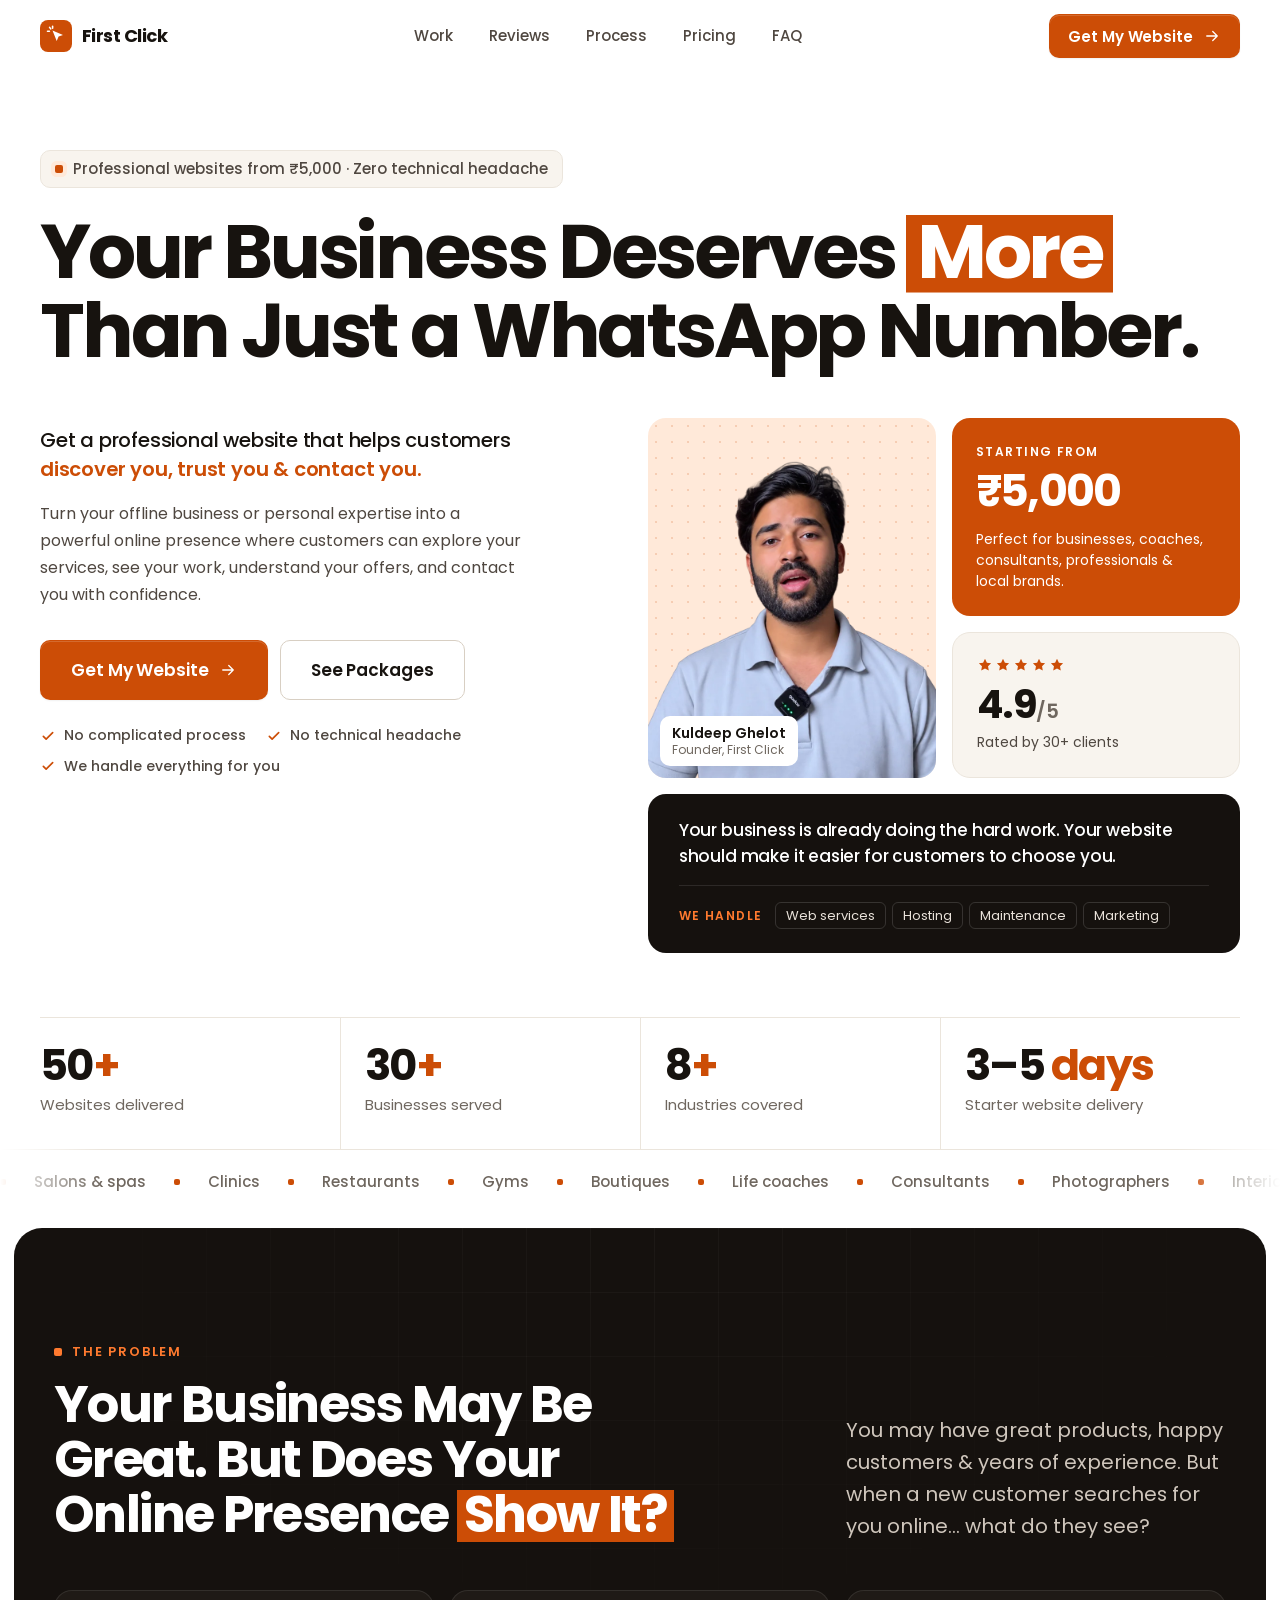
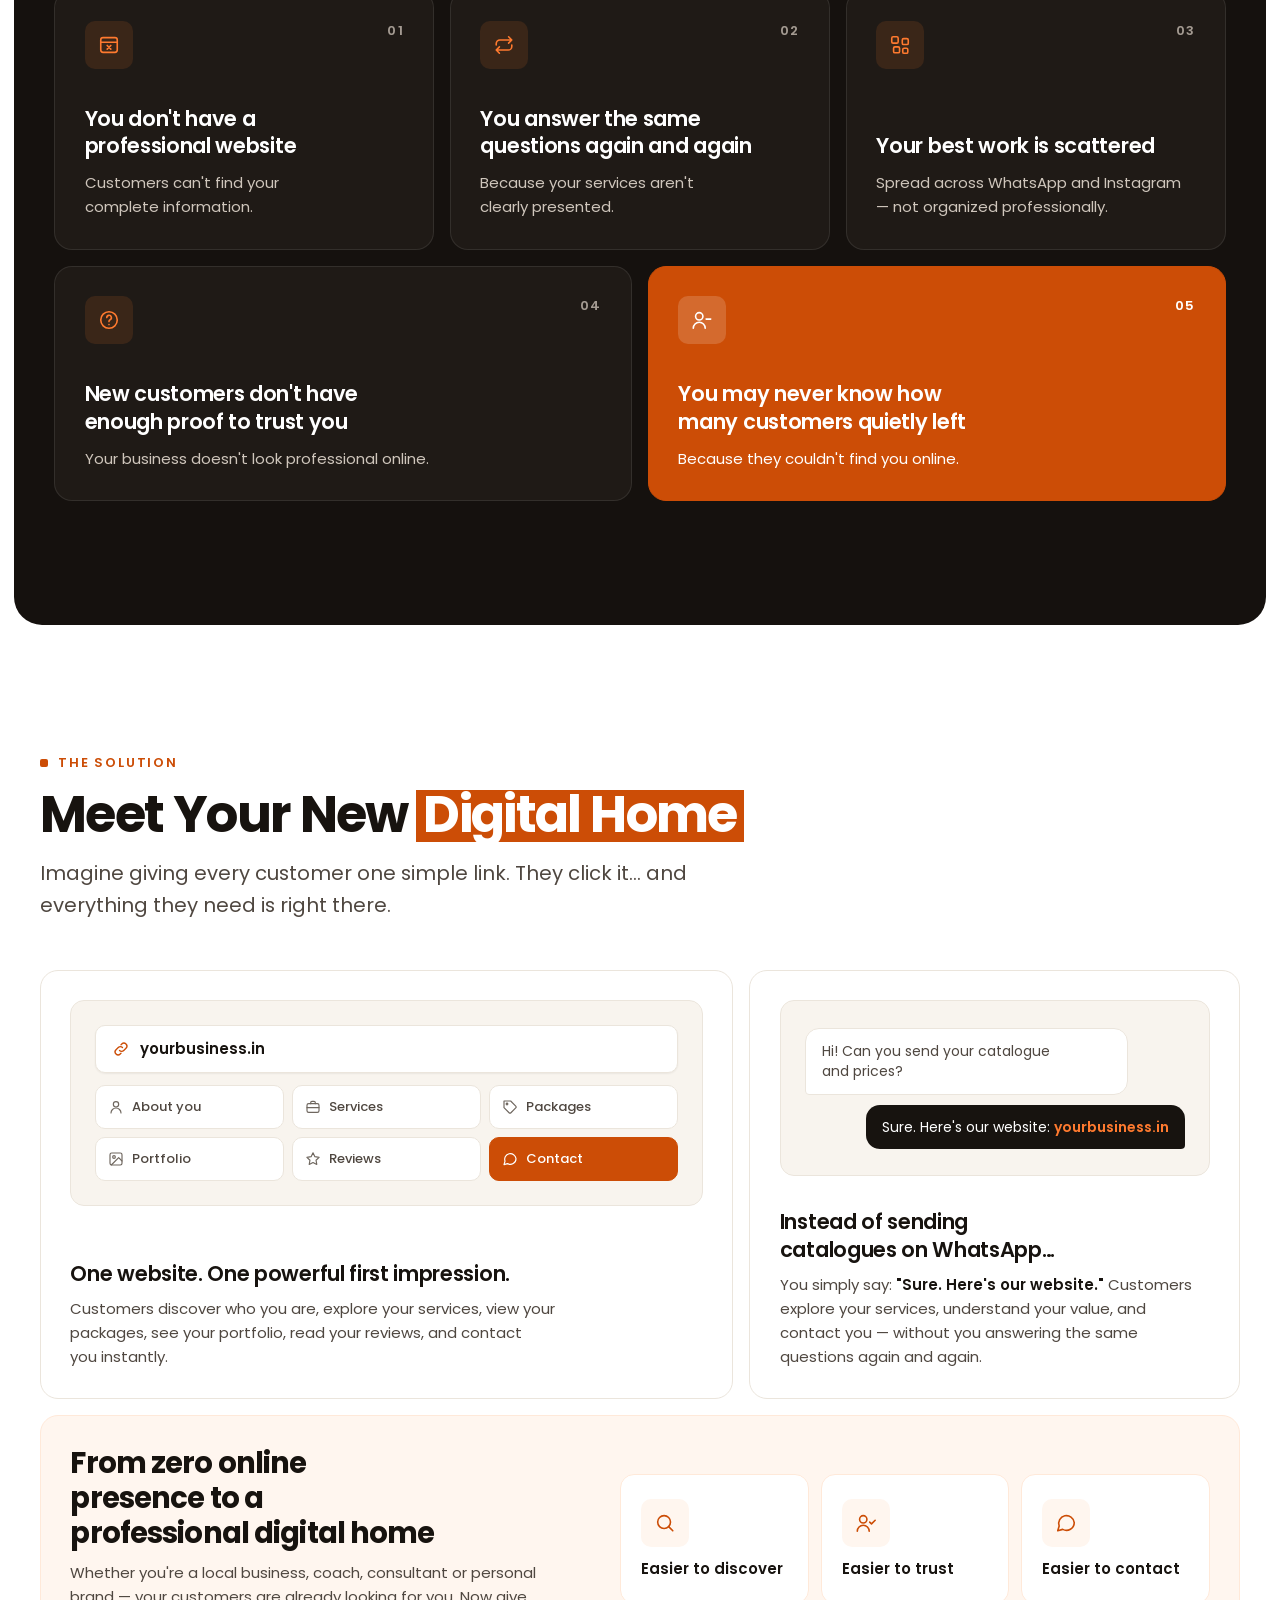
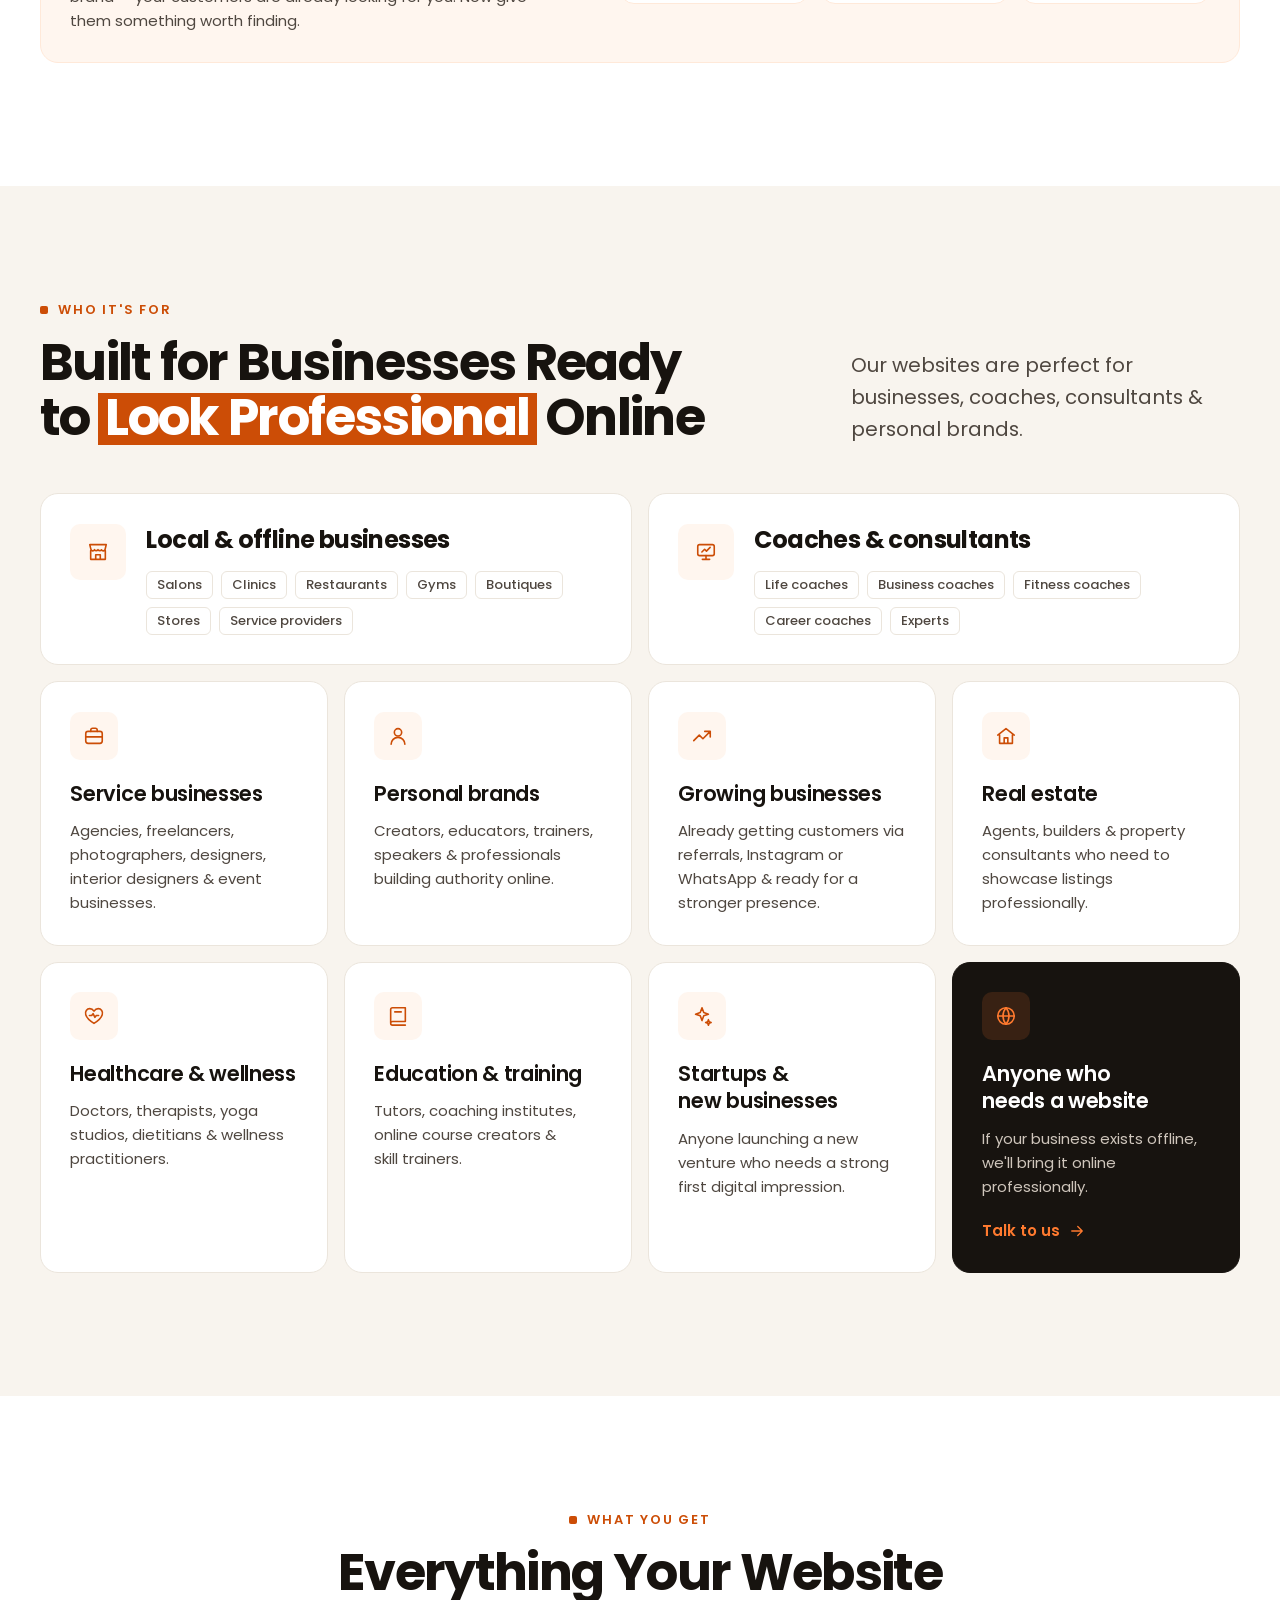
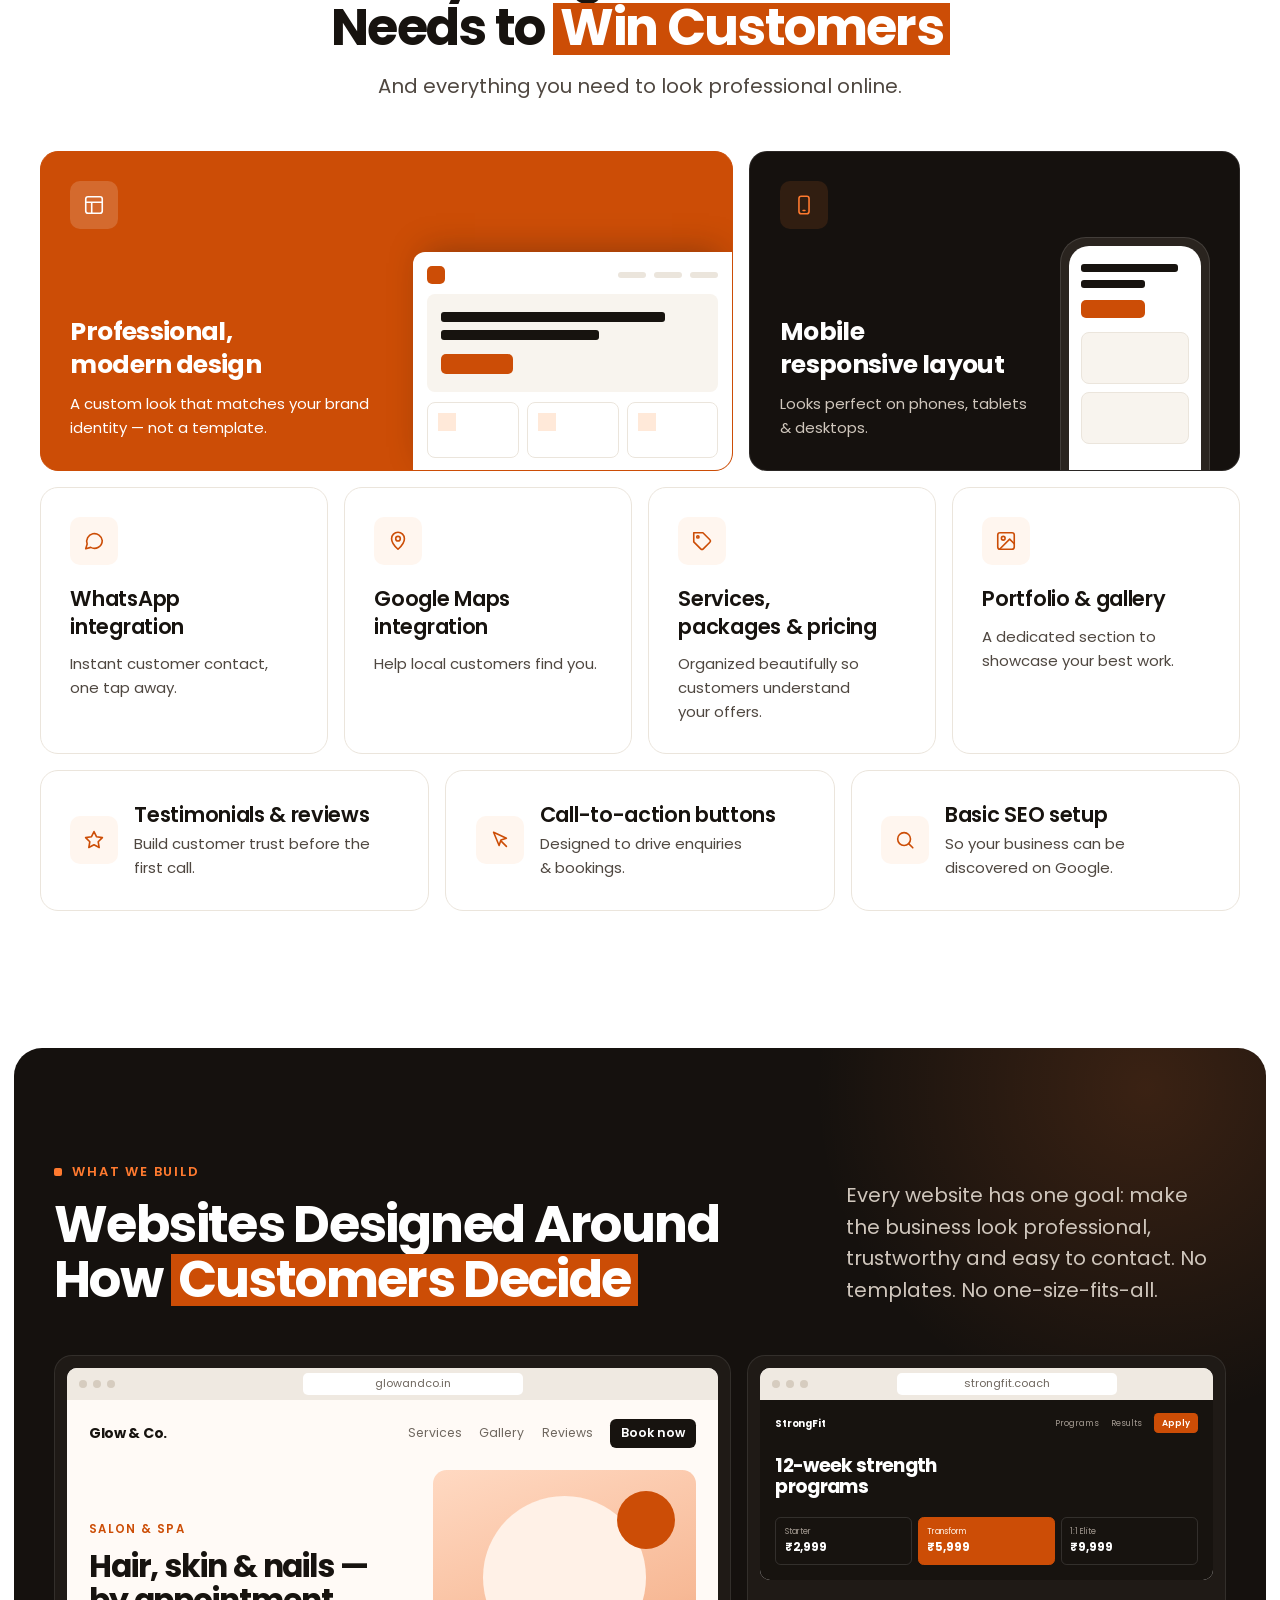
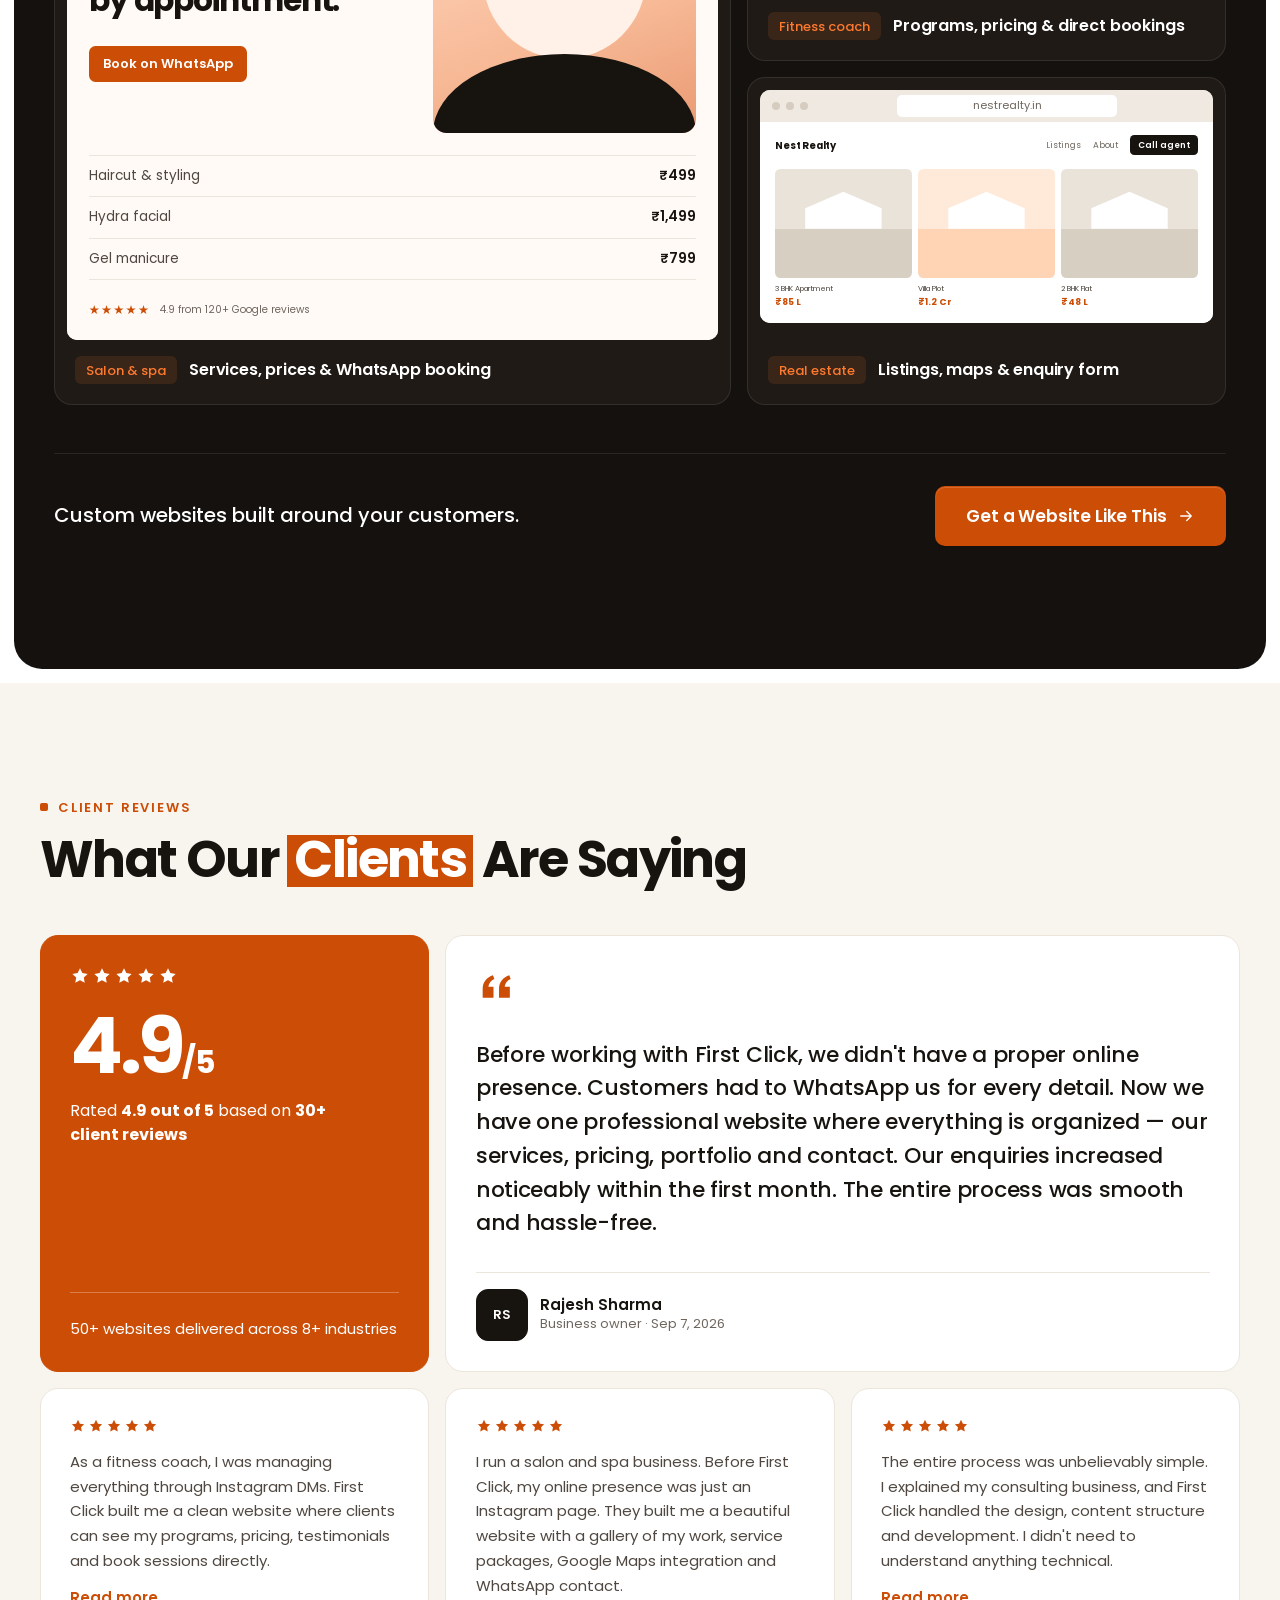
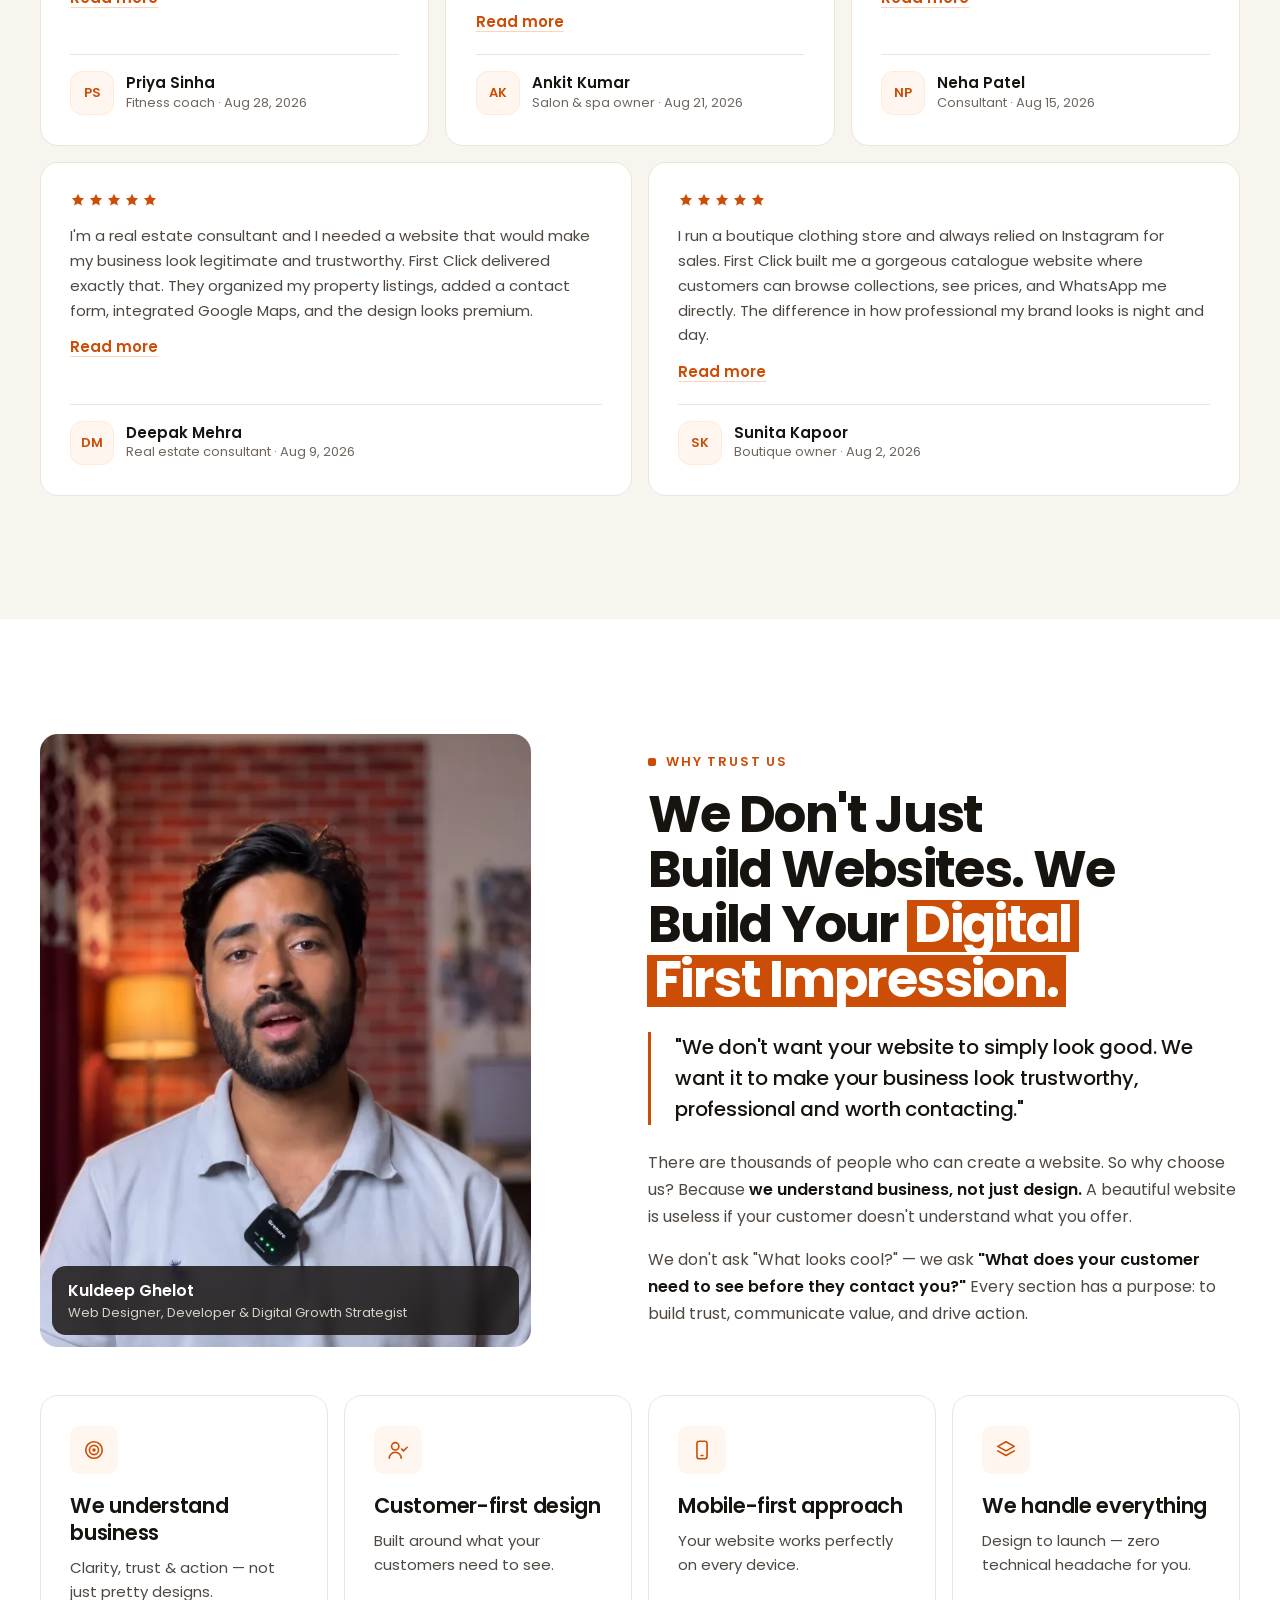
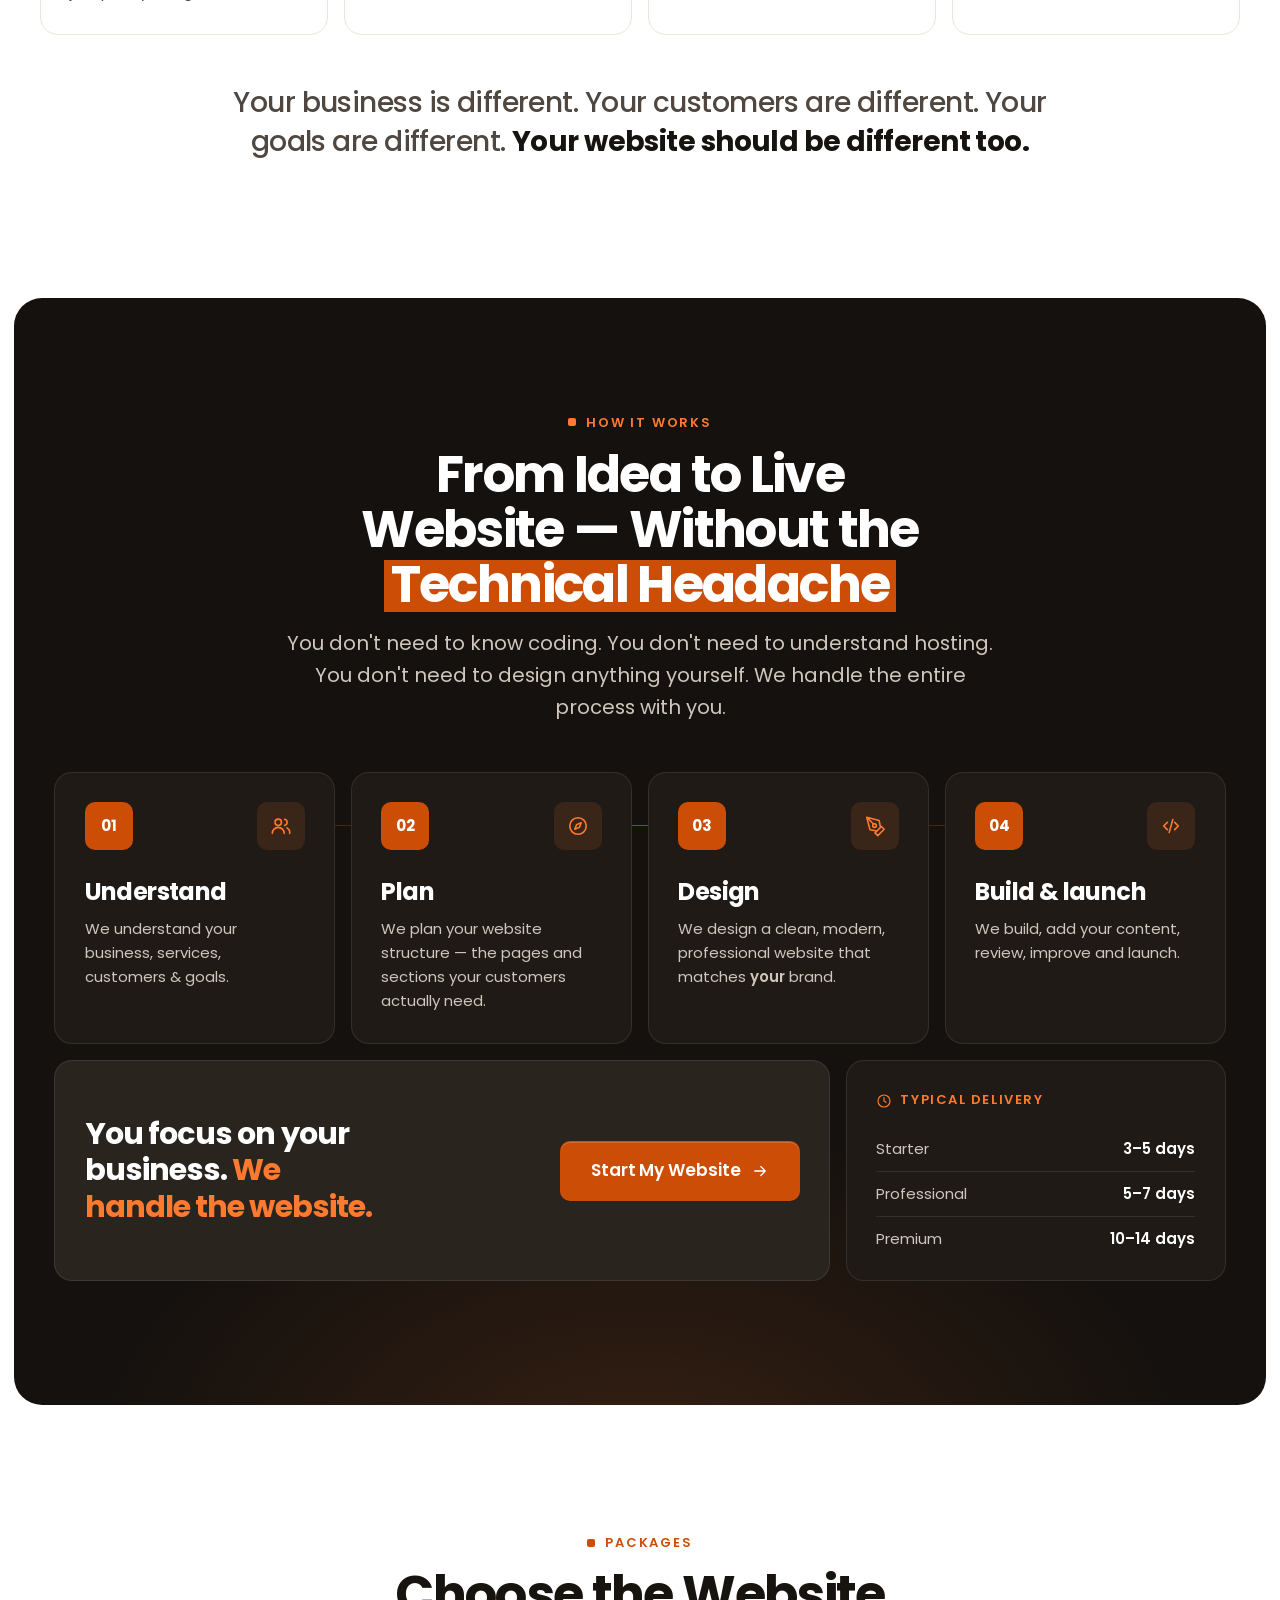
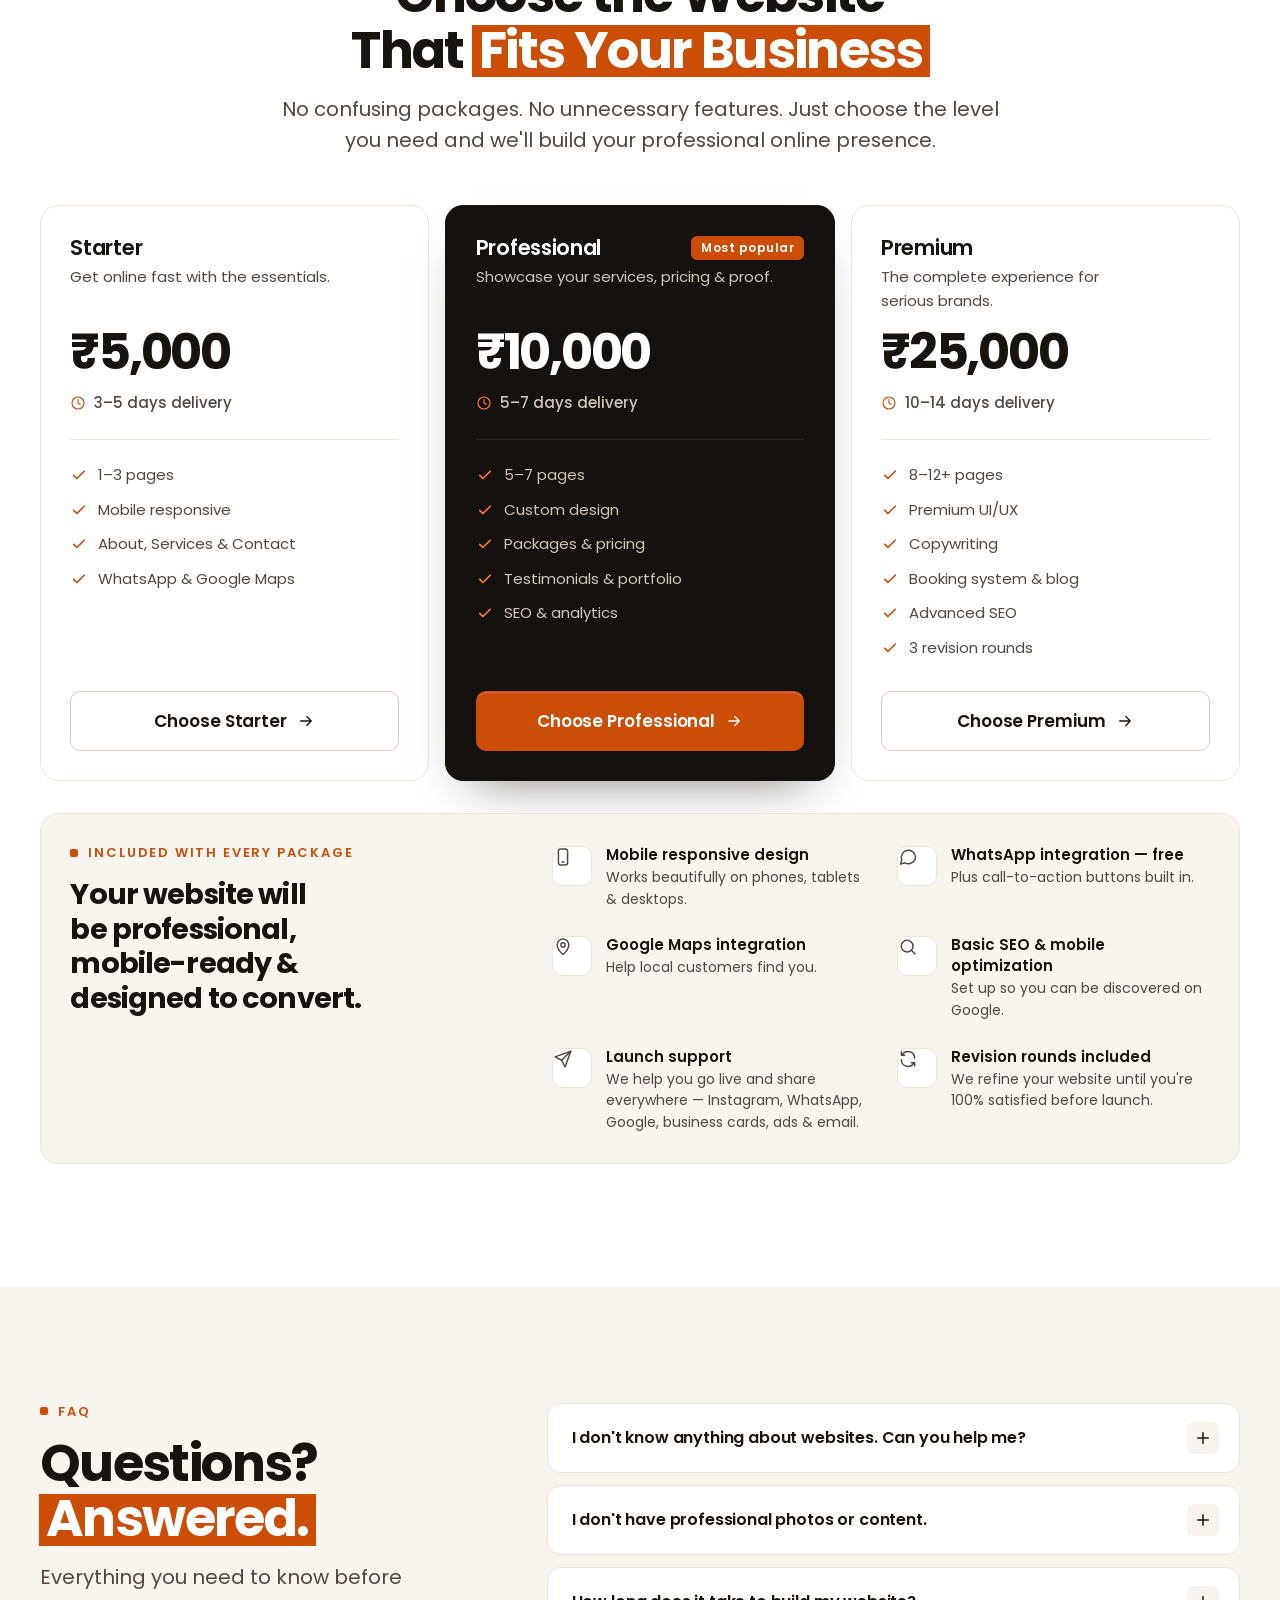
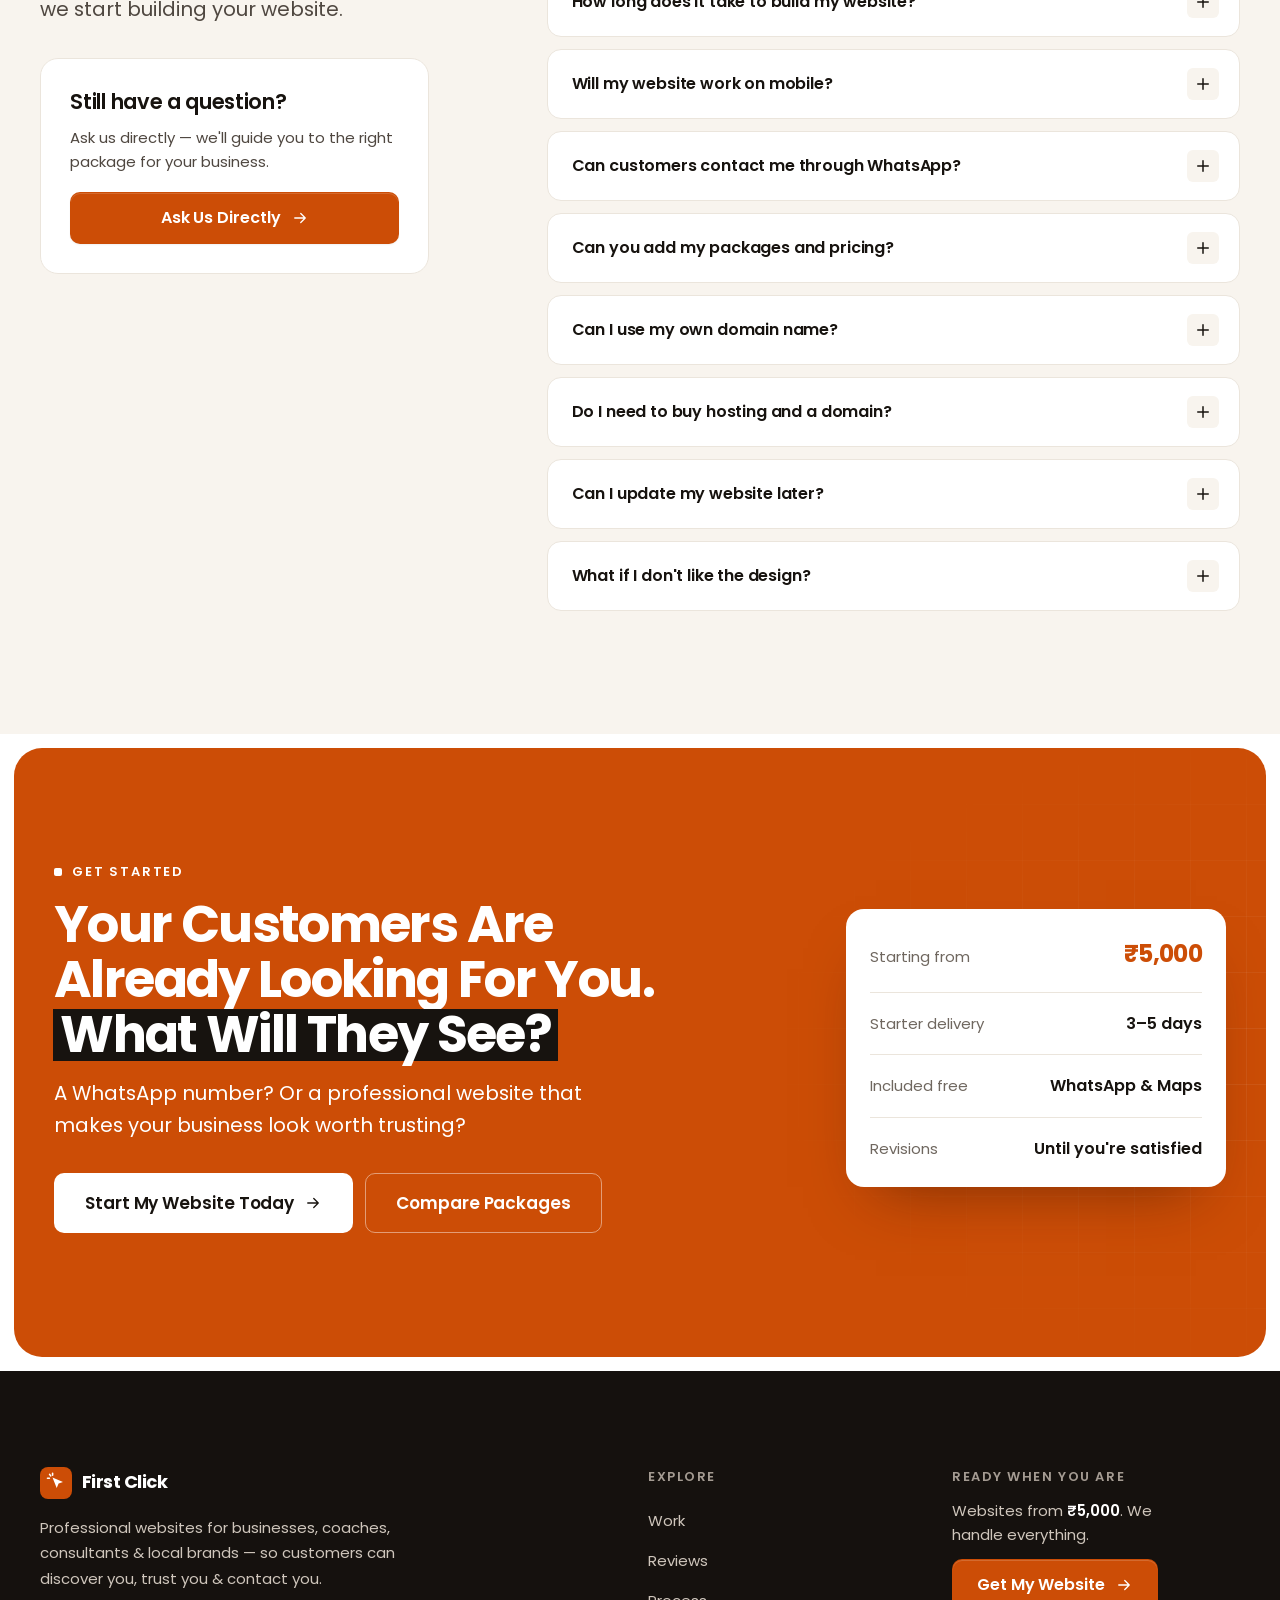
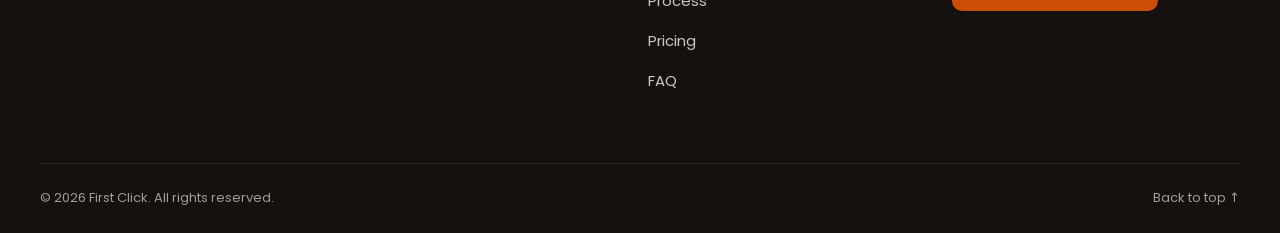
==== index.html @ c99f9e9e "Publish First Click landing page Responsive white + orange landing page built with plain HTML, CSS a" ====
<!DOCTYPE html>
<html lang="en">
<head>
  <meta charset="utf-8" />
  <meta name="viewport" content="width=device-width, initial-scale=1" />
  <title>Professional Websites for Businesses &amp; Coaches | First Click</title>
  <meta name="description" content="Get a professional website that helps customers discover you, trust you &amp; contact you. Starting from ₹5,000. No technical headache. We handle everything." />
  <meta name="theme-color" content="#ffffff" />

  <meta property="og:title" content="Professional Websites for Businesses &amp; Coaches | First Click" />
  <meta property="og:description" content="Get a professional website that helps customers discover you, trust you &amp; contact you. Starting from ₹5,000. No technical headache. We handle everything." />
  <meta property="og:type" content="website" />
  <link rel="icon" href="images/favicon.svg" type="image/svg+xml" />

  <script>document.documentElement.classList.add('js');</script>

  <link rel="preconnect" href="https://fonts.googleapis.com" />
  <link rel="preconnect" href="https://fonts.gstatic.com" crossorigin />
  <link href="https://fonts.googleapis.com/css2?family=Poppins:wght@400;500;600;700&display=swap" rel="stylesheet" />
  <link rel="preload" as="image" href="images/kuldeep-hero.webp" type="image/webp" />

  <!-- Design system -->
  <link rel="stylesheet" href="css/variables.css?v=20260916" />
  <link rel="stylesheet" href="css/base.css?v=20260916" />

  <!-- Sections, in page order -->
  <link rel="stylesheet" href="css/nav.css?v=20260916" />
  <link rel="stylesheet" href="css/hero.css?v=20260916" />
  <link rel="stylesheet" href="css/problem.css?v=20260916" />
  <link rel="stylesheet" href="css/solution.css?v=20260916" />
  <link rel="stylesheet" href="css/audience.css?v=20260916" />
  <link rel="stylesheet" href="css/features.css?v=20260916" />
  <link rel="stylesheet" href="css/work.css?v=20260916" />
  <link rel="stylesheet" href="css/testimonials.css?v=20260916" />
  <link rel="stylesheet" href="css/about.css?v=20260916" />
  <link rel="stylesheet" href="css/process.css?v=20260916" />
  <link rel="stylesheet" href="css/pricing.css?v=20260916" />
  <link rel="stylesheet" href="css/faq.css?v=20260916" />
  <link rel="stylesheet" href="css/cta-footer.css?v=20260916" />
  <link rel="stylesheet" href="css/sticky-bar.css?v=20260916" />
</head>
<body>

  <!-- Icon sprite (1.75 stroke, 24px grid) -->
  <svg width="0" height="0" class="visually-hidden" aria-hidden="true" focusable="false">
    <symbol id="i-arrow" viewBox="0 0 24 24"><path d="M5 12h14M13 6l6 6-6 6"/></symbol>
    <symbol id="i-check" viewBox="0 0 24 24"><path d="M5 12.5l4.2 4.2L19 7"/></symbol>
    <symbol id="i-star" viewBox="0 0 24 24"><path d="M12 2.8l2.83 5.73 6.32.92-4.58 4.46 1.08 6.3L12 17.24l-5.65 2.97 1.08-6.3-4.58-4.46 6.32-.92z"/></symbol>
    <symbol id="i-plus" viewBox="0 0 24 24"><path d="M12 5v14M5 12h14"/></symbol>
    <symbol id="i-browser-x" viewBox="0 0 24 24"><rect x="3" y="4" width="18" height="16" rx="2.5"/><path d="M3 9h18M10 12.5l4 4M14 12.5l-4 4"/></symbol>
    <symbol id="i-repeat" viewBox="0 0 24 24"><path d="M17 3l3.5 3.5L17 10M3.5 12v-1.5A4 4 0 0 1 7.5 6.5h13M7 21l-3.5-3.5L7 14M20.5 12v1.5a4 4 0 0 1-4 4h-13"/></symbol>
    <symbol id="i-scatter" viewBox="0 0 24 24"><rect x="3" y="3" width="7" height="7" rx="1.5"/><rect x="14.5" y="5" width="6.5" height="6.5" rx="1.5"/><rect x="5" y="14" width="6.5" height="6.5" rx="1.5"/><rect x="15" y="15.5" width="5.5" height="5.5" rx="1.5"/></symbol>
    <symbol id="i-question" viewBox="0 0 24 24"><circle cx="12" cy="12" r="9"/><path d="M9.6 9.4a2.5 2.5 0 1 1 3.6 2.25c-.7.35-1.2.95-1.2 1.75v.35M12 17h.01"/></symbol>
    <symbol id="i-user-minus" viewBox="0 0 24 24"><circle cx="9" cy="8" r="4"/><path d="M2.5 21a6.5 6.5 0 0 1 13 0M16.5 11h5"/></symbol>
    <symbol id="i-link" viewBox="0 0 24 24"><path d="M10 14a4 4 0 0 0 5.66 0l3-3a4 4 0 0 0-5.66-5.66l-1 1M14 10a4 4 0 0 0-5.66 0l-3 3a4 4 0 0 0 5.66 5.66l1-1"/></symbol>
    <symbol id="i-store" viewBox="0 0 24 24"><path d="M4 10.5V20h16v-9.5M3 4h18l-1.3 5.2a2 2 0 0 1-3.8.3 2.4 2.4 0 0 1-3.9 0 2.4 2.4 0 0 1-3.9 0 2 2 0 0 1-3.8-.3zM9.5 20v-5h5v5"/></symbol>
    <symbol id="i-presentation" viewBox="0 0 24 24"><rect x="3" y="4" width="18" height="12" rx="2"/><path d="M12 16v4M8 20h8M7.5 12l3-3 2 2 4-4"/></symbol>
    <symbol id="i-briefcase" viewBox="0 0 24 24"><rect x="3" y="7" width="18" height="13" rx="2.5"/><path d="M8.5 7V5.5a2 2 0 0 1 2-2h3a2 2 0 0 1 2 2V7M3 13h18"/></symbol>
    <symbol id="i-user" viewBox="0 0 24 24"><circle cx="12" cy="8" r="4"/><path d="M4.5 21a7.5 7.5 0 0 1 15 0"/></symbol>
    <symbol id="i-trend" viewBox="0 0 24 24"><path d="M3 17l6-6 4 4 8-8M15 7h6v6"/></symbol>
    <symbol id="i-home" viewBox="0 0 24 24"><path d="M3 11l9-7 9 7M5 9.5V20h14V9.5M10 20v-6h4v6"/></symbol>
    <symbol id="i-heart" viewBox="0 0 24 24"><path d="M12 20s-7.5-4.6-9-9.4C1.8 6.9 4.3 4 7.4 4c2 0 3.5 1.1 4.6 2.7C13.1 5.1 14.6 4 16.6 4c3.1 0 5.6 2.9 4.4 6.6-1.5 4.8-9 9.4-9 9.4z"/><path d="M7 11.5h2.5l1.5-2 2 4 1.5-2H17"/></symbol>
    <symbol id="i-book" viewBox="0 0 24 24"><path d="M4 19.5V5a2 2 0 0 1 2-2h14v15H6a2 2 0 0 0-2 2 2 2 0 0 0 2 2h14M8.5 7.5h7"/></symbol>
    <symbol id="i-spark" viewBox="0 0 24 24"><path d="M12 3l1.9 5.2L19 10l-5.1 1.8L12 17l-1.9-5.2L5 10l5.1-1.8zM19 16l.8 2.2L22 19l-2.2.8L19 22l-.8-2.2L16 19l2.2-.8z"/></symbol>
    <symbol id="i-globe" viewBox="0 0 24 24"><circle cx="12" cy="12" r="9"/><path d="M3 12h18M12 3a14 14 0 0 1 0 18M12 3a14 14 0 0 0 0 18"/></symbol>
    <symbol id="i-layout" viewBox="0 0 24 24"><rect x="3" y="3" width="18" height="18" rx="2.5"/><path d="M3 9h18M9.5 21V9"/></symbol>
    <symbol id="i-phone" viewBox="0 0 24 24"><rect x="6.5" y="2.5" width="11" height="19" rx="2.5"/><path d="M11 18h2"/></symbol>
    <symbol id="i-message" viewBox="0 0 24 24"><path d="M21 11.5a8.5 8.5 0 0 1-12.6 7.45L3 20.5l1.55-5.2A8.5 8.5 0 1 1 21 11.5z"/></symbol>
    <symbol id="i-pin" viewBox="0 0 24 24"><path d="M12 21s-7-6.2-7-11.5a7 7 0 0 1 14 0C19 14.8 12 21 12 21z"/><circle cx="12" cy="9.5" r="2.5"/></symbol>
    <symbol id="i-tag" viewBox="0 0 24 24"><path d="M20.6 13.4l-7.2 7.2a2 2 0 0 1-2.8 0L3 13V3h10l7.6 7.6a2 2 0 0 1 0 2.8z"/><circle cx="7.5" cy="7.5" r="1.25"/></symbol>
    <symbol id="i-image" viewBox="0 0 24 24"><rect x="3" y="3" width="18" height="18" rx="2.5"/><circle cx="9" cy="9" r="2"/><path d="M21 15l-5-5L5 21"/></symbol>
    <symbol id="i-quote" viewBox="0 0 24 24"><path fill="currentColor" stroke="none" d="M10.2 5.5C6.6 6.6 4 9.5 4 13.6V19h6.5v-6.5H7.4c.3-2.3 1.7-3.9 3.6-4.7zm9.8 0c-3.6 1.1-6.2 4-6.2 8.1V19h6.5v-6.5h-3.1c.3-2.3 1.7-3.9 3.6-4.7z"/></symbol>
    <symbol id="i-cursor" viewBox="0 0 24 24"><path d="M5 3.5l14 6.5-6 2-2 6zM13.5 13.5l5.5 5.5"/></symbol>
    <symbol id="i-search" viewBox="0 0 24 24"><circle cx="11" cy="11" r="7"/><path d="M20.5 20.5L16 16"/></symbol>
    <symbol id="i-target" viewBox="0 0 24 24"><circle cx="12" cy="12" r="9"/><circle cx="12" cy="12" r="5"/><circle cx="12" cy="12" r="1"/></symbol>
    <symbol id="i-user-check" viewBox="0 0 24 24"><circle cx="9" cy="8" r="4"/><path d="M2.5 21a6.5 6.5 0 0 1 13 0M16 11l2 2 4-4"/></symbol>
    <symbol id="i-layers" viewBox="0 0 24 24"><path d="M12 3l9 5-9 5-9-5zM3 13l9 5 9-5"/></symbol>
    <symbol id="i-users" viewBox="0 0 24 24"><circle cx="9" cy="8" r="3.5"/><path d="M2.5 20a6.5 6.5 0 0 1 13 0M16 4.6a3.5 3.5 0 0 1 0 6.8M18.5 14a6 6 0 0 1 3 6"/></symbol>
    <symbol id="i-compass" viewBox="0 0 24 24"><circle cx="12" cy="12" r="9"/><path d="M15.5 8.5l-2 5-5 2 2-5z"/></symbol>
    <symbol id="i-pen" viewBox="0 0 24 24"><path d="M12 19.5l7-7 3 3-7 7zM18 13.5l-1.5-7.5L3 2.5l3.5 13.5 7.5 1.5zM3 2.5l7.6 7.6"/><circle cx="11.5" cy="11.5" r="2"/></symbol>
    <symbol id="i-code" viewBox="0 0 24 24"><path d="M8 8l-4 4 4 4M16 8l4 4-4 4M14 5l-4 14"/></symbol>
    <symbol id="i-clock" viewBox="0 0 24 24"><circle cx="12" cy="12" r="9"/><path d="M12 7v5l3 2"/></symbol>
    <symbol id="i-refresh" viewBox="0 0 24 24"><path d="M20 11a8 8 0 0 0-14.9-4M4 3.5V7.5h4M4 13a8 8 0 0 0 14.9 4M20 20.5v-4h-4"/></symbol>
    <symbol id="i-send" viewBox="0 0 24 24"><path d="M21.5 2.5L10.5 13.5M21.5 2.5l-7 19-4-8-8-4z"/></symbol>
  </svg>

  <a class="skip-link" href="#main">Skip to content</a>

  <!-- ========================================================================
       NAVIGATION — css/nav.css
       ======================================================================== -->
  <header class="site-header" id="siteHeader">
    <nav class="nav container" aria-label="Primary">
      <a class="brand" href="#top" aria-label="First Click — back to top">
        <svg class="brand-mark" viewBox="0 0 32 32" aria-hidden="true">
          <rect width="32" height="32" rx="8" fill="#cc4d06"/>
          <path d="M12.5 10.5l10.5 4.6-4.4 1.5-1.9 4.4z" fill="#fff"/>
          <path d="M9.6 7.4l1.1 1.5M7.5 11.2h1.9M12.6 6.3v1.9" stroke="#fff" stroke-width="1.6" stroke-linecap="round"/>
        </svg>
        <span class="brand-name">First Click</span>
      </a>

      <div class="nav-links-wrap">
        <ul class="nav-links">
          <li><a href="#work">Work</a></li>
          <li><a href="#reviews">Reviews</a></li>
          <li><a href="#process">Process</a></li>
          <li><a href="#pricing">Pricing</a></li>
          <li><a href="#faq">FAQ</a></li>
        </ul>
        <span class="nav-indicator" aria-hidden="true"></span>
      </div>

      <div class="nav-actions">
        <a class="btn btn-primary btn-sm nav-cta" href="#contact" data-cta>
          Get My Website
          <svg class="icon" aria-hidden="true"><use href="#i-arrow"/></svg>
        </a>
        <button class="nav-toggle" type="button" aria-expanded="false" aria-controls="mobileMenu">
          <span class="visually-hidden">Menu</span>
          <span class="nav-toggle-bar" aria-hidden="true"></span>
          <span class="nav-toggle-bar" aria-hidden="true"></span>
        </button>
      </div>
    </nav>

    <div class="mobile-menu" id="mobileMenu">
      <ul class="mobile-menu-links container">
        <li><a href="#work">Work</a></li>
        <li><a href="#reviews">Reviews</a></li>
        <li><a href="#process">Process</a></li>
        <li><a href="#pricing">Pricing</a></li>
        <li><a href="#faq">FAQ</a></li>
        <li class="mobile-menu-cta">
          <a class="btn btn-primary btn-lg btn-block" href="#contact" data-cta>
            Get My Website
            <svg class="icon" aria-hidden="true"><use href="#i-arrow"/></svg>
          </a>
        </li>
      </ul>
    </div>
  </header>

  <main id="main">

    <!-- ======================================================================
         HERO — css/hero.css
         ====================================================================== -->
    <section class="hero" id="top" aria-labelledby="heroTitle">
      <div class="container">
        <p class="hero-badge">
          <span class="hero-badge-dot" aria-hidden="true"></span>
          Professional websites from ₹5,000 · Zero technical headache
        </p>

        <h1 class="hero-title" id="heroTitle">
          Your Business Deserves <span class="hl">More</span> Than Just a WhatsApp Number.
        </h1>

        <div class="hero-body">
          <div class="hero-copy">
            <p class="hero-lead">
              Get a professional website that helps customers <strong>discover you, trust you &amp; contact you.</strong>
            </p>
            <p class="hero-text">
              Turn your offline business or personal expertise into a powerful online presence where customers can explore your services, see your work, understand your offers, and contact you with confidence.
            </p>

            <div class="hero-actions">
              <a class="btn btn-primary btn-lg" href="#contact" data-cta>
                Get My Website
                <svg class="icon" aria-hidden="true"><use href="#i-arrow"/></svg>
              </a>
              <a class="btn btn-secondary btn-lg" href="#pricing">See Packages</a>
            </div>

            <ul class="hero-checks">
              <li><svg class="icon" aria-hidden="true"><use href="#i-check"/></svg>No complicated process</li>
              <li><svg class="icon" aria-hidden="true"><use href="#i-check"/></svg>No technical headache</li>
              <li><svg class="icon" aria-hidden="true"><use href="#i-check"/></svg>We handle everything for you</li>
            </ul>
          </div>

          <div class="hero-bento">
            <figure class="hb hb-photo">
              <img src="images/kuldeep-hero.webp" alt="Kuldeep Ghelot, founder of First Click" width="960" height="796" fetchpriority="high" />
              <figcaption class="hb-photo-tag">
                <strong>Kuldeep Ghelot</strong>
                <span>Founder, First Click</span>
              </figcaption>
            </figure>

            <div class="hb hb-price">
              <span class="hb-label">Starting from</span>
              <strong class="hb-price-value">₹5,000</strong>
              <p>Perfect for businesses, coaches, consultants, professionals &amp; local brands.</p>
            </div>

            <div class="hb hb-rating">
              <div class="stars" aria-hidden="true">
                <svg><use href="#i-star"/></svg><svg><use href="#i-star"/></svg><svg><use href="#i-star"/></svg><svg><use href="#i-star"/></svg><svg><use href="#i-star"/></svg>
              </div>
              <strong class="hb-rating-value">4.9<span>/5</span></strong>
              <p>Rated by 30+ clients</p>
            </div>

            <figure class="hb hb-quote">
              <blockquote>
                Your business is already doing the hard work. Your website should make it easier for customers to choose you.
              </blockquote>
              <figcaption>
                <span class="hb-quote-label">We handle</span>
                <ul class="hb-services">
                  <li>Web services</li>
                  <li>Hosting</li>
                  <li>Maintenance</li>
                  <li>Marketing</li>
                </ul>
              </figcaption>
            </figure>
          </div>
        </div>

        <dl class="hero-stats">
          <div class="hero-stat">
            <dt>Websites delivered</dt>
            <dd><span data-count="50">50</span><em>+</em></dd>
          </div>
          <div class="hero-stat">
            <dt>Businesses served</dt>
            <dd><span data-count="30">30</span><em>+</em></dd>
          </div>
          <div class="hero-stat">
            <dt>Industries covered</dt>
            <dd><span data-count="8">8</span><em>+</em></dd>
          </div>
          <div class="hero-stat">
            <dt>Starter website delivery</dt>
            <dd>3–5<em> days</em></dd>
          </div>
        </dl>
      </div>

      <div class="ticker" aria-label="Industries we build websites for">
        <div class="ticker-track">
          <ul class="ticker-list">
            <li>Salons &amp; spas</li><li>Clinics</li><li>Restaurants</li><li>Gyms</li><li>Boutiques</li><li>Life coaches</li><li>Consultants</li><li>Photographers</li><li>Interior designers</li><li>Real estate</li><li>Yoga studios</li><li>Tutors</li><li>Startups</li>
          </ul>
          <ul class="ticker-list" aria-hidden="true">
            <li>Salons &amp; spas</li><li>Clinics</li><li>Restaurants</li><li>Gyms</li><li>Boutiques</li><li>Life coaches</li><li>Consultants</li><li>Photographers</li><li>Interior designers</li><li>Real estate</li><li>Yoga studios</li><li>Tutors</li><li>Startups</li>
          </ul>
        </div>
      </div>
    </section>


    <!-- ======================================================================
         PROBLEM (dark module) — css/problem.css
         ====================================================================== -->
    <section class="section-boxed" id="problem" aria-labelledby="problemTitle">
      <div class="panel theme-dark problem">
        <div class="container">
          <div class="section-head section-head--split" data-reveal>
            <div>
              <p class="eyebrow">The problem</p>
              <h2 class="h2" id="problemTitle">Your Business May Be Great. But Does Your Online Presence <span class="hl">Show It?</span></h2>
            </div>
            <p class="section-sub">You may have great products, happy customers &amp; years of experience. But when a new customer searches for you online… what do they see?</p>
          </div>

          <div class="bento problem-grid" data-stagger>
            <article class="card card-hover problem-card" data-reveal>
              <div class="problem-card-top">
                <span class="icon-tile"><svg class="icon" aria-hidden="true"><use href="#i-browser-x"/></svg></span>
                <span class="problem-num">01</span>
              </div>
              <h3 class="card-title">You don't have a professional website</h3>
              <p class="card-text">Customers can't find your complete information.</p>
            </article>

            <article class="card card-hover problem-card" data-reveal>
              <div class="problem-card-top">
                <span class="icon-tile"><svg class="icon" aria-hidden="true"><use href="#i-repeat"/></svg></span>
                <span class="problem-num">02</span>
              </div>
              <h3 class="card-title">You answer the same questions again and again</h3>
              <p class="card-text">Because your services aren't clearly presented.</p>
            </article>

            <article class="card card-hover problem-card" data-reveal>
              <div class="problem-card-top">
                <span class="icon-tile"><svg class="icon" aria-hidden="true"><use href="#i-scatter"/></svg></span>
                <span class="problem-num">03</span>
              </div>
              <h3 class="card-title">Your best work is scattered</h3>
              <p class="card-text">Spread across WhatsApp and Instagram — not organized professionally.</p>
            </article>

            <article class="card card-hover problem-card problem-card--wide" data-reveal>
              <div class="problem-card-top">
                <span class="icon-tile"><svg class="icon" aria-hidden="true"><use href="#i-question"/></svg></span>
                <span class="problem-num">04</span>
              </div>
              <h3 class="card-title">New customers don't have enough proof to trust you</h3>
              <p class="card-text">Your business doesn't look professional online.</p>
            </article>

            <article class="card problem-card problem-card--wide problem-card--accent" data-reveal>
              <div class="problem-card-top">
                <span class="icon-tile"><svg class="icon" aria-hidden="true"><use href="#i-user-minus"/></svg></span>
                <span class="problem-num">05</span>
              </div>
              <h3 class="card-title">You may never know how many customers quietly left</h3>
              <p class="card-text">Because they couldn't find you online.</p>
            </article>
          </div>
        </div>
      </div>
    </section>


    <!-- ======================================================================
         SOLUTION — css/solution.css
         ====================================================================== -->
    <section class="section solution" id="solution" aria-labelledby="solutionTitle">
      <div class="container">
        <div class="section-head" data-reveal>
          <p class="eyebrow">The solution</p>
          <h2 class="h2" id="solutionTitle">Meet Your New <span class="hl">Digital Home</span></h2>
          <p class="section-sub">Imagine giving every customer one simple link. They click it… and everything they need is right there.</p>
        </div>

        <div class="bento solution-grid" data-stagger>
          <article class="card card-hover solution-card solution-card--link" data-reveal>
            <div class="solution-visual link-visual" aria-hidden="true">
              <div class="link-bar">
                <svg class="icon"><use href="#i-link"/></svg>
                <span>yourbusiness.in</span>
              </div>
              <ul class="link-sections">
                <li><svg class="icon"><use href="#i-user"/></svg>About you</li>
                <li><svg class="icon"><use href="#i-briefcase"/></svg>Services</li>
                <li><svg class="icon"><use href="#i-tag"/></svg>Packages</li>
                <li><svg class="icon"><use href="#i-image"/></svg>Portfolio</li>
                <li><svg class="icon"><use href="#i-star"/></svg>Reviews</li>
                <li class="is-contact"><svg class="icon"><use href="#i-message"/></svg>Contact</li>
              </ul>
            </div>
            <div class="solution-copy">
              <h3 class="card-title">One website. One powerful first impression.</h3>
              <p class="card-text">Customers discover who you are, explore your services, view your packages, see your portfolio, read your reviews, and contact you instantly.</p>
            </div>
          </article>

          <article class="card card-hover solution-card solution-card--chat" data-reveal>
            <div class="solution-visual chat-visual" aria-hidden="true">
              <p class="chat-bubble chat-bubble--in">Hi! Can you send your catalogue and prices?</p>
              <p class="chat-bubble chat-bubble--out">Sure. Here's our website: <b>yourbusiness.in</b></p>
            </div>
            <div class="solution-copy">
              <h3 class="card-title">Instead of sending catalogues on WhatsApp…</h3>
              <p class="card-text">You simply say: <em>"Sure. Here's our website."</em> Customers explore your services, understand your value, and contact you — without you answering the same questions again and again.</p>
            </div>
          </article>

          <article class="card solution-card solution-card--wide" data-reveal>
            <div class="solution-copy">
              <h3 class="solution-wide-title">From zero online presence to a professional digital home</h3>
              <p class="card-text">Whether you're a local business, coach, consultant or personal brand — your customers are already looking for you. Now give them something worth finding.</p>
            </div>
            <ul class="pillars">
              <li class="pillar">
                <span class="icon-tile"><svg class="icon" aria-hidden="true"><use href="#i-search"/></svg></span>
                <strong>Easier to discover</strong>
              </li>
              <li class="pillar">
                <span class="icon-tile"><svg class="icon" aria-hidden="true"><use href="#i-user-check"/></svg></span>
                <strong>Easier to trust</strong>
              </li>
              <li class="pillar">
                <span class="icon-tile"><svg class="icon" aria-hidden="true"><use href="#i-message"/></svg></span>
                <strong>Easier to contact</strong>
              </li>
            </ul>
          </article>
        </div>
      </div>
    </section>


    <!-- ======================================================================
         WHO IT'S FOR — css/audience.css
         ====================================================================== -->
    <section class="section theme-cream audience" id="audience" aria-labelledby="audienceTitle">
      <div class="container">
        <div class="section-head section-head--split" data-reveal>
          <div>
            <p class="eyebrow">Who it's for</p>
            <h2 class="h2" id="audienceTitle">Built for Businesses Ready to <span class="hl">Look Professional</span> Online</h2>
          </div>
          <p class="section-sub">Our websites are perfect for businesses, coaches, consultants &amp; personal brands.</p>
        </div>

        <div class="bento audience-grid" data-stagger>
          <article class="card card-hover audience-card audience-card--feature" data-reveal>
            <span class="icon-tile"><svg class="icon" aria-hidden="true"><use href="#i-store"/></svg></span>
            <div>
              <h3 class="card-title">Local &amp; offline businesses</h3>
              <ul class="audience-tags">
                <li class="tag">Salons</li><li class="tag">Clinics</li><li class="tag">Restaurants</li><li class="tag">Gyms</li><li class="tag">Boutiques</li><li class="tag">Stores</li><li class="tag">Service providers</li>
              </ul>
            </div>
          </article>

          <article class="card card-hover audience-card audience-card--feature" data-reveal>
            <span class="icon-tile"><svg class="icon" aria-hidden="true"><use href="#i-presentation"/></svg></span>
            <div>
              <h3 class="card-title">Coaches &amp; consultants</h3>
              <ul class="audience-tags">
                <li class="tag">Life coaches</li><li class="tag">Business coaches</li><li class="tag">Fitness coaches</li><li class="tag">Career coaches</li><li class="tag">Experts</li>
              </ul>
            </div>
          </article>

          <article class="card card-hover card--compact-sm audience-card" data-reveal>
            <span class="icon-tile"><svg class="icon" aria-hidden="true"><use href="#i-briefcase"/></svg></span>
            <h3 class="card-title">Service businesses</h3>
            <p class="card-text">Agencies, freelancers, photographers, designers, interior designers &amp; event businesses.</p>
          </article>

          <article class="card card-hover card--compact-sm audience-card" data-reveal>
            <span class="icon-tile"><svg class="icon" aria-hidden="true"><use href="#i-user"/></svg></span>
            <h3 class="card-title">Personal brands</h3>
            <p class="card-text">Creators, educators, trainers, speakers &amp; professionals building authority online.</p>
          </article>

          <article class="card card-hover card--compact-sm audience-card" data-reveal>
            <span class="icon-tile"><svg class="icon" aria-hidden="true"><use href="#i-trend"/></svg></span>
            <h3 class="card-title">Growing businesses</h3>
            <p class="card-text">Already getting customers via referrals, Instagram or WhatsApp &amp; ready for a stronger presence.</p>
          </article>

          <article class="card card-hover card--compact-sm audience-card" data-reveal>
            <span class="icon-tile"><svg class="icon" aria-hidden="true"><use href="#i-home"/></svg></span>
            <h3 class="card-title">Real estate</h3>
            <p class="card-text">Agents, builders &amp; property consultants who need to showcase listings professionally.</p>
          </article>

          <article class="card card-hover card--compact-sm audience-card" data-reveal>
            <span class="icon-tile"><svg class="icon" aria-hidden="true"><use href="#i-heart"/></svg></span>
            <h3 class="card-title">Healthcare &amp; wellness</h3>
            <p class="card-text">Doctors, therapists, yoga studios, dietitians &amp; wellness practitioners.</p>
          </article>

          <article class="card card-hover card--compact-sm audience-card" data-reveal>
            <span class="icon-tile"><svg class="icon" aria-hidden="true"><use href="#i-book"/></svg></span>
            <h3 class="card-title">Education &amp; training</h3>
            <p class="card-text">Tutors, coaching institutes, online course creators &amp; skill trainers.</p>
          </article>

          <article class="card card-hover card--compact-sm audience-card" data-reveal>
            <span class="icon-tile"><svg class="icon" aria-hidden="true"><use href="#i-spark"/></svg></span>
            <h3 class="card-title">Startups &amp; new businesses</h3>
            <p class="card-text">Anyone launching a new venture who needs a strong first digital impression.</p>
          </article>

          <a class="card card--compact-sm audience-card audience-card--cta" href="#contact" data-cta data-reveal>
            <span class="icon-tile"><svg class="icon" aria-hidden="true"><use href="#i-globe"/></svg></span>
            <h3 class="card-title">Anyone who needs a website</h3>
            <p class="card-text">If your business exists offline, we'll bring it online professionally.</p>
            <span class="audience-cta-link">Talk to us <svg class="icon" aria-hidden="true"><use href="#i-arrow"/></svg></span>
          </a>
        </div>
      </div>
    </section>


    <!-- ======================================================================
         WHAT YOU GET — css/features.css
         ====================================================================== -->
    <section class="section features" id="features" aria-labelledby="featuresTitle">
      <div class="container">
        <div class="section-head section-head--center" data-reveal>
          <p class="eyebrow">What you get</p>
          <h2 class="h2" id="featuresTitle">Everything Your Website Needs to <span class="hl">Win Customers</span></h2>
          <p class="section-sub">And everything you need to look professional online.</p>
        </div>

        <div class="bento features-grid" data-stagger>
          <article class="card card-hover feature-card feature-card--design" data-reveal>
            <div class="feature-copy">
              <span class="icon-tile"><svg class="icon" aria-hidden="true"><use href="#i-layout"/></svg></span>
              <h3 class="card-title">Professional, modern design</h3>
              <p class="card-text">A custom look that matches your brand identity — not a template.</p>
            </div>
            <div class="design-visual" aria-hidden="true">
              <div class="dv-nav"><span></span><i></i><i></i><i></i></div>
              <div class="dv-hero"><b></b><b></b><em></em></div>
              <div class="dv-cards"><span></span><span></span><span></span></div>
            </div>
          </article>

          <article class="card card-hover feature-card feature-card--mobile theme-dark" data-reveal>
            <div class="feature-copy">
              <span class="icon-tile"><svg class="icon" aria-hidden="true"><use href="#i-phone"/></svg></span>
              <h3 class="card-title">Mobile responsive layout</h3>
              <p class="card-text">Looks perfect on phones, tablets &amp; desktops.</p>
            </div>
            <div class="phone-visual" aria-hidden="true">
              <div class="pv-screen"><b></b><b></b><em></em><span></span><span></span></div>
            </div>
          </article>

          <article class="card card-hover card--compact-sm feature-card" data-reveal>
            <span class="icon-tile"><svg class="icon" aria-hidden="true"><use href="#i-message"/></svg></span>
            <h3 class="card-title">WhatsApp integration</h3>
            <p class="card-text">Instant customer contact, one tap away.</p>
          </article>

          <article class="card card-hover card--compact-sm feature-card" data-reveal>
            <span class="icon-tile"><svg class="icon" aria-hidden="true"><use href="#i-pin"/></svg></span>
            <h3 class="card-title">Google Maps integration</h3>
            <p class="card-text">Help local customers find you.</p>
          </article>

          <article class="card card-hover card--compact-sm feature-card" data-reveal>
            <span class="icon-tile"><svg class="icon" aria-hidden="true"><use href="#i-tag"/></svg></span>
            <h3 class="card-title">Services, packages &amp; pricing</h3>
            <p class="card-text">Organized beautifully so customers understand your offers.</p>
          </article>

          <article class="card card-hover card--compact-sm feature-card" data-reveal>
            <span class="icon-tile"><svg class="icon" aria-hidden="true"><use href="#i-image"/></svg></span>
            <h3 class="card-title">Portfolio &amp; gallery</h3>
            <p class="card-text">A dedicated section to showcase your best work.</p>
          </article>

          <article class="card card-hover card--compact-sm feature-card feature-card--row" data-reveal>
            <span class="icon-tile"><svg class="icon" aria-hidden="true"><use href="#i-star"/></svg></span>
            <div>
              <h3 class="card-title">Testimonials &amp; reviews</h3>
              <p class="card-text">Build customer trust before the first call.</p>
            </div>
          </article>

          <article class="card card-hover card--compact-sm feature-card feature-card--row" data-reveal>
            <span class="icon-tile"><svg class="icon" aria-hidden="true"><use href="#i-cursor"/></svg></span>
            <div>
              <h3 class="card-title">Call-to-action buttons</h3>
              <p class="card-text">Designed to drive enquiries &amp; bookings.</p>
            </div>
          </article>

          <article class="card card-hover card--compact-sm feature-card feature-card--row" data-reveal>
            <span class="icon-tile"><svg class="icon" aria-hidden="true"><use href="#i-search"/></svg></span>
            <div>
              <h3 class="card-title">Basic SEO setup</h3>
              <p class="card-text">So your business can be discovered on Google.</p>
            </div>
          </article>
        </div>
      </div>
    </section>


    <!-- ======================================================================
         WHAT WE BUILD (dark module) — css/work.css
         Illustrative layouts built in HTML/CSS. Swap in real client
         screenshots when available.
         ====================================================================== -->
    <section class="section-boxed" id="work" aria-labelledby="workTitle">
      <div class="panel theme-dark work">
        <div class="container">
          <div class="section-head section-head--split" data-reveal>
            <div>
              <p class="eyebrow">What we build</p>
              <h2 class="h2" id="workTitle">Websites Designed Around How <span class="hl">Customers Decide</span></h2>
            </div>
            <p class="section-sub">Every website has one goal: make the business look professional, trustworthy and easy to contact. No templates. No one-size-fits-all.</p>
          </div>

          <div class="bento work-grid" data-stagger>
            <!-- Salon & spa -->
            <article class="work-card work-card--lg" data-reveal>
              <div class="mock" role="img" aria-label="Example salon and spa website showing services, prices and a WhatsApp booking button">
                <div class="mock-bar" aria-hidden="true"><i></i><i></i><i></i><span>glowandco.in</span></div>
                <div class="mock-page mock-salon" aria-hidden="true">
                  <div class="m-nav"><b>Glow &amp; Co.</b><span>Services</span><span>Gallery</span><span>Reviews</span><em>Book now</em></div>
                  <div class="m-salon-hero">
                    <div>
                      <small>Salon &amp; Spa</small>
                      <strong>Hair, skin &amp; nails — by appointment.</strong>
                      <span class="m-btn">Book on WhatsApp</span>
                    </div>
                    <div class="m-salon-art"><i></i><i></i><i></i></div>
                  </div>
                  <div class="m-salon-list">
                    <div><span>Haircut &amp; styling</span><b>₹499</b></div>
                    <div><span>Hydra facial</span><b>₹1,499</b></div>
                    <div><span>Gel manicure</span><b>₹799</b></div>
                  </div>
                  <div class="m-salon-foot"><span>★★★★★</span><small>4.9 from 120+ Google reviews</small></div>
                </div>
              </div>
              <div class="work-meta">
                <span class="tag">Salon &amp; spa</span>
                <h3 class="work-title">Services, prices &amp; WhatsApp booking</h3>
              </div>
            </article>

            <!-- Fitness coach -->
            <article class="work-card" data-reveal>
              <div class="mock" role="img" aria-label="Example fitness coach website showing coaching programs with prices">
                <div class="mock-bar" aria-hidden="true"><i></i><i></i><i></i><span>strongfit.coach</span></div>
                <div class="mock-page mock-coach" aria-hidden="true">
                  <div class="m-nav"><b>StrongFit</b><span>Programs</span><span>Results</span><em>Apply</em></div>
                  <strong class="m-coach-title">12-week strength programs</strong>
                  <div class="m-coach-cards">
                    <div><small>Starter</small><b>₹2,999</b></div>
                    <div class="is-pop"><small>Transform</small><b>₹5,999</b></div>
                    <div><small>1:1 Elite</small><b>₹9,999</b></div>
                  </div>
                </div>
              </div>
              <div class="work-meta">
                <span class="tag">Fitness coach</span>
                <h3 class="work-title">Programs, pricing &amp; direct bookings</h3>
              </div>
            </article>

            <!-- Real estate -->
            <article class="work-card" data-reveal>
              <div class="mock" role="img" aria-label="Example real estate website showing property listings with prices">
                <div class="mock-bar" aria-hidden="true"><i></i><i></i><i></i><span>nestrealty.in</span></div>
                <div class="mock-page mock-realty" aria-hidden="true">
                  <div class="m-nav"><b>Nest Realty</b><span>Listings</span><span>About</span><em>Call agent</em></div>
                  <div class="m-realty-grid">
                    <div><i></i><small>3 BHK Apartment</small><b>₹85 L</b></div>
                    <div><i></i><small>Villa Plot</small><b>₹1.2 Cr</b></div>
                    <div><i></i><small>2 BHK Flat</small><b>₹48 L</b></div>
                  </div>
                </div>
              </div>
              <div class="work-meta">
                <span class="tag">Real estate</span>
                <h3 class="work-title">Listings, maps &amp; enquiry form</h3>
              </div>
            </article>
          </div>

          <div class="work-footer" data-reveal>
            <p>Custom websites built around your customers.</p>
            <a class="btn btn-primary btn-lg" href="#contact" data-cta>
              Get a Website Like This
              <svg class="icon" aria-hidden="true"><use href="#i-arrow"/></svg>
            </a>
          </div>
        </div>
      </div>
    </section>


    <!-- ======================================================================
         TESTIMONIALS — css/testimonials.css
         ====================================================================== -->
    <section class="section theme-cream testimonials" id="reviews" aria-labelledby="reviewsTitle">
      <div class="container">
        <div class="section-head" data-reveal>
          <p class="eyebrow">Client reviews</p>
          <h2 class="h2" id="reviewsTitle">What Our <span class="hl">Clients</span> Are Saying</h2>
        </div>

        <div class="bento reviews-grid" data-stagger>
          <div class="card rating-card theme-orange" data-reveal>
            <div class="stars" aria-hidden="true">
              <svg><use href="#i-star"/></svg><svg><use href="#i-star"/></svg><svg><use href="#i-star"/></svg><svg><use href="#i-star"/></svg><svg><use href="#i-star"/></svg>
            </div>
            <p class="rating-value">4.9<span>/5</span></p>
            <p class="rating-text">Rated <strong>4.9 out of 5</strong> based on <strong>30+ client reviews</strong></p>
            <p class="rating-foot"><span data-count="50">50</span>+ websites delivered across <span data-count="8">8</span>+ industries</p>
          </div>

          <figure class="card review-card review-card--featured" data-reveal>
            <svg class="review-quote-mark icon" aria-hidden="true"><use href="#i-quote"/></svg>
            <blockquote class="review-text">
              Before working with First Click, we didn't have a proper online presence. Customers had to WhatsApp us for every detail. Now we have one professional website where everything is organized — our services, pricing, portfolio and contact. Our enquiries increased noticeably within the first month. The entire process was smooth and hassle-free.
            </blockquote>
            <figcaption class="review-author">
              <span class="avatar" aria-hidden="true">RS</span>
              <span><strong>Rajesh Sharma</strong><small>Business owner · Sep 7, 2026</small></span>
            </figcaption>
          </figure>

          <div class="reviews-wall" data-stagger role="region" aria-label="More client reviews" tabindex="0">
            <figure class="card card-hover review-card" data-reveal>
              <div class="stars" role="img" aria-label="5 out of 5 stars"><svg aria-hidden="true"><use href="#i-star"/></svg><svg aria-hidden="true"><use href="#i-star"/></svg><svg aria-hidden="true"><use href="#i-star"/></svg><svg aria-hidden="true"><use href="#i-star"/></svg><svg aria-hidden="true"><use href="#i-star"/></svg></div>
              <blockquote class="review-text">
                As a fitness coach, I was managing everything through Instagram DMs. First Click built me a clean website where clients can see my programs, pricing, testimonials and book sessions directly.<span class="review-more" id="review-priya" hidden> The biggest difference was how professional my business looked. Customers could finally understand my services without asking everything on WhatsApp. Worth every rupee.</span>
              </blockquote>
              <button class="review-toggle" type="button" aria-expanded="false" aria-controls="review-priya">Read more</button>
              <figcaption class="review-author">
                <span class="avatar" aria-hidden="true">PS</span>
                <span><strong>Priya Sinha</strong><small>Fitness coach · Aug 28, 2026</small></span>
              </figcaption>
            </figure>

            <figure class="card card-hover review-card" data-reveal>
              <div class="stars" role="img" aria-label="5 out of 5 stars"><svg aria-hidden="true"><use href="#i-star"/></svg><svg aria-hidden="true"><use href="#i-star"/></svg><svg aria-hidden="true"><use href="#i-star"/></svg><svg aria-hidden="true"><use href="#i-star"/></svg><svg aria-hidden="true"><use href="#i-star"/></svg></div>
              <blockquote class="review-text">
                I run a salon and spa business. Before First Click, my online presence was just an Instagram page. They built me a beautiful website with a gallery of my work, service packages, Google Maps integration and WhatsApp contact.<span class="review-more" id="review-ankit" hidden> Now when anyone asks, I just share one link. It's changed how my business is perceived. Customers trust us more and the enquiries have gone up significantly.</span>
              </blockquote>
              <button class="review-toggle" type="button" aria-expanded="false" aria-controls="review-ankit">Read more</button>
              <figcaption class="review-author">
                <span class="avatar" aria-hidden="true">AK</span>
                <span><strong>Ankit Kumar</strong><small>Salon &amp; spa owner · Aug 21, 2026</small></span>
              </figcaption>
            </figure>

            <figure class="card card-hover review-card" data-reveal>
              <div class="stars" role="img" aria-label="5 out of 5 stars"><svg aria-hidden="true"><use href="#i-star"/></svg><svg aria-hidden="true"><use href="#i-star"/></svg><svg aria-hidden="true"><use href="#i-star"/></svg><svg aria-hidden="true"><use href="#i-star"/></svg><svg aria-hidden="true"><use href="#i-star"/></svg></div>
              <blockquote class="review-text">
                The entire process was unbelievably simple. I explained my consulting business, and First Click handled the design, content structure and development. I didn't need to understand anything technical.<span class="review-more" id="review-neha" hidden> Within a week, I had a website that showcased my expertise, client testimonials and service packages beautifully. My clients now say my online presence gives them confidence before even talking to me.</span>
              </blockquote>
              <button class="review-toggle" type="button" aria-expanded="false" aria-controls="review-neha">Read more</button>
              <figcaption class="review-author">
                <span class="avatar" aria-hidden="true">NP</span>
                <span><strong>Neha Patel</strong><small>Consultant · Aug 15, 2026</small></span>
              </figcaption>
            </figure>

            <figure class="card card-hover review-card review-card--half" data-reveal>
              <div class="stars" role="img" aria-label="5 out of 5 stars"><svg aria-hidden="true"><use href="#i-star"/></svg><svg aria-hidden="true"><use href="#i-star"/></svg><svg aria-hidden="true"><use href="#i-star"/></svg><svg aria-hidden="true"><use href="#i-star"/></svg><svg aria-hidden="true"><use href="#i-star"/></svg></div>
              <blockquote class="review-text">
                I'm a real estate consultant and I needed a website that would make my business look legitimate and trustworthy. First Click delivered exactly that. They organized my property listings, added a contact form, integrated Google Maps, and the design looks premium.<span class="review-more" id="review-deepak" hidden> Clients who visit my website before meeting me already come with trust. The best investment I made for my business this year.</span>
              </blockquote>
              <button class="review-toggle" type="button" aria-expanded="false" aria-controls="review-deepak">Read more</button>
              <figcaption class="review-author">
                <span class="avatar" aria-hidden="true">DM</span>
                <span><strong>Deepak Mehra</strong><small>Real estate consultant · Aug 9, 2026</small></span>
              </figcaption>
            </figure>

            <figure class="card card-hover review-card review-card--half" data-reveal>
              <div class="stars" role="img" aria-label="5 out of 5 stars"><svg aria-hidden="true"><use href="#i-star"/></svg><svg aria-hidden="true"><use href="#i-star"/></svg><svg aria-hidden="true"><use href="#i-star"/></svg><svg aria-hidden="true"><use href="#i-star"/></svg><svg aria-hidden="true"><use href="#i-star"/></svg></div>
              <blockquote class="review-text">
                I run a boutique clothing store and always relied on Instagram for sales. First Click built me a gorgeous catalogue website where customers can browse collections, see prices, and WhatsApp me directly. The difference in how professional my brand looks is night and day.<span class="review-more" id="review-sunita" hidden> I now share my website link everywhere — on business cards, Instagram bio, Google listing. It's become my digital storefront.</span>
              </blockquote>
              <button class="review-toggle" type="button" aria-expanded="false" aria-controls="review-sunita">Read more</button>
              <figcaption class="review-author">
                <span class="avatar" aria-hidden="true">SK</span>
                <span><strong>Sunita Kapoor</strong><small>Boutique owner · Aug 2, 2026</small></span>
              </figcaption>
            </figure>
          </div>
          <p class="reviews-hint" aria-hidden="true">Swipe for more reviews <svg class="icon"><use href="#i-arrow"/></svg></p>
        </div>
      </div>
    </section>


    <!-- ======================================================================
         WHY TRUST US — css/about.css
         ====================================================================== -->
    <section class="section about" id="about" aria-labelledby="aboutTitle">
      <div class="container">
        <div class="bento about-grid">
          <figure class="about-photo" data-reveal>
            <img src="images/kuldeep-portrait.webp" alt="Kuldeep Ghelot, founder of First Click" width="576" height="1024" loading="lazy" />
            <figcaption class="about-photo-caption">
              <strong>Kuldeep Ghelot</strong>
              <span>Web Designer, Developer &amp; Digital Growth Strategist</span>
            </figcaption>
          </figure>

          <div class="about-content" data-reveal>
            <p class="eyebrow">Why trust us</p>
            <h2 class="h2" id="aboutTitle">We Don't Just Build Websites. We Build Your <span class="hl">Digital First Impression.</span></h2>

            <blockquote class="about-quote">
              "We don't want your website to simply look good. We want it to make your business look trustworthy, professional and worth contacting."
            </blockquote>

            <div class="about-bio">
              <p>There are thousands of people who can create a website. So why choose us? Because <strong>we understand business, not just design.</strong> A beautiful website is useless if your customer doesn't understand what you offer.</p>
              <p>We don't ask "What looks cool?" — we ask <strong>"What does your customer need to see before they contact you?"</strong> Every section has a purpose: to build trust, communicate value, and drive action.</p>
            </div>
          </div>

          <ul class="about-highlights" data-stagger>
            <li class="card card-hover card--compact-sm about-highlight" data-reveal>
              <span class="icon-tile"><svg class="icon" aria-hidden="true"><use href="#i-target"/></svg></span>
              <h3 class="card-title">We understand business</h3>
              <p class="card-text">Clarity, trust &amp; action — not just pretty designs.</p>
            </li>
            <li class="card card-hover card--compact-sm about-highlight" data-reveal>
              <span class="icon-tile"><svg class="icon" aria-hidden="true"><use href="#i-user-check"/></svg></span>
              <h3 class="card-title">Customer-first design</h3>
              <p class="card-text">Built around what your customers need to see.</p>
            </li>
            <li class="card card-hover card--compact-sm about-highlight" data-reveal>
              <span class="icon-tile"><svg class="icon" aria-hidden="true"><use href="#i-phone"/></svg></span>
              <h3 class="card-title">Mobile-first approach</h3>
              <p class="card-text">Your website works perfectly on every device.</p>
            </li>
            <li class="card card-hover card--compact-sm about-highlight" data-reveal>
              <span class="icon-tile"><svg class="icon" aria-hidden="true"><use href="#i-layers"/></svg></span>
              <h3 class="card-title">We handle everything</h3>
              <p class="card-text">Design to launch — zero technical headache for you.</p>
            </li>
          </ul>

          <p class="about-closing" data-reveal>
            Your business is different. Your customers are different. Your goals are different. <strong>Your website should be different too.</strong>
          </p>
        </div>
      </div>
    </section>


    <!-- ======================================================================
         PROCESS (dark module) — css/process.css
         ====================================================================== -->
    <section class="section-boxed" id="process" aria-labelledby="processTitle">
      <div class="panel theme-dark process">
        <div class="container">
          <div class="section-head section-head--center" data-reveal>
            <p class="eyebrow">How it works</p>
            <h2 class="h2" id="processTitle">From Idea to Live Website — Without the <span class="hl">Technical Headache</span></h2>
            <p class="section-sub">You don't need to know coding. You don't need to understand hosting. You don't need to design anything yourself. We handle the entire process with you.</p>
          </div>

          <ol class="bento process-steps" data-stagger>
            <li class="card card-hover process-step" data-reveal>
              <div class="process-step-top">
                <span class="process-num">01</span>
                <span class="icon-tile"><svg class="icon" aria-hidden="true"><use href="#i-users"/></svg></span>
              </div>
              <h3 class="card-title">Understand</h3>
              <p class="card-text">We understand your business, services, customers &amp; goals.</p>
            </li>
            <li class="card card-hover process-step" data-reveal>
              <div class="process-step-top">
                <span class="process-num">02</span>
                <span class="icon-tile"><svg class="icon" aria-hidden="true"><use href="#i-compass"/></svg></span>
              </div>
              <h3 class="card-title">Plan</h3>
              <p class="card-text">We plan your website structure — the pages and sections your customers actually need.</p>
            </li>
            <li class="card card-hover process-step" data-reveal>
              <div class="process-step-top">
                <span class="process-num">03</span>
                <span class="icon-tile"><svg class="icon" aria-hidden="true"><use href="#i-pen"/></svg></span>
              </div>
              <h3 class="card-title">Design</h3>
              <p class="card-text">We design a clean, modern, professional website that matches <strong>your</strong> brand.</p>
            </li>
            <li class="card card-hover process-step" data-reveal>
              <div class="process-step-top">
                <span class="process-num">04</span>
                <span class="icon-tile"><svg class="icon" aria-hidden="true"><use href="#i-code"/></svg></span>
              </div>
              <h3 class="card-title">Build &amp; launch</h3>
              <p class="card-text">We build, add your content, review, improve and launch.</p>
            </li>
          </ol>

          <div class="bento process-bottom" data-stagger>
            <div class="card process-promise" data-reveal>
              <h3 class="process-promise-title">You focus on your business. <span>We handle the website.</span></h3>
              <a class="btn btn-primary btn-lg" href="#contact" data-cta>
                Start My Website
                <svg class="icon" aria-hidden="true"><use href="#i-arrow"/></svg>
              </a>
            </div>
            <div class="card process-timeline" data-reveal>
              <p class="process-timeline-label"><svg class="icon" aria-hidden="true"><use href="#i-clock"/></svg>Typical delivery</p>
              <dl>
                <div><dt>Starter</dt><dd>3–5 days</dd></div>
                <div><dt>Professional</dt><dd>5–7 days</dd></div>
                <div><dt>Premium</dt><dd>10–14 days</dd></div>
              </dl>
            </div>
          </div>
        </div>
      </div>
    </section>


    <!-- ======================================================================
         PRICING — css/pricing.css
         ====================================================================== -->
    <section class="section pricing" id="pricing" aria-labelledby="pricingTitle">
      <div class="container">
        <div class="section-head section-head--center" data-reveal>
          <p class="eyebrow">Packages</p>
          <h2 class="h2" id="pricingTitle">Choose the Website That <span class="hl">Fits Your Business</span></h2>
          <p class="section-sub">No confusing packages. No unnecessary features. Just choose the level you need and we'll build your professional online presence.</p>
        </div>

        <div class="bento pricing-grid" data-stagger>
          <article class="card card-hover plan" data-reveal>
            <header class="plan-head">
              <h3 class="plan-name">Starter</h3>
              <p class="plan-for">Get online fast with the essentials.</p>
              <p class="plan-price">₹5,000</p>
              <p class="plan-time"><svg class="icon" aria-hidden="true"><use href="#i-clock"/></svg>3–5 days delivery</p>
            </header>
            <ul class="check-list plan-features">
              <li><svg class="icon" aria-hidden="true"><use href="#i-check"/></svg>1–3 pages</li>
              <li><svg class="icon" aria-hidden="true"><use href="#i-check"/></svg>Mobile responsive</li>
              <li><svg class="icon" aria-hidden="true"><use href="#i-check"/></svg>About, Services &amp; Contact</li>
              <li><svg class="icon" aria-hidden="true"><use href="#i-check"/></svg>WhatsApp &amp; Google Maps</li>
            </ul>
            <a class="btn btn-secondary btn-lg btn-block plan-cta" href="#contact" data-cta data-package="Starter">
              Choose Starter
              <svg class="icon" aria-hidden="true"><use href="#i-arrow"/></svg>
            </a>
          </article>

          <article class="card plan plan--popular theme-dark" data-reveal>
            <span class="plan-flag">Most popular</span>
            <header class="plan-head">
              <h3 class="plan-name">Professional</h3>
              <p class="plan-for">Showcase your services, pricing &amp; proof.</p>
              <p class="plan-price">₹10,000</p>
              <p class="plan-time"><svg class="icon" aria-hidden="true"><use href="#i-clock"/></svg>5–7 days delivery</p>
            </header>
            <ul class="check-list plan-features">
              <li><svg class="icon" aria-hidden="true"><use href="#i-check"/></svg>5–7 pages</li>
              <li><svg class="icon" aria-hidden="true"><use href="#i-check"/></svg>Custom design</li>
              <li><svg class="icon" aria-hidden="true"><use href="#i-check"/></svg>Packages &amp; pricing</li>
              <li><svg class="icon" aria-hidden="true"><use href="#i-check"/></svg>Testimonials &amp; portfolio</li>
              <li><svg class="icon" aria-hidden="true"><use href="#i-check"/></svg>SEO &amp; analytics</li>
            </ul>
            <a class="btn btn-primary btn-lg btn-block plan-cta" href="#contact" data-cta data-package="Professional">
              Choose Professional
              <svg class="icon" aria-hidden="true"><use href="#i-arrow"/></svg>
            </a>
          </article>

          <article class="card card-hover plan" data-reveal>
            <header class="plan-head">
              <h3 class="plan-name">Premium</h3>
              <p class="plan-for">The complete experience for serious brands.</p>
              <p class="plan-price">₹25,000</p>
              <p class="plan-time"><svg class="icon" aria-hidden="true"><use href="#i-clock"/></svg>10–14 days delivery</p>
            </header>
            <ul class="check-list plan-features">
              <li><svg class="icon" aria-hidden="true"><use href="#i-check"/></svg>8–12+ pages</li>
              <li><svg class="icon" aria-hidden="true"><use href="#i-check"/></svg>Premium UI/UX</li>
              <li><svg class="icon" aria-hidden="true"><use href="#i-check"/></svg>Copywriting</li>
              <li><svg class="icon" aria-hidden="true"><use href="#i-check"/></svg>Booking system &amp; blog</li>
              <li><svg class="icon" aria-hidden="true"><use href="#i-check"/></svg>Advanced SEO</li>
              <li><svg class="icon" aria-hidden="true"><use href="#i-check"/></svg>3 revision rounds</li>
            </ul>
            <a class="btn btn-secondary btn-lg btn-block plan-cta" href="#contact" data-cta data-package="Premium">
              Choose Premium
              <svg class="icon" aria-hidden="true"><use href="#i-arrow"/></svg>
            </a>
          </article>

          <div class="card included" data-reveal>
            <div class="included-head">
              <p class="eyebrow">Included with every package</p>
              <h3 class="included-title">Your website will be professional, mobile-ready &amp; designed to convert.</h3>
            </div>
            <ul class="included-list">
              <li>
                <span class="icon-tile"><svg class="icon" aria-hidden="true"><use href="#i-phone"/></svg></span>
                <div><strong>Mobile responsive design</strong><span>Works beautifully on phones, tablets &amp; desktops.</span></div>
              </li>
              <li>
                <span class="icon-tile"><svg class="icon" aria-hidden="true"><use href="#i-message"/></svg></span>
                <div><strong>WhatsApp integration — free</strong><span>Plus call-to-action buttons built in.</span></div>
              </li>
              <li>
                <span class="icon-tile"><svg class="icon" aria-hidden="true"><use href="#i-pin"/></svg></span>
                <div><strong>Google Maps integration</strong><span>Help local customers find you.</span></div>
              </li>
              <li>
                <span class="icon-tile"><svg class="icon" aria-hidden="true"><use href="#i-search"/></svg></span>
                <div><strong>Basic SEO &amp; mobile optimization</strong><span>Set up so you can be discovered on Google.</span></div>
              </li>
              <li>
                <span class="icon-tile"><svg class="icon" aria-hidden="true"><use href="#i-send"/></svg></span>
                <div><strong>Launch support</strong><span>We help you go live and share everywhere — Instagram, WhatsApp, Google, business cards, ads &amp; email.</span></div>
              </li>
              <li>
                <span class="icon-tile"><svg class="icon" aria-hidden="true"><use href="#i-refresh"/></svg></span>
                <div><strong>Revision rounds included</strong><span>We refine your website until you're 100% satisfied before launch.</span></div>
              </li>
            </ul>
          </div>
        </div>
      </div>
    </section>


    <!-- ======================================================================
         FAQ — css/faq.css
         ====================================================================== -->
    <section class="section theme-cream faq" id="faq" aria-labelledby="faqTitle">
      <div class="container">
        <div class="bento faq-layout">
          <div class="faq-aside" data-reveal>
            <div class="section-head">
              <p class="eyebrow">FAQ</p>
              <h2 class="h2" id="faqTitle">Questions? <span class="hl">Answered.</span></h2>
              <p class="section-sub">Everything you need to know before we start building your website.</p>
            </div>
            <div class="card faq-help">
              <h3 class="card-title">Still have a question?</h3>
              <p class="card-text">Ask us directly — we'll guide you to the right package for your business.</p>
              <a class="btn btn-primary btn-block" href="#contact" data-cta>
                Ask Us Directly
                <svg class="icon" aria-hidden="true"><use href="#i-arrow"/></svg>
              </a>
            </div>
          </div>

          <div class="faq-list" data-stagger>
            <div class="faq-item" data-reveal>
              <h3><button class="faq-q" type="button" aria-expanded="false" aria-controls="faq-1" id="faq-1-q">I don't know anything about websites. Can you help me?<span class="faq-icon" aria-hidden="true"><svg class="icon"><use href="#i-plus"/></svg></span></button></h3>
              <div class="faq-a" id="faq-1" role="region" aria-labelledby="faq-1-q"><div><p>Absolutely. You don't need technical knowledge. We guide you through the process and handle all the technical work. Just share your business details and we'll take care of the rest.</p></div></div>
            </div>
            <div class="faq-item" data-reveal>
              <h3><button class="faq-q" type="button" aria-expanded="false" aria-controls="faq-2" id="faq-2-q">I don't have professional photos or content.<span class="faq-icon" aria-hidden="true"><svg class="icon"><use href="#i-plus"/></svg></span></button></h3>
              <div class="faq-a" id="faq-2" role="region" aria-labelledby="faq-2-q"><div><p>That's okay. We'll tell you exactly what information and assets we need. Depending on your package, we can also help structure your content and source suitable images.</p></div></div>
            </div>
            <div class="faq-item" data-reveal>
              <h3><button class="faq-q" type="button" aria-expanded="false" aria-controls="faq-3" id="faq-3-q">How long does it take to build my website?<span class="faq-icon" aria-hidden="true"><svg class="icon"><use href="#i-plus"/></svg></span></button></h3>
              <div class="faq-a" id="faq-3" role="region" aria-labelledby="faq-3-q"><div><p>Starter websites typically take 3–5 days, Professional 5–7 days, and Premium projects 10–14 days, depending on the content and requirements you provide.</p></div></div>
            </div>
            <div class="faq-item" data-reveal>
              <h3><button class="faq-q" type="button" aria-expanded="false" aria-controls="faq-4" id="faq-4-q">Will my website work on mobile?<span class="faq-icon" aria-hidden="true"><svg class="icon"><use href="#i-plus"/></svg></span></button></h3>
              <div class="faq-a" id="faq-4" role="region" aria-labelledby="faq-4-q"><div><p>Yes. Every package includes a responsive website designed to work beautifully across mobile, tablet and desktop devices.</p></div></div>
            </div>
            <div class="faq-item" data-reveal>
              <h3><button class="faq-q" type="button" aria-expanded="false" aria-controls="faq-5" id="faq-5-q">Can customers contact me through WhatsApp?<span class="faq-icon" aria-hidden="true"><svg class="icon"><use href="#i-plus"/></svg></span></button></h3>
              <div class="faq-a" id="faq-5" role="region" aria-labelledby="faq-5-q"><div><p>Yes. WhatsApp integration is available in all packages, making it easy for visitors to start a conversation with you directly from your website.</p></div></div>
            </div>
            <div class="faq-item" data-reveal>
              <h3><button class="faq-q" type="button" aria-expanded="false" aria-controls="faq-6" id="faq-6-q">Can you add my packages and pricing?<span class="faq-icon" aria-hidden="true"><svg class="icon"><use href="#i-plus"/></svg></span></button></h3>
              <div class="faq-a" id="faq-6" role="region" aria-labelledby="faq-6-q"><div><p>Yes. The Professional and Premium packages are designed specifically to showcase your services, packages and pricing in a clear, organized way.</p></div></div>
            </div>
            <div class="faq-item" data-reveal>
              <h3><button class="faq-q" type="button" aria-expanded="false" aria-controls="faq-7" id="faq-7-q">Can I use my own domain name?<span class="faq-icon" aria-hidden="true"><svg class="icon"><use href="#i-plus"/></svg></span></button></h3>
              <div class="faq-a" id="faq-7" role="region" aria-labelledby="faq-7-q"><div><p>Yes. We can help you connect your domain to your website. If you don't have one yet, we'll guide you through purchasing and setting it up.</p></div></div>
            </div>
            <div class="faq-item" data-reveal>
              <h3><button class="faq-q" type="button" aria-expanded="false" aria-controls="faq-8" id="faq-8-q">Do I need to buy hosting and a domain?<span class="faq-icon" aria-hidden="true"><svg class="icon"><use href="#i-plus"/></svg></span></button></h3>
              <div class="faq-a" id="faq-8" role="region" aria-labelledby="faq-8-q"><div><p>A domain and hosting are separate costs unless specifically included in your offer. We'll guide you through what you need and help set it up.</p></div></div>
            </div>
            <div class="faq-item" data-reveal>
              <h3><button class="faq-q" type="button" aria-expanded="false" aria-controls="faq-9" id="faq-9-q">Can I update my website later?<span class="faq-icon" aria-hidden="true"><svg class="icon"><use href="#i-plus"/></svg></span></button></h3>
              <div class="faq-a" id="faq-9" role="region" aria-labelledby="faq-9-q"><div><p>Yes. Your website can be updated as your business grows. Ongoing updates and maintenance can be discussed separately based on your needs.</p></div></div>
            </div>
            <div class="faq-item" data-reveal>
              <h3><button class="faq-q" type="button" aria-expanded="false" aria-controls="faq-10" id="faq-10-q">What if I don't like the design?<span class="faq-icon" aria-hidden="true"><svg class="icon"><use href="#i-plus"/></svg></span></button></h3>
              <div class="faq-a" id="faq-10" role="region" aria-labelledby="faq-10-q"><div><p>We include revision rounds according to your selected package so we can refine the website until you're satisfied before launch. Your feedback matters at every step.</p></div></div>
            </div>
          </div>
        </div>
      </div>
    </section>


    <!-- ======================================================================
         FINAL CTA (orange module) — css/cta-footer.css
         ====================================================================== -->
    <section class="section-boxed cta-section" id="contact" aria-labelledby="ctaTitle">
      <div class="panel theme-orange cta">
        <div class="container">
          <div class="bento cta-grid">
            <div class="cta-copy" data-reveal>
              <p class="eyebrow">Get started</p>
              <h2 class="h2 cta-title" id="ctaTitle">Your Customers Are Already Looking For You. <span class="hl">What Will They See?</span></h2>
              <p class="section-sub">A WhatsApp number? Or a professional website that makes your business look worth trusting?</p>
              <div class="cta-actions">
                <a class="btn btn-light btn-lg" href="#contact" data-cta>
                  Start My Website Today
                  <svg class="icon" aria-hidden="true"><use href="#i-arrow"/></svg>
                </a>
                <a class="btn btn-outline-light btn-lg" href="#pricing">Compare Packages</a>
              </div>
            </div>

            <ul class="cta-summary" data-reveal>
              <li><span>Starting from</span><strong>₹5,000</strong></li>
              <li><span>Starter delivery</span><strong>3–5 days</strong></li>
              <li><span>Included free</span><strong>WhatsApp &amp; Maps</strong></li>
              <li><span>Revisions</span><strong>Until you're satisfied</strong></li>
            </ul>
          </div>
        </div>
      </div>
    </section>

  </main>


  <!-- ========================================================================
       FOOTER — css/cta-footer.css
       ======================================================================== -->
  <footer class="site-footer theme-dark">
    <div class="container">
      <div class="footer-top">
        <div class="footer-brand">
          <a class="brand" href="#top" aria-label="First Click — back to top">
            <svg class="brand-mark" viewBox="0 0 32 32" aria-hidden="true">
              <rect width="32" height="32" rx="8" fill="#cc4d06"/>
              <path d="M12.5 10.5l10.5 4.6-4.4 1.5-1.9 4.4z" fill="#fff"/>
              <path d="M9.6 7.4l1.1 1.5M7.5 11.2h1.9M12.6 6.3v1.9" stroke="#fff" stroke-width="1.6" stroke-linecap="round"/>
            </svg>
            <span class="brand-name">First Click</span>
          </a>
          <p>Professional websites for businesses, coaches, consultants &amp; local brands — so customers can discover you, trust you &amp; contact you.</p>
        </div>

        <nav class="footer-nav" aria-label="Footer">
          <p class="footer-label">Explore</p>
          <ul>
            <li><a href="#work">Work</a></li>
            <li><a href="#reviews">Reviews</a></li>
            <li><a href="#process">Process</a></li>
            <li><a href="#pricing">Pricing</a></li>
            <li><a href="#faq">FAQ</a></li>
          </ul>
        </nav>

        <div class="footer-cta">
          <p class="footer-label">Ready when you are</p>
          <p class="footer-cta-text">Websites from <strong>₹5,000</strong>. We handle everything.</p>
          <a class="btn btn-primary" href="#contact" data-cta>
            Get My Website
            <svg class="icon" aria-hidden="true"><use href="#i-arrow"/></svg>
          </a>
        </div>
      </div>

      <div class="footer-bottom">
        <p>© <span data-year>2026</span> First Click. All rights reserved.</p>
        <a href="#top" class="footer-top-link">Back to top ↑</a>
      </div>
    </div>
  </footer>


  <!-- ========================================================================
       MOBILE STICKY CTA — css/sticky-bar.css
       ======================================================================== -->
  <div class="sticky-cta" id="stickyCta">
    <div class="sticky-cta-inner">
      <p class="sticky-cta-text"><strong>From ₹5,000</strong><span>Delivery in 3–5 days</span></p>
      <a class="btn btn-primary" href="#contact" data-cta>
        Get My Website
        <svg class="icon" aria-hidden="true"><use href="#i-arrow"/></svg>
      </a>
    </div>
  </div>

  <script src="js/main.js?v=20260916" defer></script>
  <script src="js/faq.js?v=20260916" defer></script>
</body>
</html>
---- css/variables.css ----
/* ==========================================================================
   Design Tokens — First Click
   White + orange system. One brand orange (#CC4D06, 4.5:1 with white text),
   a brighter orange reserved for dark surfaces, warm neutrals, warm near-black.
   ========================================================================== */

:root {
  /* Brand */
  --orange: #cc4d06;
  --orange-hover: #b04204;
  --orange-bright: #ff7a2f;
  --orange-50: #fff6ef;
  --orange-100: #ffe9d9;
  --orange-200: #ffd4b5;

  /* Neutrals (warm family) */
  --white: #ffffff;
  --cream: #f8f4ee;
  --ink: #17130f;
  --ink-2: #4f4740;
  --ink-3: #6f675f;
  --line: #ebe5dc;
  --line-strong: #d8cfc3;

  --night: #15110e;
  --night-2: #1f1a16;
  --night-3: #2a241f;

  /* Semantic (light default — overridden by theme classes) */
  --bg: var(--white);
  --surface: var(--white);
  --surface-2: var(--cream);
  --text: var(--ink);
  --text-2: var(--ink-2);
  --text-3: var(--ink-3);
  --border: var(--line);
  --border-strong: var(--line-strong);
  --accent: var(--orange);
  --icon-bg: var(--orange-50);
  --focus: var(--orange);

  /* Typography */
  --font: "Poppins", system-ui, -apple-system, "Segoe UI", Roboto, sans-serif;
  --fs-display: clamp(2.5rem, 1.3rem + 4.4vw, 4.75rem);
  --fs-h2: clamp(2rem, 1.35rem + 2.3vw, 3.25rem);
  --fs-h3: clamp(1.125rem, 1.05rem + 0.35vw, 1.3125rem);
  --fs-lead: clamp(1.0625rem, 1rem + 0.3vw, 1.25rem);
  --fs-body: 1rem;
  --fs-sm: 0.9375rem;
  --fs-xs: 0.8125rem;

  /* Spacing scale: 8 / 16 / 24 / 32 / 48 / 64 / 80 / 96 / 120 */
  --s-1: 8px;
  --s-2: 16px;
  --s-3: 24px;
  --s-4: 32px;
  --s-6: 48px;
  --s-8: 64px;
  --s-10: 80px;
  --s-12: 96px;
  --s-15: 120px;

  /* Layout */
  --container: 1240px;
  --gutter: clamp(20px, 4vw, 40px);
  --gap: 16px;
  --section-y: clamp(80px, 9vw, 120px);
  --nav-h: 72px;

  /* Radii — tighter inside, softer on containers */
  --r-xs: 6px;
  --r-sm: 10px;
  --r-md: 14px;
  --r-lg: 18px;
  --r-xl: 28px;

  /* Elevation (warm-tinted, low) */
  --shadow-sm: 0 1px 2px rgba(23, 19, 15, 0.06);
  --shadow-md: 0 12px 28px -12px rgba(23, 19, 15, 0.18);
  --shadow-orange: 0 12px 24px -10px rgba(204, 77, 6, 0.5);

  /* Motion */
  --ease: cubic-bezier(0.2, 0.7, 0.2, 1);
  --t-fast: 0.2s;
  --t-med: 0.35s;

  /* Z-index scale */
  --z-sticky: 40;
  --z-nav: 50;
  --z-skip: 70;
}

/* Surface themes */
.theme-cream {
  --bg: var(--cream);
  --surface: var(--white);
  --surface-2: var(--white);
}

.theme-dark {
  --bg: var(--night);
  --surface: var(--night-2);
  --surface-2: var(--night-3);
  --text: #ffffff;
  --text-2: #cfc6bc;
  --text-3: #a49b92;
  --border: rgba(255, 255, 255, 0.09);
  --border-strong: rgba(255, 255, 255, 0.18);
  --accent: var(--orange-bright);
  --icon-bg: rgba(255, 122, 47, 0.12);
  --focus: var(--orange-bright);
}

.theme-orange {
  --bg: var(--orange);
  --text: #ffffff;
  --text-2: #fff1e7;
  --text-3: #ffe2cf;
  --border: rgba(255, 255, 255, 0.24);
  --border-strong: rgba(255, 255, 255, 0.4);
  --accent: #ffffff;
  --focus: #ffffff;
}
---- css/base.css ----
/* ==========================================================================
   Base — reset, typography, layout primitives & shared components
   ========================================================================== */

*,
*::before,
*::after {
  box-sizing: border-box;
  margin: 0;
  padding: 0;
}

html {
  scroll-behavior: smooth;
  -webkit-text-size-adjust: 100%;
  text-size-adjust: 100%;
}

body {
  font-family: var(--font);
  font-size: var(--fs-body);
  line-height: 1.6;
  color: var(--ink);
  background-color: var(--white);
  -webkit-font-smoothing: antialiased;
  -moz-osx-font-smoothing: grayscale;
  overflow-x: hidden;
}

img,
svg {
  display: block;
  max-width: 100%;
}

a {
  color: inherit;
  text-decoration: none;
}

button {
  font: inherit;
  color: inherit;
  background: none;
  border: 0;
  cursor: pointer;
}

ul,
ol {
  list-style: none;
}

h1,
h2,
h3,
h4 {
  color: var(--text);
  font-weight: 700;
  line-height: 1.12;
  letter-spacing: -0.025em;
  text-wrap: balance;
}

p {
  text-wrap: pretty;
}

strong {
  font-weight: 600;
}

section[id],
header[id] {
  scroll-margin-top: calc(var(--nav-h) + 8px);
}

:focus-visible {
  outline: 2px solid var(--focus);
  outline-offset: 3px;
  border-radius: 4px;
}

.visually-hidden {
  position: absolute !important;
  width: 1px;
  height: 1px;
  overflow: hidden;
  clip: rect(0 0 0 0);
  white-space: nowrap;
}

.skip-link {
  position: fixed;
  top: 12px;
  left: 12px;
  z-index: var(--z-skip);
  padding: 12px 18px;
  border-radius: var(--r-sm);
  background: var(--ink);
  color: #fff;
  font-weight: 600;
  transform: translateY(-160%);
  transition: transform var(--t-fast) var(--ease);
}

.skip-link:focus-visible {
  transform: translateY(0);
}

/* --------------------------------------------------------------------------
   Layout
   -------------------------------------------------------------------------- */

.container {
  width: 100%;
  max-width: calc(var(--container) + var(--gutter) * 2);
  margin-inline: auto;
  padding-inline: var(--gutter);
}

.section {
  position: relative;
  padding-block: var(--section-y) calc(var(--section-y) + 8px);
  background: var(--bg);
  color: var(--text-2);
}

/* Boxed module: an inset panel that floats inside the white page */
.section-boxed {
  padding: clamp(8px, 1.1vw, 16px);
  background: var(--white);
}

.panel {
  position: relative;
  border-radius: var(--r-xl);
  padding-block: var(--section-y) calc(var(--section-y) + 8px);
  background: var(--bg);
  color: var(--text-2);
  overflow: hidden;
  isolation: isolate;
}

.bento {
  display: grid;
  grid-template-columns: repeat(12, minmax(0, 1fr));
  gap: var(--gap);
}

/* --------------------------------------------------------------------------
   Section headers: eyebrow → headline → supporting copy
   -------------------------------------------------------------------------- */

.section-head {
  display: grid;
  gap: var(--s-2);
  max-width: 760px;
  margin-bottom: var(--s-6);
}

.section-head--center {
  margin-inline: auto;
  text-align: center;
  justify-items: center;
}

.section-head--split {
  max-width: none;
  grid-template-columns: repeat(12, minmax(0, 1fr));
  column-gap: var(--gap);
  align-items: end;
}

.section-head--split > :first-child {
  grid-column: 1 / span 7;
  display: grid;
  gap: var(--s-2);
}

.section-head--split > .section-sub {
  grid-column: 9 / span 4;
}

.eyebrow {
  display: inline-flex;
  align-items: center;
  gap: 10px;
  font-size: var(--fs-xs);
  font-weight: 600;
  line-height: 1.35;
  letter-spacing: 0.14em;
  text-transform: uppercase;
  color: var(--accent);
}

.eyebrow::before {
  content: "";
  width: 8px;
  height: 8px;
  border-radius: 2px;
  background: currentColor;
  flex-shrink: 0;
}

.h2 {
  font-size: var(--fs-h2);
  letter-spacing: -0.032em;
  line-height: 1.08;
}

.section-sub {
  font-size: var(--fs-lead);
  line-height: 1.6;
  color: var(--text-2);
  max-width: 60ch;
}

/* Headline highlight: a crisp orange block sized to the letterforms,
   repeated per line when the phrase wraps */
.hl {
  color: #ffffff;
  padding-inline: 0.14em;
  margin-inline: -0.02em;
  background-image: linear-gradient(var(--orange), var(--orange));
  background-repeat: no-repeat;
  background-size: 100% 1.02em;
  background-position: 0 58%;
  -webkit-box-decoration-break: clone;
  box-decoration-break: clone;
}

.theme-orange .hl {
  background-image: linear-gradient(var(--ink), var(--ink));
}

/* --------------------------------------------------------------------------
   Buttons
   -------------------------------------------------------------------------- */

.btn {
  display: inline-flex;
  align-items: center;
  justify-content: center;
  gap: 10px;
  min-height: 52px;
  padding: 0 24px;
  border: 1px solid transparent;
  border-radius: var(--r-sm);
  font-size: var(--fs-body);
  font-weight: 600;
  line-height: 1;
  letter-spacing: -0.005em;
  white-space: nowrap;
  transition: transform var(--t-fast) var(--ease), box-shadow var(--t-fast) var(--ease),
    background-color var(--t-fast) var(--ease), border-color var(--t-fast) var(--ease),
    color var(--t-fast) var(--ease);
}

.btn svg {
  width: 18px;
  height: 18px;
  flex-shrink: 0;
  transition: transform var(--t-fast) var(--ease);
}

.btn:hover {
  transform: translateY(-2px);
}

.btn:hover svg {
  transform: translateX(3px);
}

.btn:active {
  transform: translateY(0) scale(0.98);
}

.btn-lg {
  min-height: 60px;
  padding: 0 30px;
  font-size: 1.0625rem;
}

.btn-sm {
  min-height: 44px;
  padding: 0 18px;
  font-size: var(--fs-sm);
}

.btn-primary {
  background: var(--orange);
  color: #ffffff;
  box-shadow: inset 0 1px 0 rgba(255, 255, 255, 0.16), var(--shadow-sm);
}

.btn-primary:hover {
  background: var(--orange-hover);
  box-shadow: inset 0 1px 0 rgba(255, 255, 255, 0.16), var(--shadow-orange);
}

.btn-secondary {
  background: var(--surface);
  color: var(--text);
  border-color: var(--border-strong);
}

.btn-secondary:hover {
  border-color: var(--text);
  box-shadow: var(--shadow-md);
}

.btn-light {
  background: #ffffff;
  color: var(--ink);
}

.btn-light:hover {
  box-shadow: 0 14px 28px -12px rgba(23, 19, 15, 0.45);
}

.btn-outline-light {
  color: #ffffff;
  border-color: rgba(255, 255, 255, 0.45);
}

.btn-outline-light:hover {
  border-color: #ffffff;
  background: rgba(255, 255, 255, 0.08);
}

.btn-block {
  width: 100%;
}

/* --------------------------------------------------------------------------
   Cards, icon tiles, tags, stars
   -------------------------------------------------------------------------- */

.card {
  position: relative;
  background: var(--surface);
  border: 1px solid var(--border);
  border-radius: var(--r-lg);
  padding: clamp(24px, 2.3vw, 32px);
  transition: transform var(--t-med) var(--ease), border-color var(--t-med) var(--ease),
    box-shadow var(--t-med) var(--ease);
}

.card-hover:hover {
  transform: translateY(-4px);
  border-color: var(--border-strong);
  box-shadow: var(--shadow-md);
}

.theme-dark .card-hover:hover {
  box-shadow: 0 18px 36px -18px rgba(0, 0, 0, 0.7);
}

.card-title {
  font-size: var(--fs-h3);
  font-weight: 600;
  line-height: 1.3;
  letter-spacing: -0.015em;
  color: var(--text);
}

.card-text {
  font-size: var(--fs-sm);
  line-height: 1.6;
  color: var(--text-2);
}

.icon {
  width: 22px;
  height: 22px;
  fill: none;
  stroke: currentColor;
  stroke-width: 1.75;
  stroke-linecap: round;
  stroke-linejoin: round;
  flex-shrink: 0;
}

.icon-tile {
  display: grid;
  place-items: center;
  flex-shrink: 0;
  width: 48px;
  height: 48px;
  border-radius: var(--r-sm);
  background: var(--icon-bg);
  color: var(--accent);
  transition: transform var(--t-med) var(--ease);
}

.card-hover:hover .icon-tile {
  transform: translateY(-2px) rotate(-4deg);
}

.tag {
  display: inline-flex;
  align-items: center;
  min-height: 28px;
  padding: 0 10px;
  border-radius: var(--r-xs);
  border: 1px solid var(--border);
  background: var(--surface-2);
  font-size: var(--fs-xs);
  font-weight: 500;
  line-height: 1;
  color: var(--text-2);
  white-space: nowrap;
}

.stars {
  display: flex;
  gap: 2px;
  color: var(--accent);
}

.stars svg {
  width: 16px;
  height: 16px;
  fill: currentColor;
}

.check-list {
  align-content: start;
  display: grid;
  gap: 12px;
}

.check-list li {
  display: flex;
  align-items: flex-start;
  gap: 10px;
  font-size: var(--fs-sm);
  line-height: 1.5;
  color: var(--text-2);
}

.check-list .icon {
  width: 18px;
  height: 18px;
  margin-top: 2px;
  stroke-width: 2.25;
  color: var(--accent);
}

/* --------------------------------------------------------------------------
   Motion: load entrance (hero) & scroll reveal (rest of page)
   -------------------------------------------------------------------------- */

@keyframes rise {
  from {
    opacity: 0;
    transform: translateY(18px);
  }
  to {
    opacity: 1;
    transform: none;
  }
}

.js [data-reveal] {
  opacity: 0;
  transform: translateY(24px);
  transition: opacity 0.7s var(--ease), transform 0.7s var(--ease);
  transition-delay: calc(var(--i, 0) * 70ms);
}

.js [data-reveal].is-visible {
  opacity: 1;
  transform: none;
}

@keyframes marquee {
  to {
    transform: translateX(-50%);
  }
}

/* Small phones: icon-left compact cards keep long card lists scannable */
@media (max-width: 560px) {
  .card.card--compact-sm {
    display: grid;
    grid-template-columns: auto minmax(0, 1fr);
    align-items: start;
    column-gap: var(--s-2);
    row-gap: 4px;
    padding: 20px;
  }

  .card.card--compact-sm > .icon-tile {
    grid-row: span 3;
    width: 44px;
    height: 44px;
    margin: 0;
  }

  .card.card--compact-sm > :not(.icon-tile) {
    grid-column: 2;
  }
}

@media (max-width: 1023px) {
  .section-head--split > :first-child,
  .section-head--split > .section-sub {
    grid-column: 1 / -1;
  }
}

@media (max-width: 767px) {
  :root {
    --nav-h: 64px;
  }

  .section-head {
    margin-bottom: var(--s-4);
  }

  .panel {
    border-radius: var(--r-lg);
  }

  .btn-lg {
    min-height: 56px;
    padding: 0 24px;
  }
}

@media (prefers-reduced-motion: reduce) {
  html {
    scroll-behavior: auto;
  }

  *,
  *::before,
  *::after {
    animation-duration: 0.01ms !important;
    animation-iteration-count: 1 !important;
    transition-duration: 0.01ms !important;
    transition-delay: 0ms !important;
  }

  .js [data-reveal] {
    opacity: 1;
    transform: none;
  }
}
---- css/nav.css ----
/* ==========================================================================
   Navigation — sticky bar, sliding active indicator, mobile menu
   ========================================================================== */

.site-header {
  position: sticky;
  top: 0;
  z-index: var(--z-nav);
  background: rgba(255, 255, 255, 0.92);
  -webkit-backdrop-filter: saturate(1.4) blur(10px);
  backdrop-filter: saturate(1.4) blur(10px);
  border-bottom: 1px solid transparent;
  transition: border-color var(--t-med) var(--ease), box-shadow var(--t-med) var(--ease);
}

.site-header.is-scrolled {
  border-bottom-color: var(--line);
  box-shadow: 0 6px 20px -16px rgba(23, 19, 15, 0.35);
}

.nav {
  display: flex;
  align-items: center;
  justify-content: space-between;
  gap: var(--s-3);
  height: var(--nav-h);
}

.brand {
  display: inline-flex;
  align-items: center;
  gap: 10px;
  flex-shrink: 0;
}

.brand-mark {
  width: 32px;
  height: 32px;
  transition: transform var(--t-med) var(--ease);
}

.brand:hover .brand-mark {
  transform: rotate(-8deg);
}

.brand-name {
  font-size: 1.125rem;
  font-weight: 700;
  letter-spacing: -0.03em;
  color: var(--text);
}

/* Desktop links + sliding indicator */
.nav-links-wrap {
  position: relative;
}

.nav-links {
  display: flex;
  gap: var(--s-1);
}

.nav-links a {
  display: block;
  padding: 10px 14px;
  border-radius: var(--r-xs);
  font-size: var(--fs-sm);
  font-weight: 500;
  color: var(--ink-2);
  transition: color var(--t-fast) var(--ease), background-color var(--t-fast) var(--ease);
}

.nav-links a:hover {
  color: var(--ink);
  background: var(--cream);
}

.nav-links a.is-active {
  color: var(--ink);
}

.nav-indicator {
  position: absolute;
  left: 0;
  bottom: -2px;
  height: 2px;
  width: 0;
  border-radius: 2px;
  background: var(--orange);
  opacity: 0;
  transition: transform 0.4s var(--ease), width 0.4s var(--ease), opacity var(--t-fast) var(--ease);
}

.nav-actions {
  display: flex;
  align-items: center;
  gap: var(--s-1);
}

/* Mobile toggle */
.nav-toggle {
  display: none;
  position: relative;
  width: 44px;
  height: 44px;
  border-radius: var(--r-sm);
  border: 1px solid var(--line);
  background: var(--white);
}

.nav-toggle-bar {
  position: absolute;
  left: 12px;
  width: 18px;
  height: 2px;
  border-radius: 2px;
  background: var(--ink);
  transition: transform var(--t-med) var(--ease), top var(--t-med) var(--ease);
}

.nav-toggle-bar:nth-of-type(2) {
  top: 17px;
}

.nav-toggle-bar:nth-of-type(3) {
  top: 25px;
}

.site-header.is-open .nav-toggle-bar:nth-of-type(2) {
  top: 21px;
  transform: rotate(45deg);
}

.site-header.is-open .nav-toggle-bar:nth-of-type(3) {
  top: 21px;
  transform: rotate(-45deg);
}

.mobile-menu {
  position: absolute;
  top: 100%;
  left: 0;
  right: 0;
  background: var(--white);
  border-bottom: 1px solid var(--line);
  box-shadow: 0 24px 40px -24px rgba(23, 19, 15, 0.3);
  opacity: 0;
  visibility: hidden;
  transform: translateY(-8px);
  transition: opacity var(--t-med) var(--ease), transform var(--t-med) var(--ease),
    visibility 0s linear var(--t-med);
}

.site-header.is-open .mobile-menu {
  opacity: 1;
  visibility: visible;
  transform: none;
  transition: opacity var(--t-med) var(--ease), transform var(--t-med) var(--ease), visibility 0s;
}

.mobile-menu-links {
  display: grid;
  padding-block: var(--s-1) var(--s-3);
}

.mobile-menu-links a:not(.btn) {
  display: flex;
  align-items: center;
  min-height: 56px;
  font-size: 1.125rem;
  font-weight: 600;
  color: var(--ink);
  border-bottom: 1px solid var(--line);
}

.mobile-menu-cta {
  padding-top: var(--s-3);
}

@media (max-width: 900px) {
  .nav-links-wrap {
    display: none;
  }

  .nav-toggle {
    display: block;
  }
}

@media (min-width: 901px) {
  .mobile-menu {
    display: none;
  }
}

@media (max-width: 480px) {
  .nav-cta {
    display: none;
  }
}
---- css/hero.css ----
/* ==========================================================================
   Hero — full-width headline, copy + bento visual, stats, industries ticker
   ========================================================================== */

.hero {
  position: relative;
  padding-top: clamp(48px, 6vw, 88px);
  background: var(--white);
  color: var(--ink-2);
}

/* Eyebrow badge */
.hero-badge {
  display: inline-flex;
  align-items: center;
  gap: 10px;
  padding: 8px 14px;
  border: 1px solid var(--line);
  border-radius: var(--r-sm);
  background: var(--cream);
  font-size: var(--fs-sm);
  font-weight: 500;
  line-height: 1.35;
  color: var(--ink-2);
}

.hero-badge-dot {
  position: relative;
  width: 8px;
  height: 8px;
  border-radius: 2px;
  background: var(--orange);
  flex-shrink: 0;
  box-shadow: 0 0 0 4px var(--orange-100);
}

/* Headline — the dominant element */
.hero-title {
  margin-top: var(--s-3);
  max-width: 1180px;
  font-size: var(--fs-display);
  font-weight: 700;
  line-height: 1.04;
  letter-spacing: -0.042em;
  color: var(--ink);
}

/* Copy + visual */
.hero-body {
  display: grid;
  grid-template-columns: repeat(12, minmax(0, 1fr));
  column-gap: var(--gap);
  align-items: start;
  margin-top: var(--s-6);
}

.hero-copy {
  grid-column: 1 / span 5;
  padding-top: var(--s-1);
}

.hero-lead {
  font-size: var(--fs-lead);
  font-weight: 500;
  line-height: 1.45;
  color: var(--ink);
  letter-spacing: -0.01em;
}

.hero-lead strong {
  font-weight: 600;
  color: var(--orange);
}

.hero-text {
  margin-top: var(--s-2);
  max-width: 52ch;
  font-size: var(--fs-body);
  line-height: 1.7;
  color: var(--ink-2);
}

.hero-actions {
  display: flex;
  flex-wrap: wrap;
  gap: 12px;
  margin-top: var(--s-4);
}

.hero-checks {
  display: flex;
  flex-wrap: wrap;
  gap: 8px 20px;
  margin-top: var(--s-3);
}

.hero-checks li {
  display: inline-flex;
  align-items: center;
  gap: 8px;
  font-size: 0.875rem;
  font-weight: 500;
  color: var(--ink-2);
}

.hero-checks .icon {
  width: 16px;
  height: 16px;
  stroke-width: 2.5;
  color: var(--orange);
}

/* Bento visual */
.hero-bento {
  grid-column: 7 / span 6;
  display: grid;
  grid-template-columns: repeat(6, minmax(0, 1fr));
  gap: var(--gap);
}

.hb {
  position: relative;
  border-radius: var(--r-lg);
  overflow: hidden;
}

.hb-photo {
  grid-column: 1 / span 3;
  grid-row: 1 / span 2;
  min-height: 340px;
  background-color: var(--orange-100);
  background-image: radial-gradient(rgba(204, 77, 6, 0.18) 1px, transparent 1.2px);
  background-size: 16px 16px;
}

.hb-photo img {
  position: absolute;
  inset: 12% 0 0 0;
  width: 100%;
  height: 88%;
  object-fit: cover;
  object-position: 50% 0;
  transition: transform 0.6s var(--ease);
  transform-origin: 50% 100%;
}

.hb-photo:hover img {
  transform: scale(1.03);
}

.hb-photo-tag {
  position: absolute;
  left: 12px;
  bottom: 12px;
  display: grid;
  padding: 8px 12px;
  border-radius: var(--r-sm);
  background: var(--white);
  box-shadow: var(--shadow-md);
  line-height: 1.3;
}

.hb-photo-tag strong {
  font-size: 0.875rem;
  color: var(--ink);
}

.hb-photo-tag span {
  font-size: 0.75rem;
  color: var(--ink-3);
}

.hb-price {
  grid-column: 4 / span 3;
  grid-row: 1;
  display: flex;
  flex-direction: column;
  padding: var(--s-3);
  background: var(--orange);
  color: #ffffff;
}

.hb-label {
  font-size: 0.75rem;
  font-weight: 600;
  letter-spacing: 0.12em;
  text-transform: uppercase;
}

.hb-price-value {
  margin-top: var(--s-1);
  font-size: clamp(2.25rem, 1.6rem + 1.6vw, 2.75rem);
  font-weight: 700;
  line-height: 1;
  letter-spacing: -0.04em;
}

.hb-price p {
  margin-top: auto;
  padding-top: var(--s-2);
  font-size: 0.875rem;
  line-height: 1.5;
}

.hb-rating {
  grid-column: 4 / span 3;
  grid-row: 2;
  display: flex;
  flex-direction: column;
  padding: var(--s-3);
  background: var(--cream);
  border: 1px solid var(--line);
}

.hb-rating-value {
  margin-top: 12px;
  font-size: clamp(2rem, 1.5rem + 1.2vw, 2.5rem);
  font-weight: 700;
  line-height: 1;
  letter-spacing: -0.04em;
  color: var(--ink);
}

.hb-rating-value span {
  font-size: 0.5em;
  font-weight: 600;
  letter-spacing: 0;
  color: var(--ink-3);
}

.hb-rating p {
  margin-top: 6px;
  font-size: 0.875rem;
  color: var(--ink-2);
}

.hb-quote {
  grid-column: 1 / -1;
  grid-row: 3;
  display: grid;
  gap: var(--s-2);
  padding: var(--s-3) clamp(24px, 2.4vw, 32px);
  background: var(--night);
}

.hb-quote blockquote {
  font-size: 1.0625rem;
  font-weight: 500;
  line-height: 1.5;
  letter-spacing: -0.01em;
  color: #ffffff;
}

.hb-quote figcaption {
  display: flex;
  flex-wrap: wrap;
  align-items: center;
  gap: 8px 12px;
  padding-top: var(--s-2);
  border-top: 1px solid rgba(255, 255, 255, 0.1);
}

.hb-quote-label {
  font-size: 0.75rem;
  font-weight: 600;
  letter-spacing: 0.12em;
  text-transform: uppercase;
  color: var(--orange-bright);
}

.hb-services {
  display: flex;
  flex-wrap: wrap;
  gap: 6px;
}

.hb-services li {
  padding: 6px 10px;
  border-radius: var(--r-xs);
  border: 1px solid rgba(255, 255, 255, 0.14);
  font-size: 0.8125rem;
  line-height: 1;
  color: #e9e2da;
}

/* Stats */
.hero-stats {
  display: grid;
  grid-template-columns: repeat(4, minmax(0, 1fr));
  margin-top: var(--s-8);
  border-top: 1px solid var(--line);
}

.hero-stat {
  display: flex;
  flex-direction: column-reverse;
  justify-content: flex-end;
  gap: 4px;
  padding: var(--s-3) var(--s-3) var(--s-4);
  border-left: 1px solid var(--line);
}

.hero-stat:first-child {
  padding-left: 0;
  border-left: 0;
}

.hero-stat dt {
  font-size: var(--fs-sm);
  color: var(--ink-3);
}

.hero-stat dd {
  font-size: clamp(2rem, 1.4rem + 1.6vw, 2.75rem);
  font-weight: 700;
  line-height: 1.1;
  letter-spacing: -0.04em;
  color: var(--ink);
  font-variant-numeric: tabular-nums;
}

.hero-stat em {
  font-style: normal;
  color: var(--orange);
}

/* Industries ticker */
.ticker {
  position: relative;
  overflow: hidden;
  padding-block: 20px;
  border-top: 1px solid var(--line);
  -webkit-mask-image: linear-gradient(90deg, transparent, #000 8%, #000 92%, transparent);
  mask-image: linear-gradient(90deg, transparent, #000 8%, #000 92%, transparent);
}

.ticker-track {
  display: flex;
  width: max-content;
  animation: marquee 45s linear infinite;
}

.ticker:hover .ticker-track {
  animation-play-state: paused;
}

.ticker-list {
  display: flex;
  flex-shrink: 0;
}

.ticker-list li {
  display: inline-flex;
  align-items: center;
  gap: 28px;
  padding-right: 28px;
  font-size: var(--fs-sm);
  font-weight: 500;
  white-space: nowrap;
  color: var(--ink-3);
}

.ticker-list li::before {
  content: "";
  width: 6px;
  height: 6px;
  border-radius: 2px;
  background: var(--orange);
}

/* Load entrance */
.hero-badge,
.hero-title,
.hero-copy,
.hero-bento,
.hero-stats {
  animation: rise 0.8s var(--ease) both;
}

.hero-title { animation-delay: 0.06s; }
.hero-copy { animation-delay: 0.14s; }
.hero-bento { animation-delay: 0.22s; }
.hero-stats { animation-delay: 0.3s; }

/* ---------- Responsive ---------- */

@media (max-width: 1279px) {
  .hero-copy {
    grid-column: 1 / span 6;
    padding-right: var(--s-3);
  }

  .hero-bento {
    grid-column: 7 / span 6;
  }
}

@media (max-width: 1023px) {
  .hero-body {
    row-gap: var(--s-6);
  }

  .hero-copy,
  .hero-bento {
    grid-column: 1 / -1;
    padding-right: 0;
  }

  .hero-copy {
    max-width: 680px;
  }

  .hero-stats {
    grid-template-columns: repeat(2, minmax(0, 1fr));
  }

  .hero-stat:nth-child(3) {
    padding-left: 0;
    border-left: 0;
  }

  .hero-stat:nth-child(n + 3) {
    border-top: 1px solid var(--line);
  }
}

@media (max-width: 767px) {
  .hero-title {
    letter-spacing: -0.035em;
    line-height: 1.08;
  }

  .hero-body {
    margin-top: var(--s-4);
  }

  .hero-actions .btn {
    flex: 1 1 100%;
  }

  .hero-bento {
    grid-template-columns: repeat(2, minmax(0, 1fr));
  }

  .hb-photo {
    grid-column: 1 / -1;
    grid-row: auto;
    min-height: 0;
    aspect-ratio: 4 / 3.4;
  }

  .hb-price,
  .hb-rating {
    grid-column: span 1;
    grid-row: auto;
    padding: 20px;
  }

  .hb-price p {
    font-size: 0.8125rem;
  }

  .hb-quote {
    grid-row: auto;
    padding: 20px;
  }

  .hero-stats {
    margin-top: var(--s-6);
  }

  .hero-stat {
    padding: var(--s-2) var(--s-2) var(--s-3);
  }
}

@media (max-width: 560px) {
  /* Price & rating become two slim full-width rows */
  .hb-price,
  .hb-rating {
    grid-column: 1 / -1;
    display: grid;
    align-items: center;
    column-gap: var(--s-2);
  }

  .hb-price {
    grid-template-columns: auto minmax(0, 1fr);
  }

  .hb-price-value {
    margin-top: 4px;
  }

  .hb-price p {
    grid-column: 2;
    grid-row: 1 / span 2;
    margin: 0;
    padding: 0 0 0 var(--s-2);
    border-left: 1px solid rgba(255, 255, 255, 0.32);
  }

  .hb-rating {
    grid-template-columns: auto auto minmax(0, 1fr);
  }

  .hb-rating-value {
    margin-top: 0;
    font-size: 1.75rem;
  }

  .hb-rating p {
    margin-top: 0;
    text-align: right;
  }

  .hero-stat dd {
    font-size: 1.75rem;
  }
}

@media (max-width: 400px) {
  .hero-badge {
    font-size: 0.8125rem;
  }

  .hb-price-value {
    font-size: 1.875rem;
  }
}
---- css/problem.css ----
/* ==========================================================================
   Problem — dark module, 3 + 2 bento of pain points
   ========================================================================== */

.problem::before {
  content: "";
  position: absolute;
  inset: 0;
  z-index: -1;
  background-image: linear-gradient(rgba(255, 255, 255, 0.035) 1px, transparent 1px),
    linear-gradient(90deg, rgba(255, 255, 255, 0.035) 1px, transparent 1px);
  background-size: 64px 64px;
  -webkit-mask-image: radial-gradient(ellipse 70% 60% at 50% 0%, #000, transparent 75%);
  mask-image: radial-gradient(ellipse 70% 60% at 50% 0%, #000, transparent 75%);
}

.problem-card {
  display: flex;
  flex-direction: column;
  gap: 12px;
  grid-column: span 4;
  min-height: 240px;
}

.problem-card--wide {
  grid-column: span 6;
  min-height: 0;
}

.problem-card-top {
  display: flex;
  align-items: flex-start;
  justify-content: space-between;
  margin-bottom: auto;
  padding-bottom: var(--s-3);
}

.problem-num {
  font-size: var(--fs-xs);
  font-weight: 600;
  letter-spacing: 0.08em;
  color: var(--text-3);
  font-variant-numeric: tabular-nums;
}

.problem-card .card-title {
  max-width: 24ch;
}

/* The punchline card */
.problem-card--accent {
  background: var(--orange);
  border-color: var(--orange);
}

.problem-card--accent .card-title,
.problem-card--accent .card-text,
.problem-card--accent .problem-num {
  color: #ffffff;
}

.problem-card--accent .icon-tile {
  background: rgba(255, 255, 255, 0.16);
  color: #ffffff;
}

@media (max-width: 1023px) {
  .problem-card {
    grid-column: span 6;
    min-height: 0;
  }

  .problem-card:nth-child(3) {
    grid-column: 1 / -1;
  }
}

@media (max-width: 767px) {
  .problem-card,
  .problem-card--wide,
  .problem-card:nth-child(3) {
    grid-column: 1 / -1;
  }

  .problem-card-top {
    padding-bottom: var(--s-2);
  }
}
---- css/solution.css ----
/* ==========================================================================
   Solution — "digital home" bento: link visual, chat visual, wide pillars card
   ========================================================================== */

.solution-card {
  display: flex;
  flex-direction: column;
  gap: var(--s-4);
  overflow: hidden;
}

.solution-card--link {
  grid-column: span 7;
}

.solution-card--chat {
  grid-column: span 5;
}

.solution-copy {
  display: grid;
  gap: 10px;
  margin-top: auto;
}

.solution-copy .card-text {
  max-width: 56ch;
}

.solution-visual {
  border-radius: var(--r-md);
  background: var(--cream);
  border: 1px solid var(--line);
  padding: var(--s-3);
}

/* Link visual */
.link-bar {
  display: flex;
  align-items: center;
  gap: 10px;
  height: 48px;
  padding: 0 16px;
  border-radius: var(--r-sm);
  background: var(--white);
  border: 1px solid var(--line);
  box-shadow: var(--shadow-sm);
  font-size: var(--fs-sm);
  font-weight: 600;
  color: var(--ink);
}

.link-bar .icon {
  width: 18px;
  height: 18px;
  color: var(--orange);
}

.link-sections {
  display: grid;
  grid-template-columns: repeat(3, minmax(0, 1fr));
  gap: 8px;
  margin-top: 12px;
}

.link-sections li {
  display: flex;
  align-items: center;
  gap: 8px;
  min-height: 44px;
  padding: 0 12px;
  border-radius: var(--r-sm);
  background: var(--white);
  border: 1px solid var(--line);
  font-size: 0.8125rem;
  font-weight: 500;
  color: var(--ink-2);
  transition: transform var(--t-med) var(--ease);
}

.link-sections .icon {
  width: 16px;
  height: 16px;
  color: var(--ink-3);
}

.link-sections li.is-contact {
  background: var(--orange);
  border-color: var(--orange);
  color: #ffffff;
}

.link-sections li.is-contact .icon {
  color: #ffffff;
}

.solution-card--link:hover .link-sections li:nth-child(odd) {
  transform: translateY(-2px);
}

/* Chat visual */
.chat-visual {
  display: grid;
  gap: 10px;
  align-content: center;
  min-height: 176px;
}

.chat-bubble {
  max-width: 85%;
  padding: 12px 16px;
  border-radius: 14px;
  font-size: 0.875rem;
  line-height: 1.45;
}

.chat-bubble--in {
  justify-self: start;
  background: var(--white);
  border: 1px solid var(--line);
  border-bottom-left-radius: 4px;
  color: var(--ink-2);
}

.chat-bubble--out {
  justify-self: end;
  background: var(--ink);
  border-bottom-right-radius: 4px;
  color: #ffffff;
}

.chat-bubble--out b {
  font-weight: 600;
  color: var(--orange-bright);
}

.solution-card--chat em {
  font-style: normal;
  font-weight: 600;
  color: var(--ink);
}

/* Wide card */
.solution-card--wide {
  grid-column: 1 / -1;
  flex-direction: row;
  align-items: center;
  justify-content: space-between;
  gap: var(--s-6);
  background: var(--orange-50);
  border-color: var(--orange-100);
}

.solution-card--wide .solution-copy {
  margin-top: 0;
  flex: 1 1 46%;
}

.solution-wide-title {
  font-size: clamp(1.375rem, 1.1rem + 0.9vw, 1.875rem);
  font-weight: 700;
  line-height: 1.2;
  letter-spacing: -0.03em;
  max-width: 22ch;
}

.pillars {
  flex: 1 1 54%;
  display: grid;
  grid-template-columns: repeat(3, minmax(0, 1fr));
  gap: 12px;
}

.pillar {
  display: grid;
  gap: 12px;
  padding: var(--s-3) 20px;
  border-radius: var(--r-md);
  background: var(--white);
  border: 1px solid var(--orange-100);
}

.pillar strong {
  font-size: var(--fs-sm);
  font-weight: 600;
  line-height: 1.35;
  color: var(--ink);
}

@media (max-width: 1023px) {
  .solution-card--link,
  .solution-card--chat {
    grid-column: 1 / -1;
  }

  .solution-card--wide {
    flex-direction: column;
    align-items: stretch;
    gap: var(--s-4);
  }
}

@media (max-width: 767px) {
  .solution-visual {
    padding: var(--s-2);
  }

  .link-sections {
    grid-template-columns: repeat(2, minmax(0, 1fr));
  }

  .pillars {
    grid-template-columns: minmax(0, 1fr);
  }

  .pillar {
    grid-template-columns: auto 1fr;
    align-items: center;
    padding: 12px 16px;
  }

  .pillar .icon-tile {
    width: 40px;
    height: 40px;
  }
}
---- css/audience.css ----
/* ==========================================================================
   Who it's for — 2 featured cards + 8 compact cards on a 12-col bento
   ========================================================================== */

.audience-card {
  grid-column: span 3;
  display: flex;
  flex-direction: column;
  gap: 12px;
}

.audience-card .icon-tile {
  margin-bottom: var(--s-1);
}

.audience-card--feature {
  grid-column: span 6;
  flex-direction: row;
  align-items: flex-start;
  gap: 20px;
}

.audience-card--feature .icon-tile {
  width: 56px;
  height: 56px;
  margin-bottom: 0;
}

.audience-card--feature .card-title {
  font-size: clamp(1.25rem, 1.1rem + 0.5vw, 1.5rem);
  font-weight: 700;
  letter-spacing: -0.025em;
}

.audience-tags {
  display: flex;
  flex-wrap: wrap;
  gap: 8px;
  margin-top: var(--s-2);
}

/* Closing card doubles as a CTA */
.audience-card--cta {
  background: var(--ink);
  border-color: var(--ink);
  transition: transform var(--t-med) var(--ease), box-shadow var(--t-med) var(--ease);
}

.audience-card--cta .card-title {
  color: #ffffff;
}

.audience-card--cta .card-text {
  color: #cfc6bc;
}

.audience-card--cta .icon-tile {
  background: rgba(255, 122, 47, 0.14);
  color: var(--orange-bright);
}

.audience-cta-link {
  display: inline-flex;
  align-items: center;
  gap: 8px;
  margin-top: auto;
  padding-top: var(--s-1);
  font-size: var(--fs-sm);
  font-weight: 600;
  color: var(--orange-bright);
}

.audience-cta-link .icon {
  width: 18px;
  height: 18px;
  transition: transform var(--t-fast) var(--ease);
}

.audience-card--cta:hover {
  transform: translateY(-4px);
  box-shadow: 0 20px 36px -18px rgba(23, 19, 15, 0.55);
}

.audience-card--cta:hover .audience-cta-link .icon {
  transform: translateX(4px);
}

@media (max-width: 1023px) {
  .audience-card {
    grid-column: span 6;
  }

  .audience-card--feature {
    grid-column: 1 / -1;
  }
}

@media (max-width: 767px) {
  .audience-card--feature {
    flex-direction: column;
    gap: 16px;
  }

  .audience-card--feature .icon-tile {
    width: 48px;
    height: 48px;
  }
}

@media (max-width: 560px) {
  .audience-card {
    grid-column: 1 / -1;
  }

  .audience-card--feature {
    padding: 20px;
  }
}
---- css/features.css ----
/* ==========================================================================
   What you get — 7 + 5 visual cards, 4 compact cards, 3 row cards
   ========================================================================== */

.feature-card {
  grid-column: span 3;
  display: flex;
  flex-direction: column;
  gap: 12px;
}

.feature-card .icon-tile {
  margin-bottom: var(--s-1);
}

.feature-card--row {
  grid-column: span 4;
  flex-direction: row;
  align-items: center;
  gap: 16px;
}

.feature-card--row .icon-tile {
  margin-bottom: 0;
}

.feature-card--row .card-title {
  margin-bottom: 4px;
}

/* Large visual cards */
.feature-card--design,
.feature-card--mobile {
  flex-direction: row;
  align-items: stretch;
  gap: var(--s-3);
  min-height: 320px;
  padding-bottom: 0;
  overflow: hidden;
}

.feature-card--design {
  grid-column: span 7;
  background: var(--orange);
  border-color: var(--orange);
}

.feature-card--mobile {
  grid-column: span 5;
  background: var(--night);
}

.feature-copy {
  display: flex;
  flex-direction: column;
  gap: 12px;
  flex: 1 1 50%;
  padding-bottom: clamp(24px, 2.3vw, 32px);
}

.feature-copy .icon-tile {
  margin-bottom: auto;
}

.feature-card--design .card-title,
.feature-card--design .card-text {
  color: #ffffff;
}

.feature-card--design .icon-tile {
  background: rgba(255, 255, 255, 0.16);
  color: #ffffff;
}

.feature-card--design .card-title,
.feature-card--mobile .card-title {
  font-size: clamp(1.25rem, 1.1rem + 0.6vw, 1.625rem);
  font-weight: 700;
  letter-spacing: -0.025em;
}

/* Mini website layout */
.design-visual {
  flex: 1 1 50%;
  align-self: flex-end;
  display: grid;
  gap: 10px;
  padding: 14px 14px 0;
  margin-right: calc(clamp(24px, 2.3vw, 32px) * -1);
  border-radius: 12px 0 0 0;
  background: #ffffff;
  box-shadow: 0 -12px 32px -12px rgba(23, 19, 15, 0.35);
  transform: translateY(12px);
  transition: transform 0.5s var(--ease);
}

.feature-card--design:hover .design-visual {
  transform: translateY(0);
}

.dv-nav {
  display: flex;
  align-items: center;
  gap: 8px;
}

.dv-nav span {
  width: 18px;
  height: 18px;
  border-radius: 5px;
  background: var(--orange);
  margin-right: auto;
}

.dv-nav i {
  width: 28px;
  height: 6px;
  border-radius: 3px;
  background: var(--line);
}

.dv-hero {
  display: grid;
  gap: 8px;
  padding: 18px 14px;
  border-radius: 8px;
  background: var(--cream);
}

.dv-hero b {
  height: 10px;
  width: 85%;
  border-radius: 3px;
  background: var(--ink);
}

.dv-hero b + b {
  width: 60%;
}

.dv-hero em {
  width: 72px;
  height: 20px;
  margin-top: 6px;
  border-radius: 5px;
  background: var(--orange);
}

.dv-cards {
  display: grid;
  grid-template-columns: repeat(3, 1fr);
  gap: 8px;
  padding-bottom: 24px;
}

.dv-cards span {
  height: 56px;
  border-radius: 8px;
  border: 1px solid var(--line);
  background: linear-gradient(var(--orange-100), var(--orange-100)) 10px 10px / 18px 18px no-repeat, #fff;
}

/* Phone */
.phone-visual {
  flex: 0 0 auto;
  align-self: flex-end;
  width: 150px;
  padding: 8px 8px 0;
  border-radius: 26px 26px 0 0;
  background: var(--night-3);
  border: 1px solid rgba(255, 255, 255, 0.12);
  border-bottom: 0;
  transform: translateY(16px);
  transition: transform 0.5s var(--ease);
}

.feature-card--mobile:hover .phone-visual {
  transform: translateY(4px);
}

.pv-screen {
  display: grid;
  gap: 8px;
  height: 240px;
  align-content: start;
  padding: 18px 12px;
  border-radius: 20px 20px 0 0;
  background: #ffffff;
}

.pv-screen b {
  height: 8px;
  width: 90%;
  border-radius: 3px;
  background: var(--ink);
}

.pv-screen b + b {
  width: 60%;
}

.pv-screen em {
  width: 64px;
  height: 18px;
  margin: 4px 0 6px;
  border-radius: 5px;
  background: var(--orange);
}

.pv-screen span {
  height: 52px;
  border-radius: 8px;
  background: var(--cream);
  border: 1px solid var(--line);
}

@media (max-width: 1279px) {
  .feature-card--row {
    flex-direction: column;
    align-items: flex-start;
  }

  .feature-card--row .icon-tile {
    margin-bottom: var(--s-1);
  }
}

@media (max-width: 1023px) {
  .feature-card--design,
  .feature-card--mobile {
    grid-column: 1 / -1;
  }

  .feature-card,
  .feature-card--row {
    grid-column: span 6;
  }

  .feature-card--row:last-child {
    grid-column: 1 / -1;
  }
}

@media (max-width: 767px) {
  .feature-card--design,
  .feature-card--mobile {
    flex-direction: column;
    min-height: 0;
  }

  .feature-copy {
    padding-bottom: 0;
  }

  .feature-copy .icon-tile {
    margin-bottom: var(--s-1);
  }

  .design-visual {
    margin-left: 0;
    border-radius: 12px 0 0 0;
  }

  .phone-visual {
    align-self: center;
  }
}

@media (max-width: 560px) {
  .feature-card,
  .feature-card--row,
  .feature-card--row:last-child {
    grid-column: 1 / -1;
  }

  .pv-screen {
    height: 170px;
  }
}
---- css/work.css ----
/* ==========================================================================
   What we build — dark module with HTML/CSS website mockups
   Mock internals scale with the card via container query units.
   ========================================================================== */

.work::before {
  content: "";
  position: absolute;
  z-index: -1;
  width: 720px;
  height: 720px;
  right: -240px;
  top: -320px;
  border-radius: 50%;
  background: radial-gradient(circle, rgba(255, 122, 47, 0.16), transparent 65%);
}

.work-card {
  grid-column: span 5;
  display: flex;
  flex-direction: column;
  gap: 16px;
  padding: 12px 12px 20px;
  border-radius: var(--r-lg);
  background: var(--surface);
  border: 1px solid var(--border);
  transition: transform var(--t-med) var(--ease), border-color var(--t-med) var(--ease);
}

.work-card--lg {
  grid-column: span 7;
  grid-row: span 2;
}

.work-card:hover {
  transform: translateY(-4px);
  border-color: var(--border-strong);
}

.work-meta {
  display: flex;
  flex-wrap: wrap;
  align-items: center;
  gap: 8px 12px;
  padding-inline: 8px;
  margin-top: auto;
}

.work-meta .tag {
  background: rgba(255, 122, 47, 0.12);
  border-color: transparent;
  color: var(--orange-bright);
}

.work-title {
  font-size: 1rem;
  font-weight: 600;
  letter-spacing: -0.01em;
  color: var(--text);
}

/* ---------- Browser mock ---------- */

.mock {
  container-type: inline-size;
  border-radius: 10px;
  overflow: hidden;
  background: #ffffff;
}

.work-card--lg .mock {
  flex: 1;
  display: flex;
  flex-direction: column;
}

.mock-bar {
  display: flex;
  align-items: center;
  gap: 6px;
  height: 32px;
  padding: 0 12px;
  background: #efe9e1;
}

.mock-bar i {
  width: 8px;
  height: 8px;
  border-radius: 50%;
  background: #d6ccbf;
}

.mock-bar span {
  flex: 0 1 220px;
  margin-inline: auto;
  padding: 4px 10px;
  border-radius: 5px;
  background: #ffffff;
  font-size: 11px;
  line-height: 1.2;
  text-align: center;
  color: var(--ink-3);
  white-space: nowrap;
  overflow: hidden;
  text-overflow: ellipsis;
}

.mock-page {
  font-size: clamp(9px, 2.1cqi, 14px);
  line-height: 1.35;
  color: var(--ink);
  padding: 1.4em 1.6em 1.6em;
  overflow: hidden;
  transition: transform 0.6s var(--ease);
}

.work-card:hover .mock-page {
  transform: translateY(-4px);
}

.m-nav {
  display: flex;
  align-items: center;
  gap: 1.4em;
  font-size: 0.9em;
  color: var(--ink-3);
}

.m-nav b {
  margin-right: auto;
  font-size: 1.15em;
  font-weight: 700;
  letter-spacing: -0.02em;
  color: var(--ink);
}

.m-nav em {
  font-style: normal;
  font-weight: 600;
  padding: 0.5em 0.9em;
  border-radius: 0.5em;
  background: var(--ink);
  color: #ffffff;
}

.m-btn {
  display: inline-block;
  padding: 0.7em 1.1em;
  border-radius: 0.5em;
  background: var(--orange);
  color: #ffffff;
  font-weight: 600;
  font-size: 0.95em;
}

/* Salon */
.mock-salon {
  flex: 1;
  display: flex;
  flex-direction: column;
  gap: 1.6em;
  background: #fffaf6;
}

.m-salon-hero {
  display: grid;
  grid-template-columns: 1.1fr 0.9fr;
  gap: 1.6em;
  align-items: center;
}

.m-salon-hero small {
  display: block;
  font-size: 0.85em;
  font-weight: 600;
  letter-spacing: 0.12em;
  text-transform: uppercase;
  color: var(--orange);
}

.m-salon-hero strong {
  display: block;
  margin: 0.4em 0 0.9em;
  font-size: 2.3em;
  font-weight: 700;
  line-height: 1.08;
  letter-spacing: -0.035em;
}

.m-salon-art {
  position: relative;
  aspect-ratio: 1 / 1;
  border-radius: 1em;
  overflow: hidden;
  background: linear-gradient(160deg, #ffd9c2, #f7b996 60%, #e99a72);
}

.m-salon-art i {
  position: absolute;
  border-radius: 50%;
}

.m-salon-art i:nth-child(1) {
  width: 62%;
  height: 62%;
  left: 19%;
  top: 10%;
  background: #fff1e7;
}

.m-salon-art i:nth-child(2) {
  width: 100%;
  height: 60%;
  left: 0;
  bottom: -30%;
  border-radius: 50% 50% 0 0;
  background: var(--ink);
}

.m-salon-art i:nth-child(3) {
  width: 22%;
  height: 22%;
  right: 8%;
  top: 8%;
  background: var(--orange);
}

.m-salon-list {
  display: grid;
  border-top: 1px solid var(--line);
}

.m-salon-list div {
  display: flex;
  justify-content: space-between;
  padding: 0.8em 0;
  border-bottom: 1px solid var(--line);
  font-size: 1em;
}

.m-salon-list span {
  color: var(--ink-2);
}

.m-salon-list b {
  font-weight: 600;
}

.m-salon-foot {
  display: flex;
  align-items: center;
  gap: 0.8em;
  margin-top: auto;
  font-size: 0.9em;
  color: var(--ink-3);
}

.m-salon-foot span {
  color: var(--orange);
  letter-spacing: 0.1em;
}

/* Coach */
.mock-coach {
  background: var(--ink);
  color: #ffffff;
}

.mock-coach .m-nav {
  color: #a49b92;
}

.mock-coach .m-nav b {
  color: #ffffff;
}

.mock-coach .m-nav em {
  background: var(--orange);
}

.m-coach-title {
  display: block;
  margin: 1.2em 0 1em;
  font-size: 2em;
  font-weight: 700;
  line-height: 1.1;
  letter-spacing: -0.035em;
  max-width: 14ch;
}

.m-coach-cards {
  display: grid;
  grid-template-columns: repeat(3, 1fr);
  gap: 0.6em;
}

.m-coach-cards div {
  display: grid;
  gap: 0.3em;
  padding: 0.9em;
  border-radius: 0.6em;
  border: 1px solid rgba(255, 255, 255, 0.12);
}

.m-coach-cards small {
  font-size: 0.85em;
  color: #a49b92;
}

.m-coach-cards b {
  font-size: 1.2em;
  font-weight: 700;
}

.m-coach-cards .is-pop {
  background: var(--orange);
  border-color: var(--orange);
}

.m-coach-cards .is-pop small {
  color: #fff1e7;
}

/* Realty */
.mock-realty {
  background: #ffffff;
}

.m-realty-grid {
  display: grid;
  grid-template-columns: repeat(3, 1fr);
  gap: 0.7em;
  margin-top: 1.4em;
}

.m-realty-grid div {
  display: grid;
  gap: 0.25em;
  font-size: 0.95em;
}

.m-realty-grid i {
  aspect-ratio: 4 / 3.2;
  margin-bottom: 0.4em;
  border-radius: 0.6em;
  background: linear-gradient(180deg, #e9e3da 0 55%, #d8cfc3 55%);
  position: relative;
  overflow: hidden;
}

.m-realty-grid i::after {
  content: "";
  position: absolute;
  left: 22%;
  right: 22%;
  bottom: 45%;
  height: 34%;
  background: #ffffff;
  clip-path: polygon(50% 0, 100% 45%, 100% 100%, 0 100%, 0 45%);
}

.m-realty-grid div:nth-child(2) i {
  background: linear-gradient(180deg, #ffe9d9 0 55%, #ffd4b5 55%);
}

.m-realty-grid small {
  color: var(--ink-2);
}

.m-realty-grid b {
  font-weight: 700;
  color: var(--orange);
}

.work-footer {
  display: flex;
  flex-wrap: wrap;
  align-items: center;
  justify-content: space-between;
  gap: var(--s-3);
  margin-top: var(--s-6);
  padding-top: var(--s-4);
  border-top: 1px solid var(--border);
}

.work-footer p {
  font-size: var(--fs-lead);
  font-weight: 500;
  color: var(--text);
}

@media (max-width: 1023px) {
  .work-card,
  .work-card--lg {
    grid-column: span 6;
    grid-row: auto;
  }

  .work-card--lg {
    grid-column: 1 / -1;
  }
}

@media (max-width: 767px) {
  .work-card,
  .work-card--lg {
    grid-column: 1 / -1;
  }

  .mock-page {
    font-size: clamp(8px, 2.6cqi, 12px);
  }

  .m-nav span {
    display: none;
  }

  .work-footer .btn {
    width: 100%;
  }
}
---- css/testimonials.css ----
/* ==========================================================================
   Testimonials — rating card + featured quote, then a 3 + 2 review wall
   ========================================================================== */

.rating-card {
  grid-column: span 4;
  display: flex;
  flex-direction: column;
  background: var(--orange);
  border-color: var(--orange);
  color: #ffffff;
}

.rating-card .stars svg {
  width: 20px;
  height: 20px;
}

.rating-value {
  margin-top: var(--s-3);
  font-size: clamp(3.5rem, 2.6rem + 2.8vw, 5rem);
  font-weight: 700;
  line-height: 0.95;
  letter-spacing: -0.05em;
  color: #ffffff;
}

.rating-value span {
  font-size: 0.4em;
  letter-spacing: -0.02em;
}

.rating-text {
  margin-top: var(--s-2);
  font-size: var(--fs-body);
  line-height: 1.5;
  color: #ffffff;
}

.rating-text strong {
  font-weight: 700;
}

.rating-foot {
  margin-top: auto;
  padding-top: var(--s-3);
  border-top: 1px solid rgba(255, 255, 255, 0.28);
  font-size: var(--fs-sm);
  color: #ffffff;
}

.reviews-wall {
  display: contents;
}

.reviews-hint {
  display: none;
}

.review-card {
  grid-column: span 4;
  display: flex;
  flex-direction: column;
  gap: var(--s-2);
}

.review-card--half {
  grid-column: span 6;
}

.review-card--featured {
  grid-column: span 8;
  justify-content: space-between;
  gap: var(--s-4);
}

.review-quote-mark.icon {
  width: 40px;
  height: 40px;
  stroke-width: 1.5;
  color: var(--orange);
}

.review-text {
  font-size: var(--fs-sm);
  line-height: 1.65;
  color: var(--ink-2);
}

.review-card--featured .review-text {
  font-size: clamp(1.125rem, 1rem + 0.45vw, 1.375rem);
  font-weight: 500;
  line-height: 1.55;
  letter-spacing: -0.012em;
  color: var(--ink);
}

.review-toggle {
  align-self: flex-start;
  margin-top: -8px;
  padding: 4px 0;
  font-size: var(--fs-sm);
  font-weight: 600;
  color: var(--orange);
  text-decoration: underline;
  text-decoration-thickness: 1px;
  text-underline-offset: 4px;
  text-decoration-color: var(--orange-200);
  transition: text-decoration-color var(--t-fast) var(--ease);
}

.review-toggle:hover {
  text-decoration-color: var(--orange);
}

.review-author {
  display: flex;
  align-items: center;
  gap: 12px;
  margin-top: auto;
  padding-top: var(--s-2);
  border-top: 1px solid var(--line);
}

.review-author strong {
  display: block;
  font-size: var(--fs-sm);
  font-weight: 600;
  color: var(--ink);
  line-height: 1.3;
}

.review-author small {
  display: block;
  font-size: var(--fs-xs);
  color: var(--ink-3);
}

.avatar {
  display: grid;
  place-items: center;
  width: 44px;
  height: 44px;
  flex-shrink: 0;
  border-radius: 12px;
  background: var(--orange-50);
  border: 1px solid var(--orange-100);
  font-size: var(--fs-xs);
  font-weight: 600;
  letter-spacing: 0.02em;
  color: var(--orange);
}

.review-card--featured .avatar {
  width: 52px;
  height: 52px;
  background: var(--ink);
  border-color: var(--ink);
  color: #ffffff;
}

@media (max-width: 1023px) {
  .review-card,
  .review-card--half {
    grid-column: span 6;
  }

  .rating-card,
  .review-card.review-card--featured,
  .review-card:last-child {
    grid-column: 1 / -1;
  }
}

@media (max-width: 767px) {
  /* Reviews become a swipeable row on phones */
  .reviews-wall {
    grid-column: 1 / -1;
    display: flex;
    gap: 12px;
    overflow-x: auto;
    overscroll-behavior-x: contain;
    scroll-snap-type: x mandatory;
    margin-inline: calc(var(--gutter) * -1);
    padding: 4px var(--gutter) 12px;
    scroll-padding-inline: var(--gutter);
    scrollbar-width: none;
  }

  .reviews-wall::-webkit-scrollbar {
    display: none;
  }

  .reviews-wall .review-card {
    flex: 0 0 86%;
    scroll-snap-align: start;
  }

  .js .reviews-wall [data-reveal] {
    opacity: 1;
    transform: none;
  }

  .reviews-hint {
    grid-column: 1 / -1;
    display: flex;
    align-items: center;
    gap: 8px;
    margin-top: -8px;
    font-size: var(--fs-xs);
    font-weight: 600;
    color: var(--ink-3);
  }

  .reviews-hint .icon {
    width: 16px;
    height: 16px;
    color: var(--orange);
  }

  .rating-value {
    margin-top: var(--s-2);
  }

  .review-card--featured .review-text {
    font-size: 1.0625rem;
  }
}
---- css/about.css ----
/* ==========================================================================
   Why trust us — founder photo + story, 4 principle cards, closing line
   ========================================================================== */

.about-grid {
  row-gap: var(--s-6);
  align-items: center;
}

.about-photo {
  grid-column: 1 / span 5;
  position: relative;
  aspect-ratio: 4 / 5;
  border-radius: var(--r-lg);
  overflow: hidden;
  background: var(--cream);
}

.about-photo img {
  width: 100%;
  height: 100%;
  object-fit: cover;
  object-position: 50% 30%;
  transition: transform 0.8s var(--ease);
}

.about-photo:hover img {
  transform: scale(1.03);
}

.about-photo-caption {
  position: absolute;
  left: 12px;
  right: 12px;
  bottom: 12px;
  display: grid;
  gap: 2px;
  padding: 14px 16px;
  border-radius: var(--r-md);
  background: rgba(21, 17, 14, 0.82);
  -webkit-backdrop-filter: blur(6px);
  backdrop-filter: blur(6px);
  line-height: 1.35;
}

.about-photo-caption strong {
  font-size: var(--fs-body);
  color: #ffffff;
}

.about-photo-caption span {
  font-size: var(--fs-xs);
  color: #d9d0c6;
}

.about-content {
  grid-column: 7 / span 6;
  display: grid;
  gap: var(--s-3);
  justify-items: start;
}

.about-content .h2 {
  margin-top: calc(var(--s-1) * -1);
}

.about-quote {
  padding-left: var(--s-3);
  border-left: 3px solid var(--orange);
  font-size: clamp(1.0625rem, 1rem + 0.35vw, 1.25rem);
  font-weight: 500;
  line-height: 1.55;
  letter-spacing: -0.01em;
  color: var(--ink);
}

.about-bio {
  display: grid;
  gap: var(--s-2);
  max-width: 60ch;
  font-size: var(--fs-body);
  line-height: 1.7;
  color: var(--ink-2);
}

.about-bio strong {
  color: var(--ink);
}

.about-highlights {
  grid-column: 1 / -1;
  display: grid;
  grid-template-columns: repeat(4, minmax(0, 1fr));
  gap: var(--gap);
}

.about-highlight {
  display: flex;
  flex-direction: column;
  gap: 10px;
}

.about-highlight .icon-tile {
  margin-bottom: var(--s-1);
}

.about-closing {
  grid-column: 2 / span 10;
  text-align: center;
  font-size: clamp(1.25rem, 1rem + 1vw, 1.75rem);
  font-weight: 500;
  line-height: 1.4;
  letter-spacing: -0.02em;
  color: var(--ink-2);
  text-wrap: balance;
}

.about-closing strong {
  font-weight: 700;
  color: var(--ink);
}

@media (max-width: 1023px) {
  .about-photo {
    grid-column: 1 / span 5;
    align-self: start;
  }

  .about-content {
    grid-column: 6 / span 7;
    padding-left: var(--s-2);
  }

  .about-highlights {
    grid-template-columns: repeat(2, minmax(0, 1fr));
  }

  .about-closing {
    grid-column: 1 / -1;
  }
}

@media (max-width: 767px) {
  .about-grid {
    row-gap: var(--s-4);
  }

  .about-photo,
  .about-content {
    grid-column: 1 / -1;
    padding-left: 0;
  }

  .about-photo {
    aspect-ratio: 4 / 4.2;
  }
}

@media (max-width: 560px) {
  .about-highlights {
    grid-template-columns: minmax(0, 1fr);
  }
}
---- css/process.css ----
/* ==========================================================================
   Process — dark module: 4 connected steps, promise card + delivery times
   ========================================================================== */

.process::before {
  content: "";
  position: absolute;
  z-index: -1;
  left: 50%;
  bottom: -420px;
  width: 1100px;
  height: 700px;
  transform: translateX(-50%);
  border-radius: 50%;
  background: radial-gradient(closest-side, rgba(255, 122, 47, 0.14), transparent);
}

.process-steps {
  position: relative;
  counter-reset: step;
}

/* Connector line running through the step numbers */
.process-steps::before {
  content: "";
  position: absolute;
  top: calc(clamp(24px, 2.3vw, 32px) + 24px);
  left: 6%;
  right: 6%;
  height: 1px;
  background: linear-gradient(90deg, transparent, rgba(255, 122, 47, 0.5), transparent);
  pointer-events: none;
}

.process-step {
  grid-column: span 3;
  display: flex;
  flex-direction: column;
  gap: 10px;
}

.process-step-top {
  display: flex;
  align-items: center;
  justify-content: space-between;
  margin-bottom: var(--s-2);
}

.process-num {
  display: grid;
  place-items: center;
  width: 48px;
  height: 48px;
  border-radius: var(--r-sm);
  background: var(--orange);
  font-size: var(--fs-sm);
  font-weight: 700;
  color: #ffffff;
  font-variant-numeric: tabular-nums;
  position: relative;
}

.process-step .card-title {
  font-size: clamp(1.25rem, 1.1rem + 0.5vw, 1.5rem);
  font-weight: 700;
  letter-spacing: -0.025em;
}

.process-bottom {
  margin-top: var(--gap);
}

.process-promise {
  grid-column: span 8;
  display: flex;
  flex-wrap: wrap;
  align-items: center;
  justify-content: space-between;
  gap: var(--s-3);
  background: var(--surface-2);
}

.process-promise-title {
  font-size: clamp(1.375rem, 1.1rem + 1vw, 2rem);
  font-weight: 700;
  line-height: 1.2;
  letter-spacing: -0.03em;
  max-width: 20ch;
}

.process-promise-title span {
  color: var(--orange-bright);
}

.process-timeline {
  grid-column: span 4;
  display: grid;
  gap: var(--s-2);
}

.process-timeline-label {
  display: flex;
  align-items: center;
  gap: 8px;
  font-size: var(--fs-xs);
  font-weight: 600;
  letter-spacing: 0.12em;
  text-transform: uppercase;
  color: var(--accent);
}

.process-timeline-label .icon {
  width: 16px;
  height: 16px;
}

.process-timeline dl {
  display: grid;
}

.process-timeline dl div {
  display: flex;
  justify-content: space-between;
  padding: 10px 0;
  border-bottom: 1px solid var(--border);
  font-size: var(--fs-sm);
}

.process-timeline dl div:last-child {
  border-bottom: 0;
  padding-bottom: 0;
}

.process-timeline dt {
  color: var(--text-2);
}

.process-timeline dd {
  font-weight: 600;
  color: var(--text);
  font-variant-numeric: tabular-nums;
}

@media (max-width: 1023px) {
  .process-steps::before {
    display: none;
  }

  .process-step {
    grid-column: span 6;
  }

  .process-promise,
  .process-timeline {
    grid-column: 1 / -1;
  }
}

@media (max-width: 767px) {
  .process-steps::before {
    display: block;
    top: 24px;
    bottom: 24px;
    left: calc(clamp(24px, 2.3vw, 32px) + 24px);
    right: auto;
    width: 1px;
    height: auto;
    background: linear-gradient(180deg, transparent, rgba(255, 122, 47, 0.5), transparent);
  }

  .process-step {
    grid-column: 1 / -1;
  }

  .process-promise .btn {
    width: 100%;
  }
}
---- css/pricing.css ----
/* ==========================================================================
   Pricing — 3 aligned plans (popular in dark), included-with-every-package band
   ========================================================================== */

.plan {
  grid-column: span 4;
  display: flex;
  flex-direction: column;
  gap: var(--s-3);
}

.plan-head {
  display: grid;
  gap: 6px;
  padding-bottom: var(--s-3);
  border-bottom: 1px solid var(--border);
}

.plan-name {
  font-size: var(--fs-h3);
  font-weight: 600;
  letter-spacing: -0.015em;
}

.plan-for {
  min-height: 3.2em;
  font-size: var(--fs-sm);
  line-height: 1.6;
  color: var(--text-2);
}

.plan-price {
  margin-top: var(--s-1);
  font-size: clamp(2.5rem, 2rem + 1.4vw, 3.25rem);
  font-weight: 700;
  line-height: 1;
  letter-spacing: -0.045em;
  color: var(--text);
  font-variant-numeric: tabular-nums;
}

.plan-time {
  display: flex;
  align-items: center;
  gap: 8px;
  margin-top: var(--s-1);
  font-size: var(--fs-sm);
  font-weight: 500;
  color: var(--text-2);
}

.plan-time .icon {
  width: 16px;
  height: 16px;
  color: var(--accent);
}

.plan-features {
  flex: 1;
}

.plan-features li {
  color: var(--text-2);
}

.plan-cta {
  margin-top: var(--s-1);
}

/* Most popular */
.plan--popular {
  background: var(--night);
  border-color: var(--night);
  box-shadow: 0 24px 48px -28px rgba(23, 19, 15, 0.6);
}

.plan-flag {
  position: absolute;
  top: clamp(24px, 2.3vw, 32px);
  right: clamp(24px, 2.3vw, 32px);
  padding: 6px 10px;
  border-radius: var(--r-xs);
  background: var(--orange);
  font-size: 0.75rem;
  font-weight: 600;
  letter-spacing: 0.04em;
  line-height: 1;
  color: #ffffff;
}

/* Included band */
.included {
  grid-column: 1 / -1;
  display: grid;
  grid-template-columns: repeat(12, minmax(0, 1fr));
  column-gap: var(--gap);
  row-gap: var(--s-4);
  margin-top: var(--s-2);
  background: var(--cream);
  border-color: var(--line);
}

.included-head {
  grid-column: 1 / span 4;
  display: grid;
  gap: var(--s-2);
  align-content: start;
}

.included-title {
  font-size: clamp(1.375rem, 1.15rem + 0.8vw, 1.875rem);
  font-weight: 700;
  line-height: 1.2;
  letter-spacing: -0.03em;
}

.included-list {
  grid-column: 6 / span 7;
  display: grid;
  grid-template-columns: repeat(2, minmax(0, 1fr));
  gap: var(--s-3) var(--s-4);
}

.included-list li {
  display: flex;
  align-items: flex-start;
  gap: 14px;
}

.included-list .icon-tile {
  width: 40px;
  height: 40px;
  background: var(--white);
  border: 1px solid var(--line);
}

.included-list .icon-tile .icon {
  width: 20px;
  height: 20px;
}

.included-list strong {
  display: block;
  font-size: var(--fs-sm);
  font-weight: 600;
  line-height: 1.4;
  color: var(--ink);
}

.included-list span {
  display: block;
  margin-top: 2px;
  font-size: 0.875rem;
  line-height: 1.55;
  color: var(--ink-2);
}

@media (max-width: 1023px) {
  .plan {
    grid-column: 1 / -1;
  }

  .plan-for {
    min-height: 0;
  }

  .included-head,
  .included-list {
    grid-column: 1 / -1;
  }
}

@media (min-width: 768px) and (max-width: 1023px) {
  .pricing-grid .plan {
    grid-column: span 6;
  }

  .pricing-grid .plan--popular {
    grid-column: 1 / -1;
    order: -1;
  }
}

@media (max-width: 767px) {
  .plan--popular {
    order: -1;
  }

  .included-list {
    grid-template-columns: minmax(0, 1fr);
  }
}
---- css/faq.css ----
/* ==========================================================================
   FAQ — sticky intro + help card beside an accessible accordion
   ========================================================================== */

.faq-layout {
  align-items: start;
}

.faq-aside {
  grid-column: 1 / span 4;
  position: sticky;
  top: calc(var(--nav-h) + var(--s-3));
}

.faq-aside .section-head {
  margin-bottom: var(--s-4);
}

.faq-help {
  display: grid;
  gap: 10px;
}

.faq-help .btn {
  margin-top: var(--s-1);
}

.faq-list {
  grid-column: 6 / span 7;
  display: grid;
  gap: 12px;
}

.faq-item {
  border-radius: var(--r-md);
  background: var(--white);
  border: 1px solid var(--line);
  transition: border-color var(--t-med) var(--ease), box-shadow var(--t-med) var(--ease);
}

.faq-item:hover {
  border-color: var(--line-strong);
}

.faq-item.is-open {
  border-color: var(--orange-200);
  box-shadow: var(--shadow-md);
}

.faq-item h3 {
  font-size: inherit;
  letter-spacing: normal;
}

.faq-q {
  display: flex;
  align-items: center;
  justify-content: space-between;
  gap: var(--s-2);
  width: 100%;
  min-height: 64px;
  padding: 18px 20px 18px 24px;
  text-align: left;
  font-size: var(--fs-body);
  font-weight: 600;
  line-height: 1.45;
  letter-spacing: -0.01em;
  color: var(--ink);
  border-radius: var(--r-md);
}

.faq-icon {
  display: grid;
  place-items: center;
  width: 32px;
  height: 32px;
  flex-shrink: 0;
  border-radius: var(--r-xs);
  background: var(--cream);
  color: var(--ink);
  transition: transform var(--t-med) var(--ease), background-color var(--t-med) var(--ease),
    color var(--t-med) var(--ease);
}

.faq-icon .icon {
  width: 18px;
  height: 18px;
  stroke-width: 2;
}

.faq-q:hover .faq-icon {
  background: var(--orange-50);
  color: var(--orange);
}

.faq-item.is-open .faq-icon {
  transform: rotate(45deg);
  background: var(--orange);
  color: #ffffff;
}

.faq-a {
  display: grid;
  grid-template-rows: 0fr;
  transition: grid-template-rows var(--t-med) var(--ease);
}

.faq-a > div {
  overflow: hidden;
}

.faq-item.is-open .faq-a {
  grid-template-rows: 1fr;
}

.faq-a p {
  padding: 0 72px 22px 24px;
  font-size: var(--fs-sm);
  line-height: 1.7;
  color: var(--ink-2);
}

/* Without JS every answer stays readable */
html:not(.js) .faq-a {
  grid-template-rows: 1fr;
}

@media (max-width: 1023px) {
  .faq-aside {
    grid-column: 1 / -1;
    position: static;
  }

  .faq-help {
    display: none;
  }

  .faq-list {
    grid-column: 1 / -1;
  }
}

@media (max-width: 767px) {
  .faq-q {
    padding: 16px 16px 16px 20px;
    font-size: var(--fs-sm);
  }

  .faq-a p {
    padding: 0 20px 20px;
  }
}
---- css/cta-footer.css ----
/* ==========================================================================
   Final CTA (orange module) & footer
   ========================================================================== */

.cta::before {
  content: "";
  position: absolute;
  inset: 0;
  z-index: -1;
  background-image: linear-gradient(rgba(255, 255, 255, 0.07) 1px, transparent 1px),
    linear-gradient(90deg, rgba(255, 255, 255, 0.07) 1px, transparent 1px);
  background-size: 56px 56px;
  -webkit-mask-image: radial-gradient(ellipse 60% 80% at 100% 50%, #000, transparent 70%);
  mask-image: radial-gradient(ellipse 60% 80% at 100% 50%, #000, transparent 70%);
}

.cta-grid {
  align-items: center;
  row-gap: var(--s-6);
}

.cta-copy {
  grid-column: 1 / span 7;
  display: grid;
  gap: var(--s-2);
  justify-items: start;
}

.cta-title {
  color: #ffffff;
}

.cta .section-sub {
  color: #ffffff;
  max-width: 48ch;
}

.cta-actions {
  display: flex;
  flex-wrap: wrap;
  gap: 12px;
  margin-top: var(--s-2);
}

.cta-summary {
  grid-column: 9 / span 4;
  display: grid;
  border-radius: var(--r-lg);
  background: #ffffff;
  padding: var(--s-1) var(--s-3);
  box-shadow: 0 30px 60px -30px rgba(60, 20, 0, 0.55);
}

.cta-summary li {
  display: flex;
  justify-content: space-between;
  align-items: baseline;
  gap: var(--s-2);
  padding: 18px 0;
  border-bottom: 1px solid var(--line);
}

.cta-summary li:last-child {
  border-bottom: 0;
}

.cta-summary span {
  font-size: var(--fs-sm);
  color: var(--ink-3);
}

.cta-summary strong {
  font-size: var(--fs-body);
  font-weight: 600;
  text-align: right;
  color: var(--ink);
}

.cta-summary li:first-child strong {
  font-size: 1.5rem;
  font-weight: 700;
  letter-spacing: -0.03em;
  color: var(--orange);
}

/* Footer */
.site-footer {
  background: var(--night);
  color: var(--text-2);
  padding-top: var(--s-12);
}

.footer-top {
  display: grid;
  grid-template-columns: repeat(12, minmax(0, 1fr));
  gap: var(--s-6) var(--gap);
  padding-bottom: var(--s-8);
}

.footer-brand {
  grid-column: 1 / span 5;
  display: grid;
  gap: var(--s-2);
  align-content: start;
}

.footer-brand p {
  max-width: 44ch;
  font-size: var(--fs-sm);
  line-height: 1.7;
}

.footer-nav {
  grid-column: 7 / span 2;
}

.footer-cta {
  grid-column: 10 / span 3;
  display: grid;
  gap: 12px;
  justify-items: start;
  align-content: start;
}

.footer-label {
  margin-bottom: var(--s-2);
  font-size: var(--fs-xs);
  font-weight: 600;
  letter-spacing: 0.12em;
  text-transform: uppercase;
  color: var(--text-3);
}

.footer-cta .footer-label {
  margin-bottom: 0;
}

.footer-nav ul {
  display: grid;
  gap: 4px;
}

.footer-nav a {
  display: inline-block;
  padding: 6px 0;
  font-size: var(--fs-sm);
  color: var(--text-2);
  transition: color var(--t-fast) var(--ease), transform var(--t-fast) var(--ease);
}

.footer-nav a:hover {
  color: #ffffff;
  transform: translateX(3px);
}

.footer-cta-text {
  font-size: var(--fs-sm);
  color: var(--text-2);
}

.footer-cta-text strong {
  color: #ffffff;
}

.footer-bottom {
  display: flex;
  flex-wrap: wrap;
  justify-content: space-between;
  gap: var(--s-2);
  padding-block: var(--s-3);
  border-top: 1px solid var(--border);
  font-size: var(--fs-xs);
  color: var(--text-3);
}

.footer-top-link:hover {
  color: #ffffff;
}

@media (max-width: 1023px) {
  .cta-copy,
  .cta-summary {
    grid-column: 1 / -1;
  }

  .cta-summary {
    max-width: 520px;
  }

  .footer-brand {
    grid-column: 1 / -1;
  }

  .footer-nav {
    grid-column: 1 / span 5;
  }

  .footer-cta {
    grid-column: 7 / span 6;
  }
}

@media (max-width: 767px) {
  .cta-actions .btn {
    flex: 1 1 100%;
  }

  .site-footer {
    padding-top: var(--s-8);
    padding-bottom: 88px;
  }

  .footer-nav,
  .footer-cta {
    grid-column: 1 / -1;
  }

  .footer-nav ul {
    grid-template-columns: repeat(2, minmax(0, 1fr));
  }
}
---- css/sticky-bar.css ----
/* ==========================================================================
   Mobile sticky CTA — appears after the hero, hides at the final CTA
   ========================================================================== */

.sticky-cta {
  display: none;
}

@media (max-width: 767px) {
  .sticky-cta {
    display: block;
    position: fixed;
    left: 0;
    right: 0;
    bottom: 0;
    z-index: var(--z-sticky);
    padding: 12px 16px calc(12px + env(safe-area-inset-bottom));
    background: rgba(255, 255, 255, 0.96);
    -webkit-backdrop-filter: blur(10px);
    backdrop-filter: blur(10px);
    border-top: 1px solid var(--line);
    box-shadow: 0 -10px 30px -18px rgba(23, 19, 15, 0.4);
    transform: translateY(110%);
    transition: transform var(--t-med) var(--ease);
  }

  .sticky-cta.is-visible {
    transform: none;
  }

  .sticky-cta-inner {
    display: flex;
    align-items: center;
    justify-content: space-between;
    gap: 12px;
  }

  .sticky-cta-text {
    display: grid;
    line-height: 1.3;
  }

  .sticky-cta-text strong {
    font-size: 1.0625rem;
    font-weight: 700;
    color: var(--ink);
  }

  .sticky-cta-text span {
    font-size: var(--fs-xs);
    color: var(--ink-3);
  }

  .sticky-cta .btn {
    min-height: 48px;
  }
}
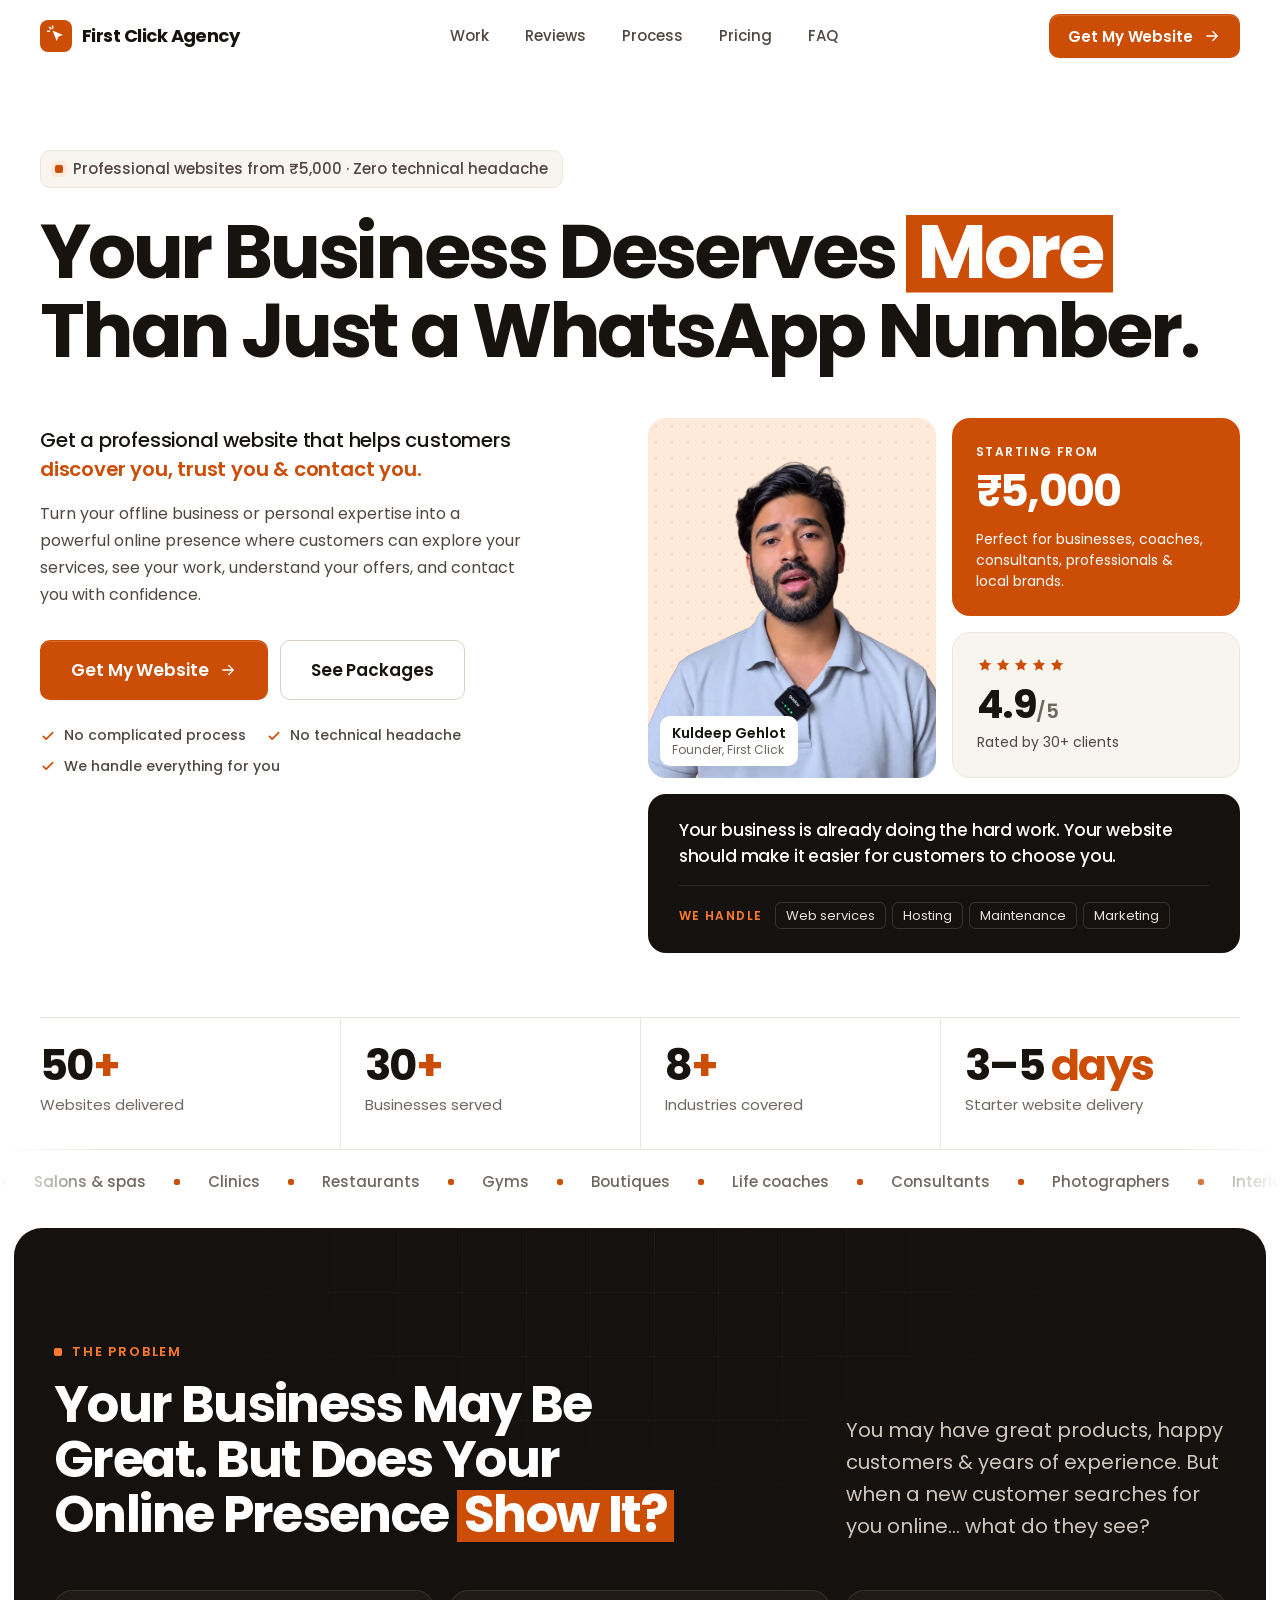
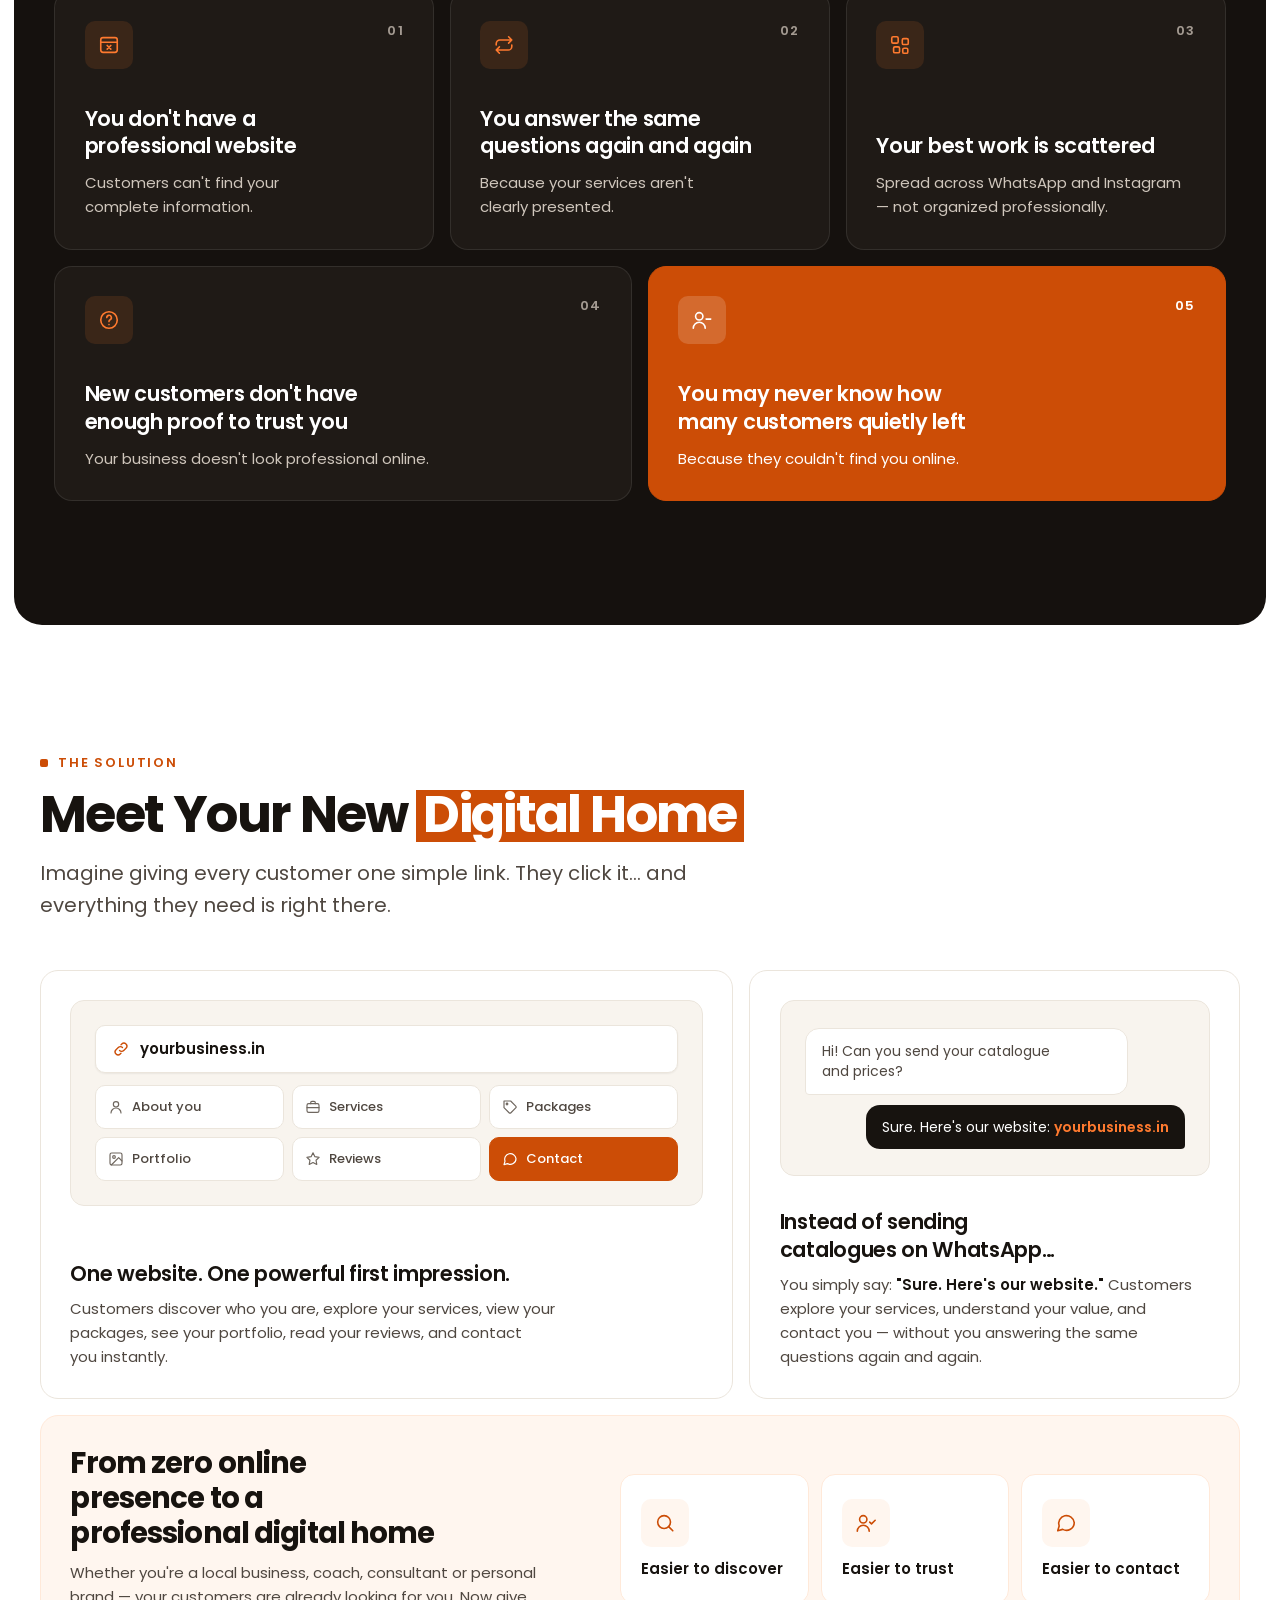
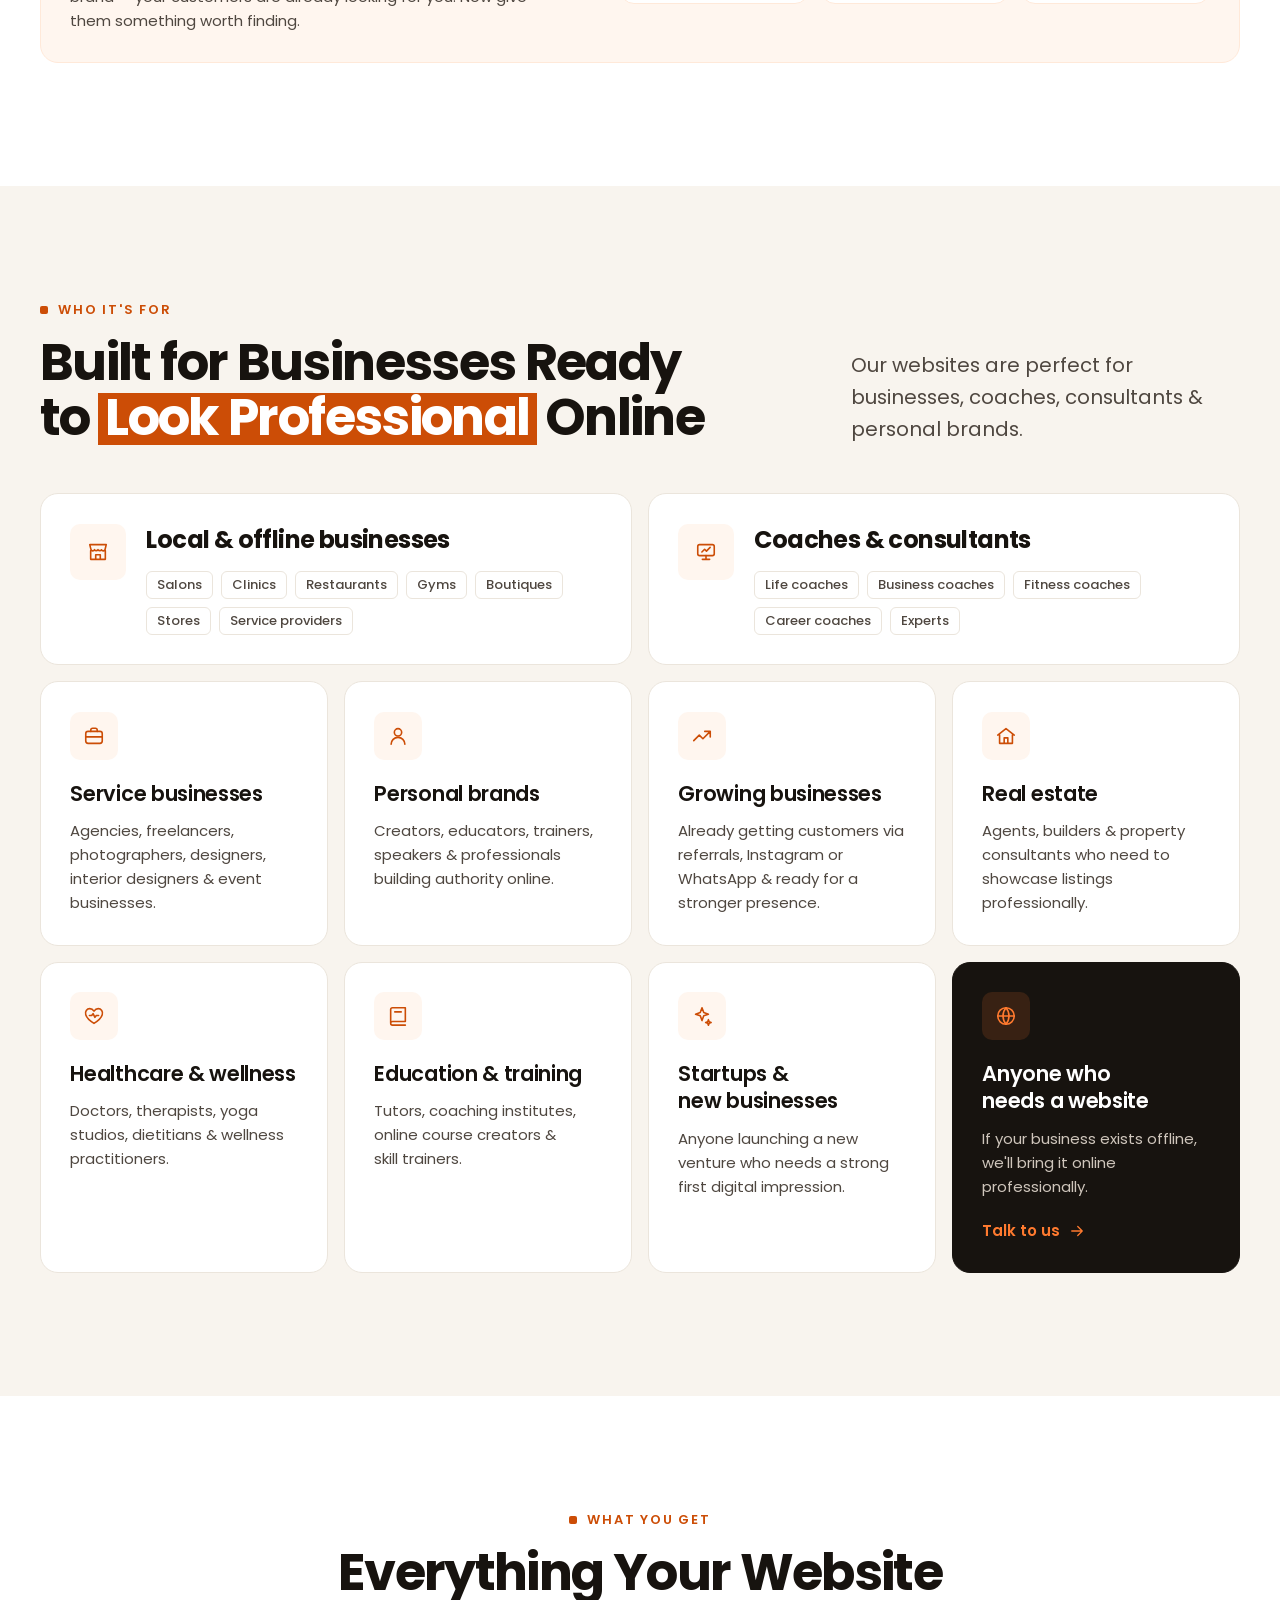
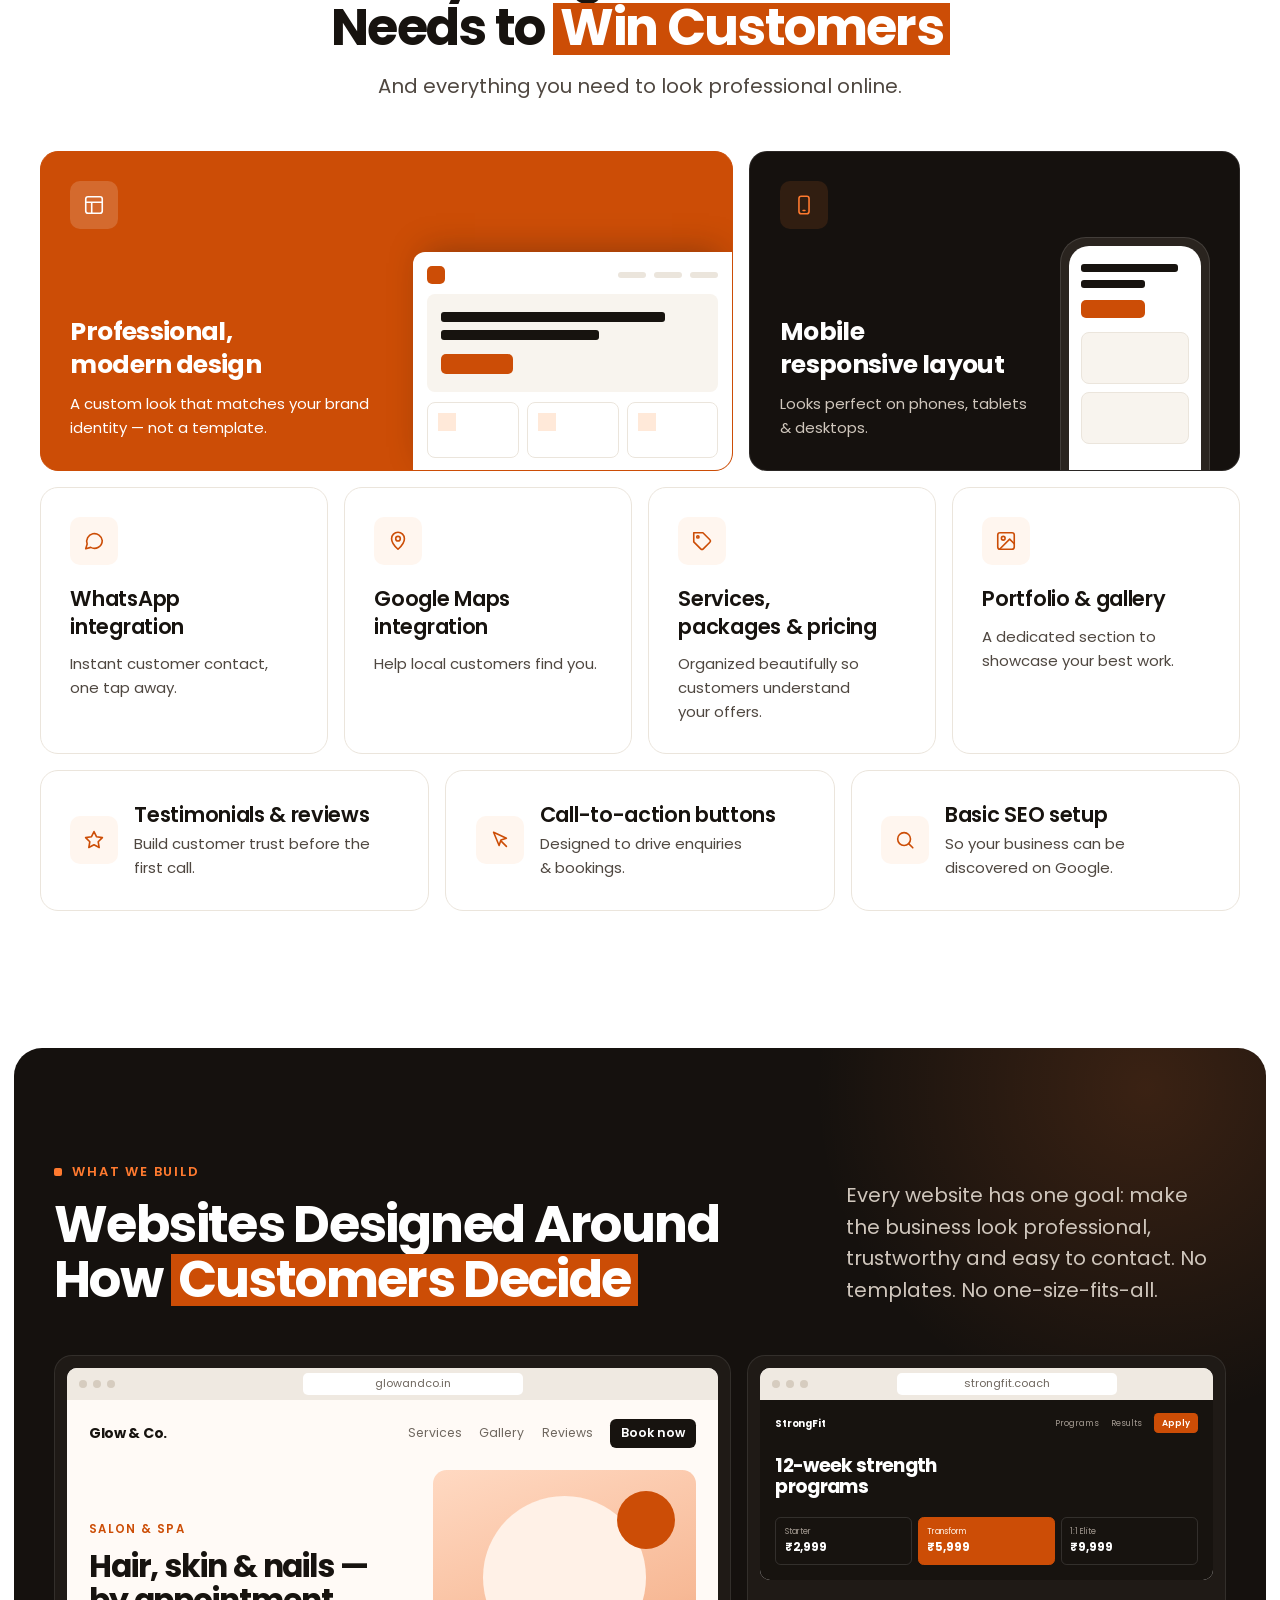
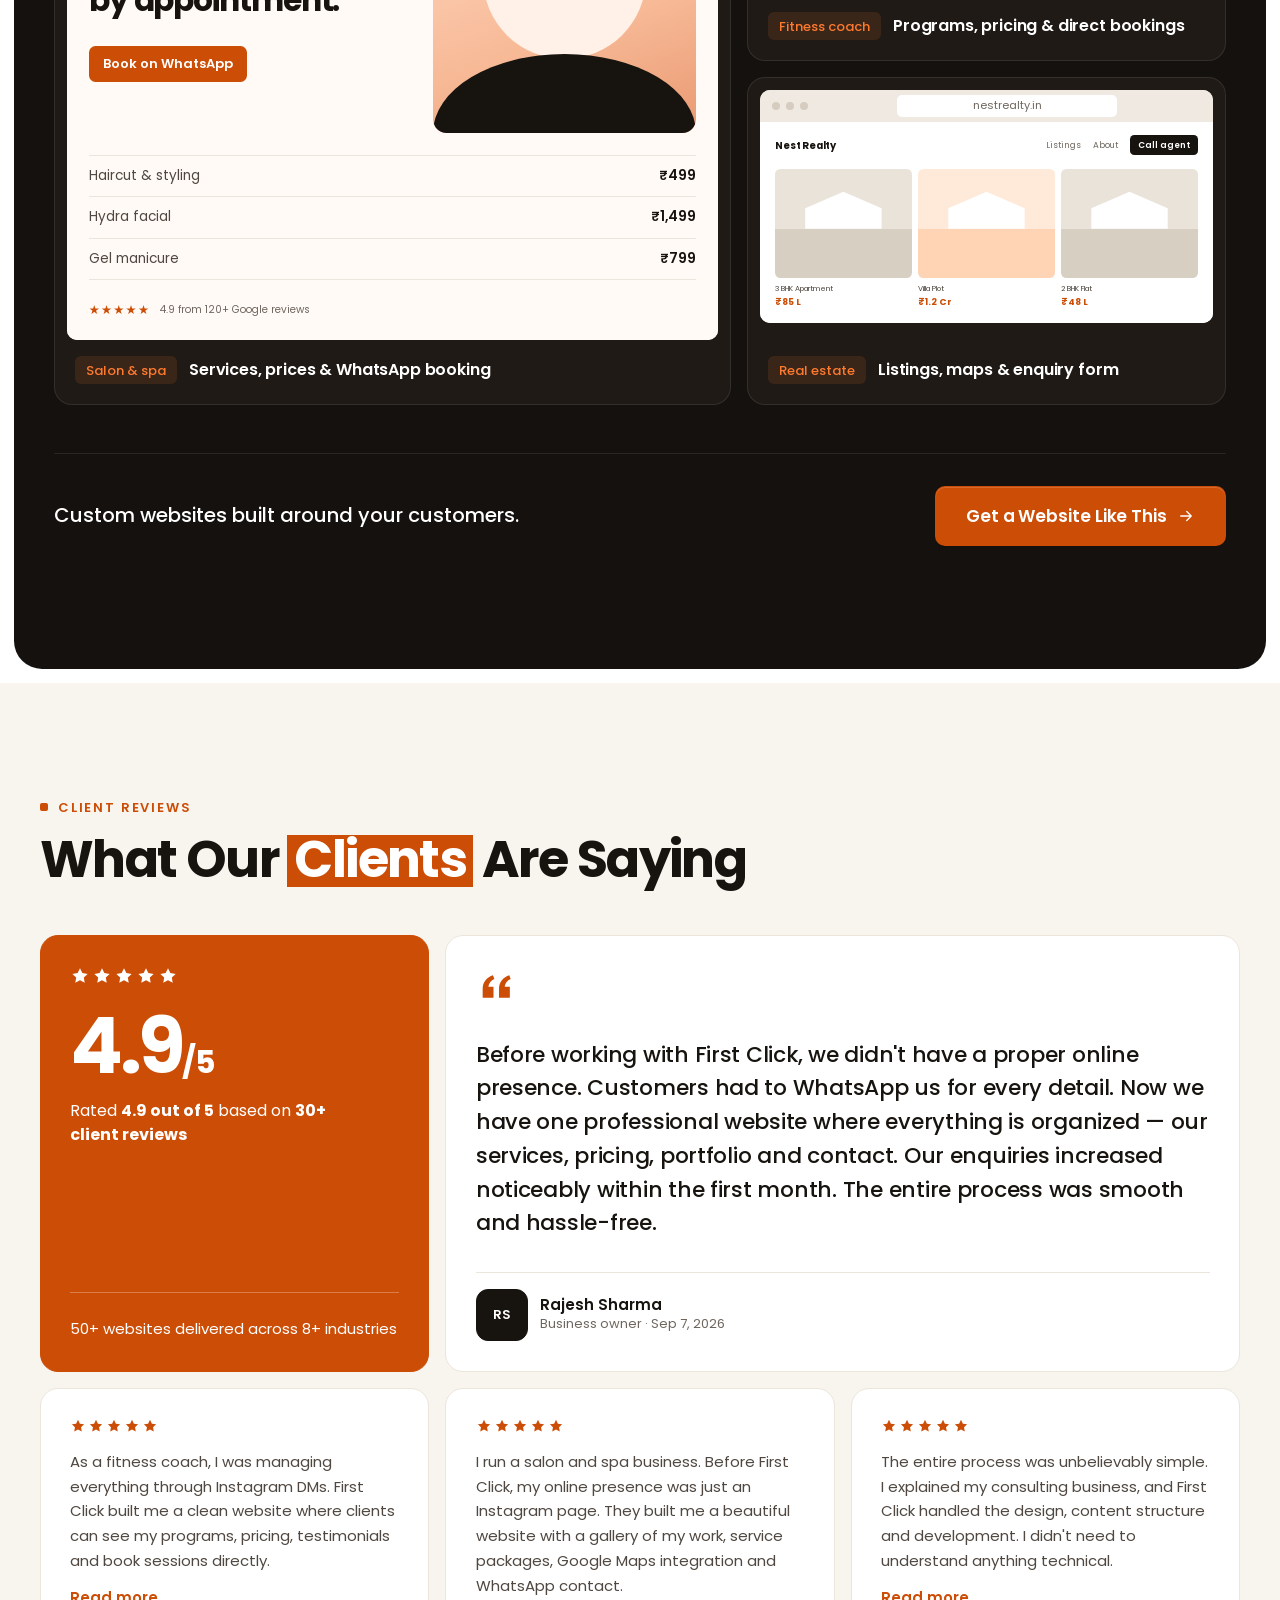
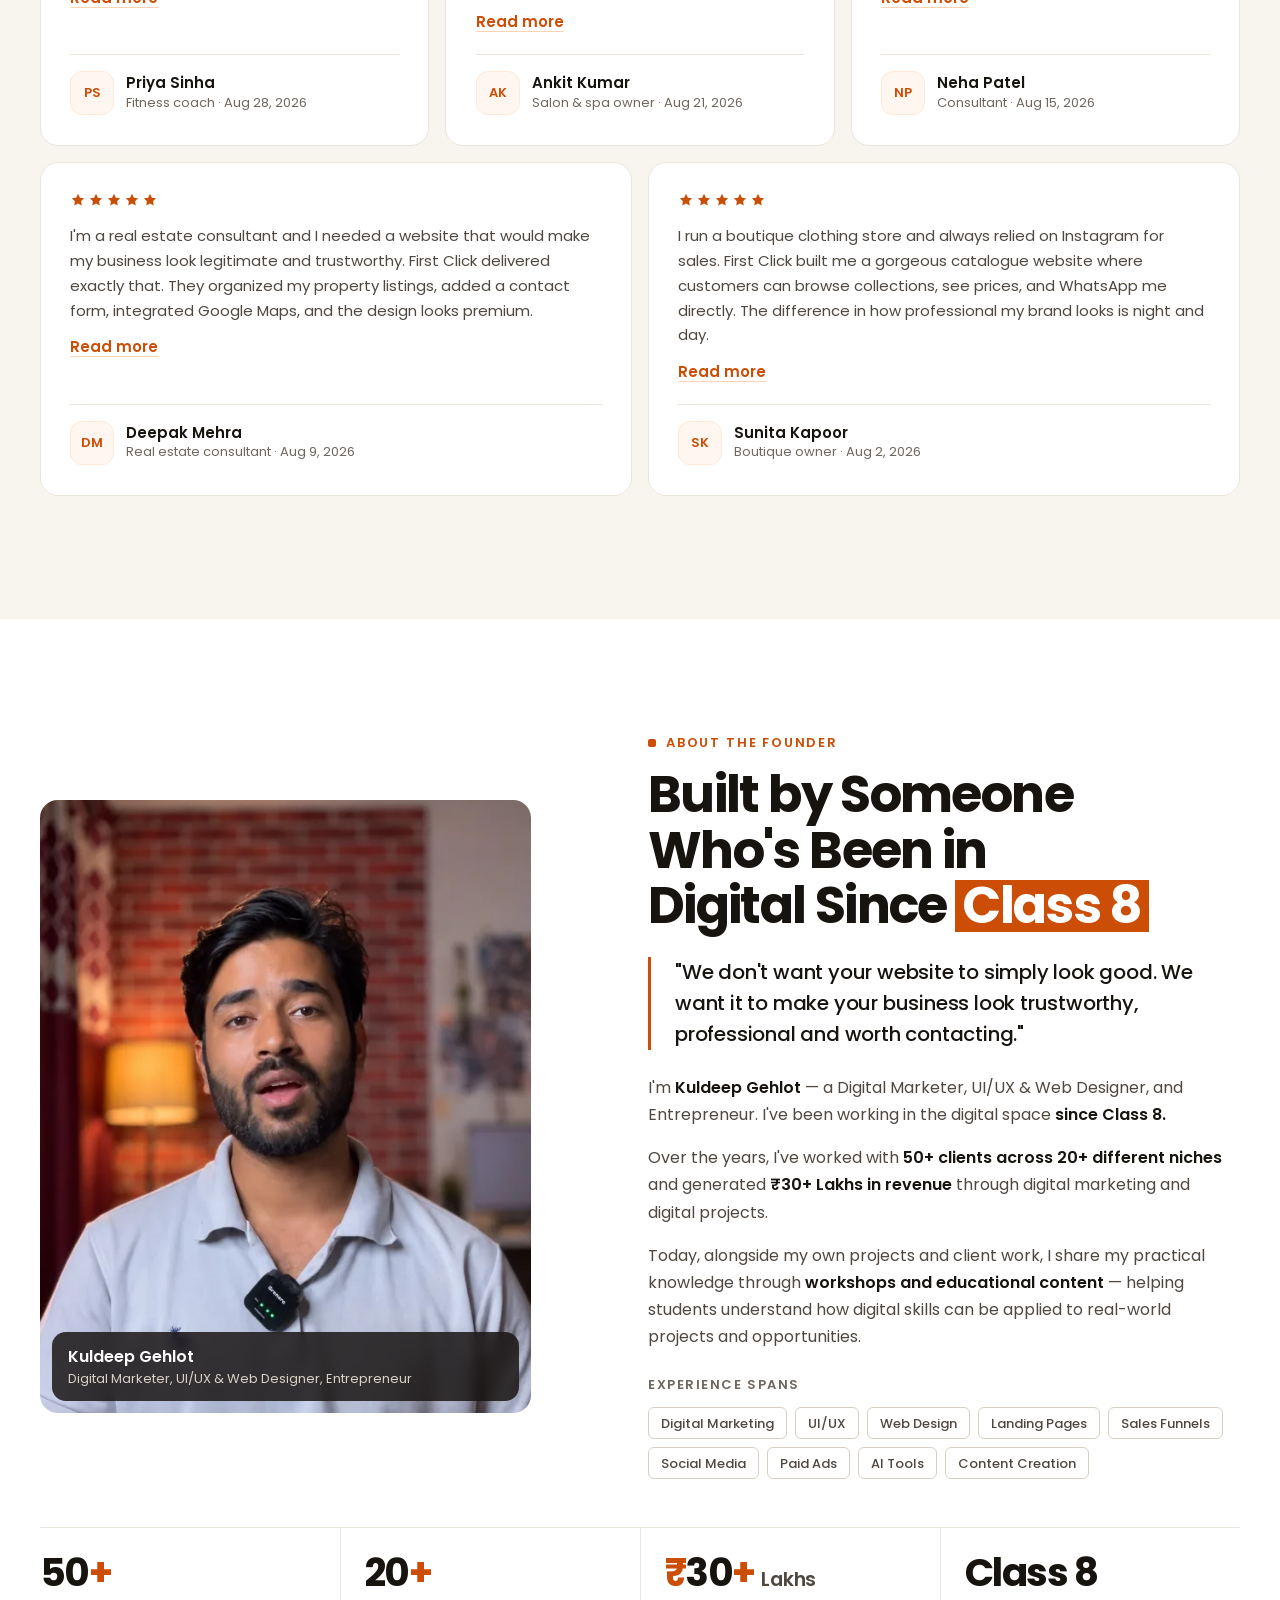
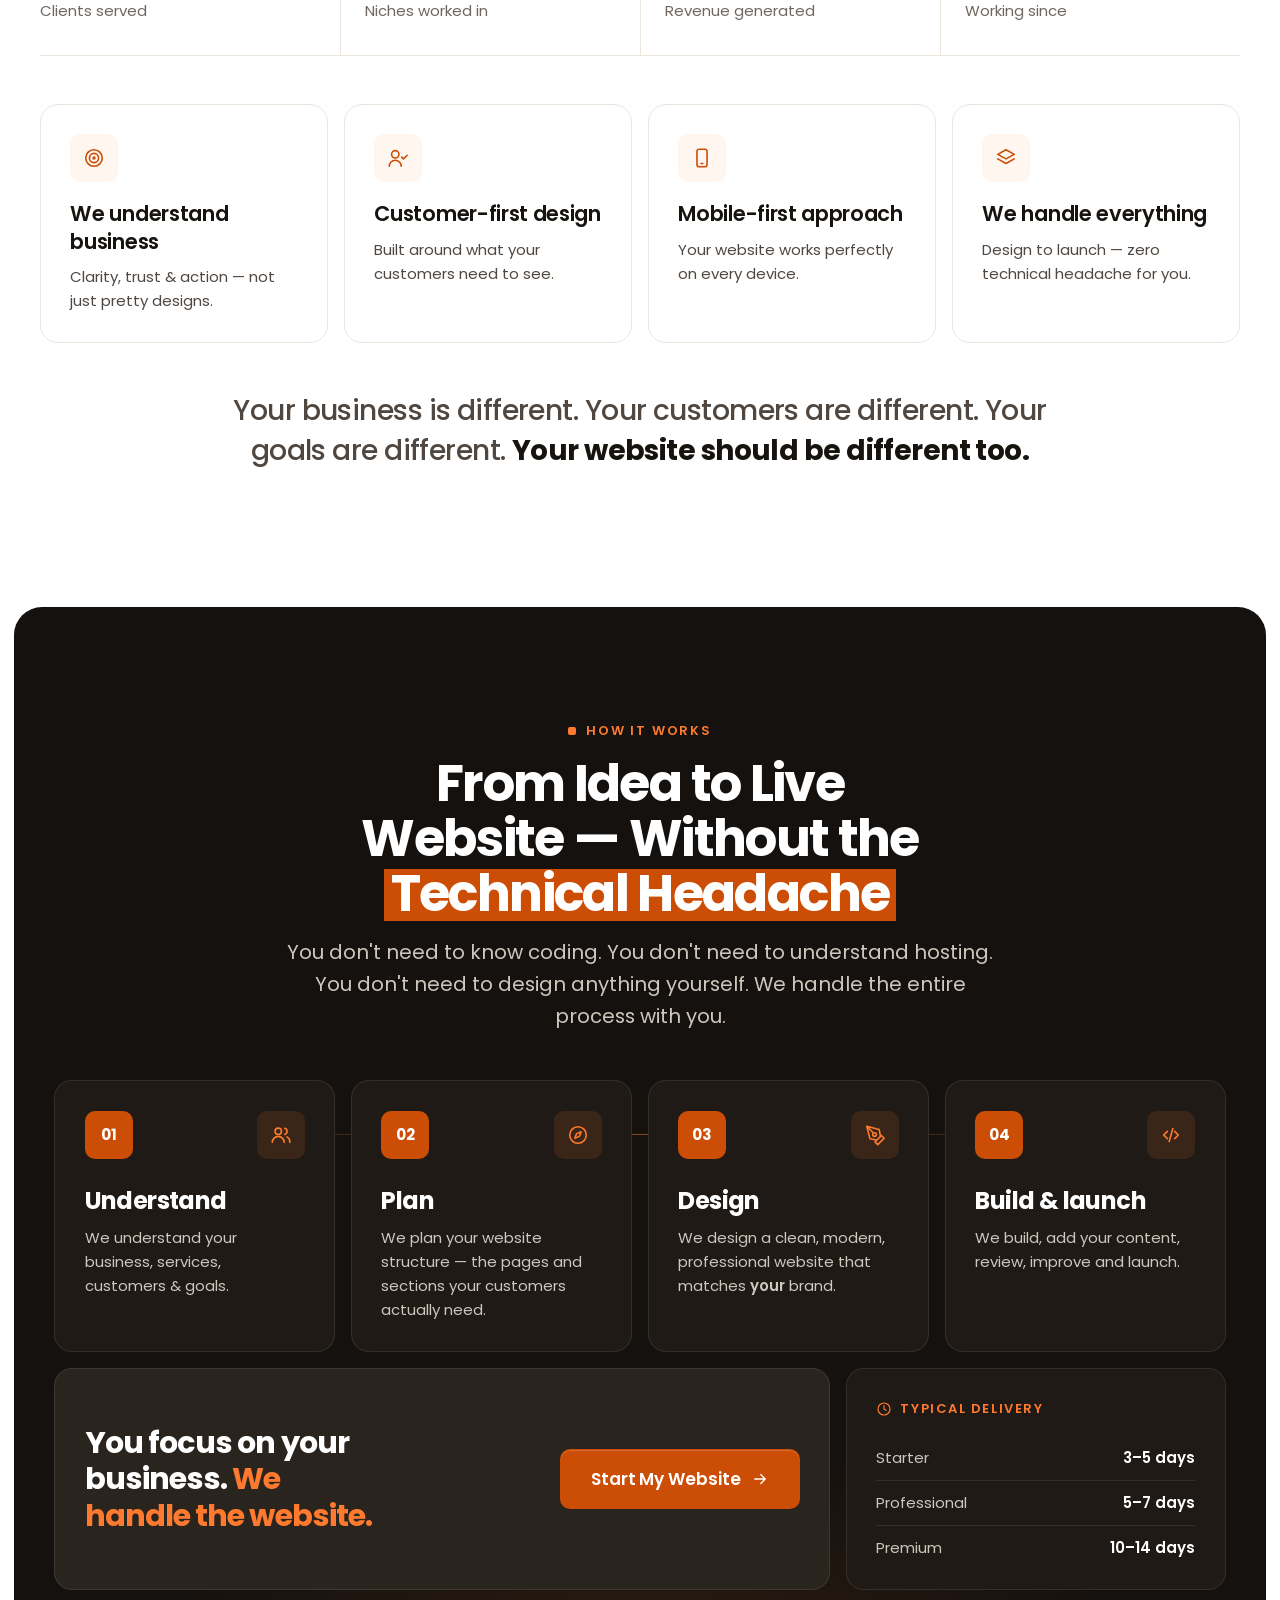
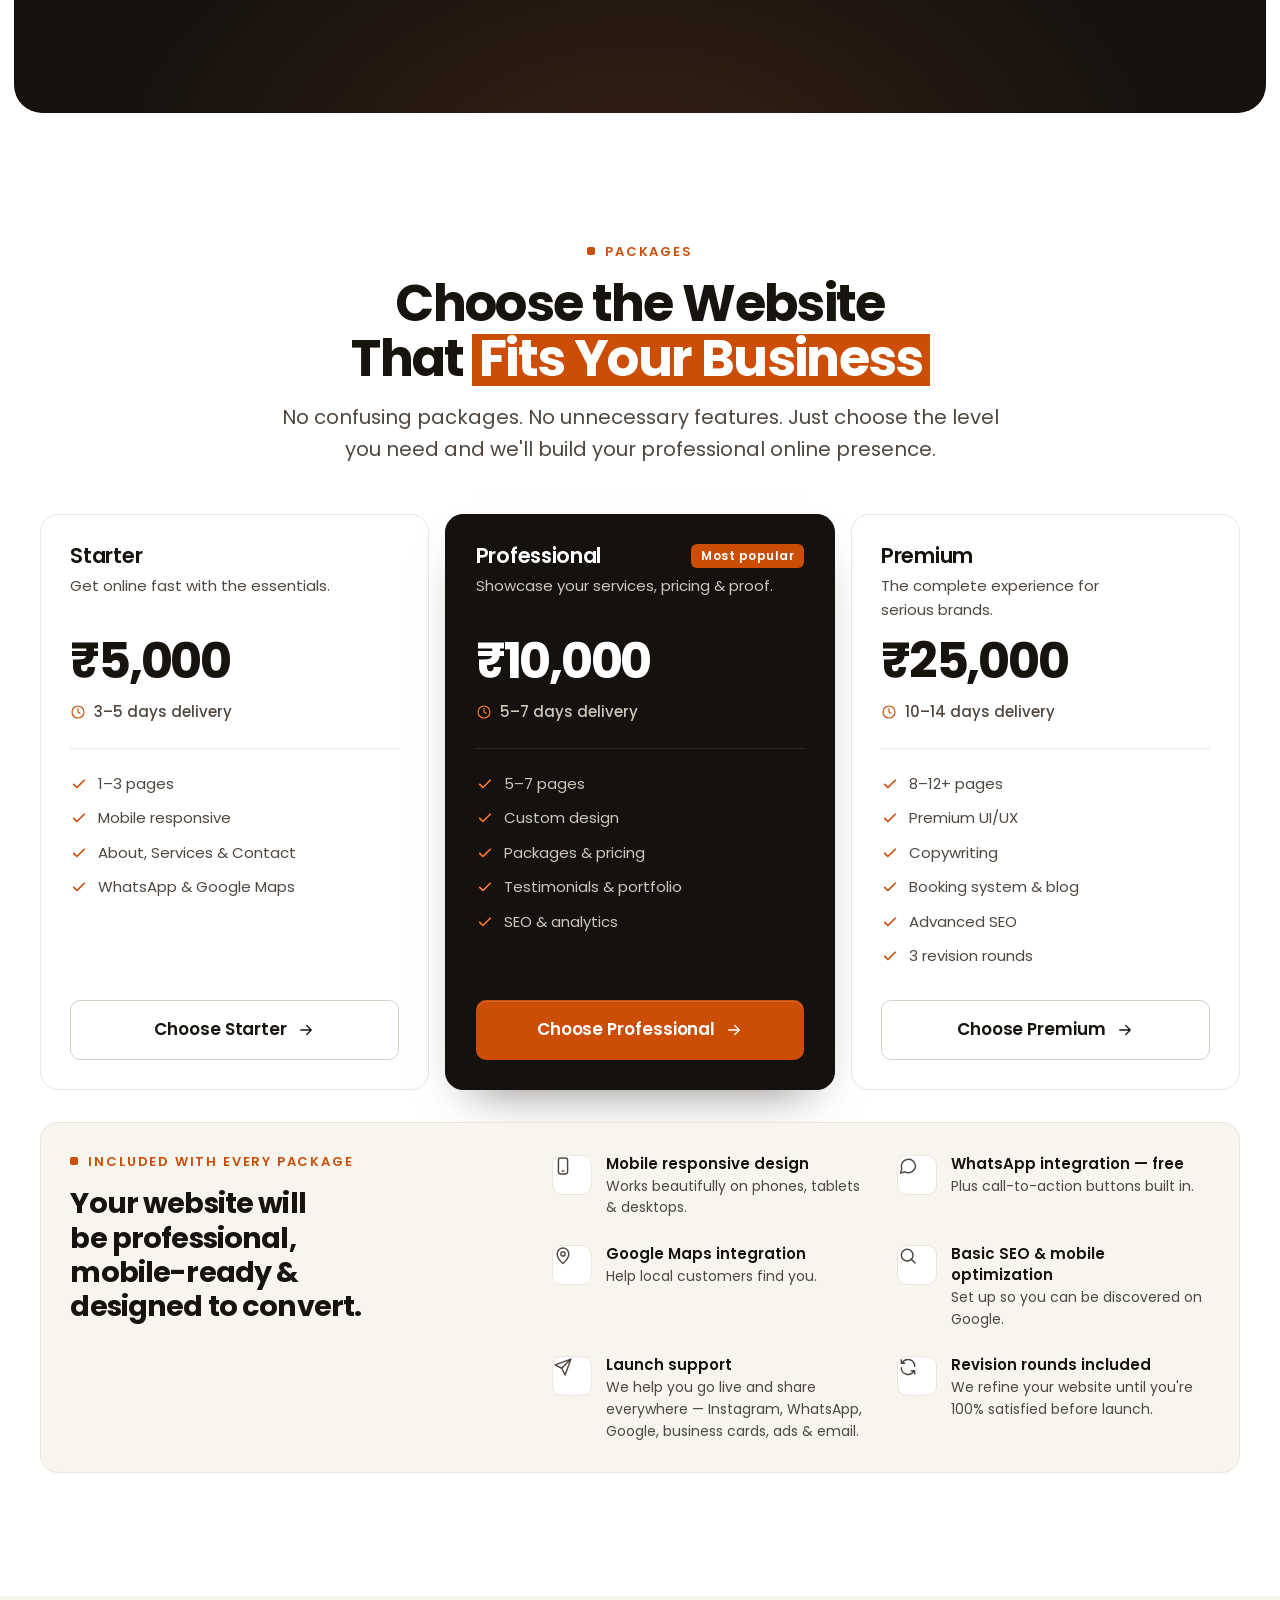
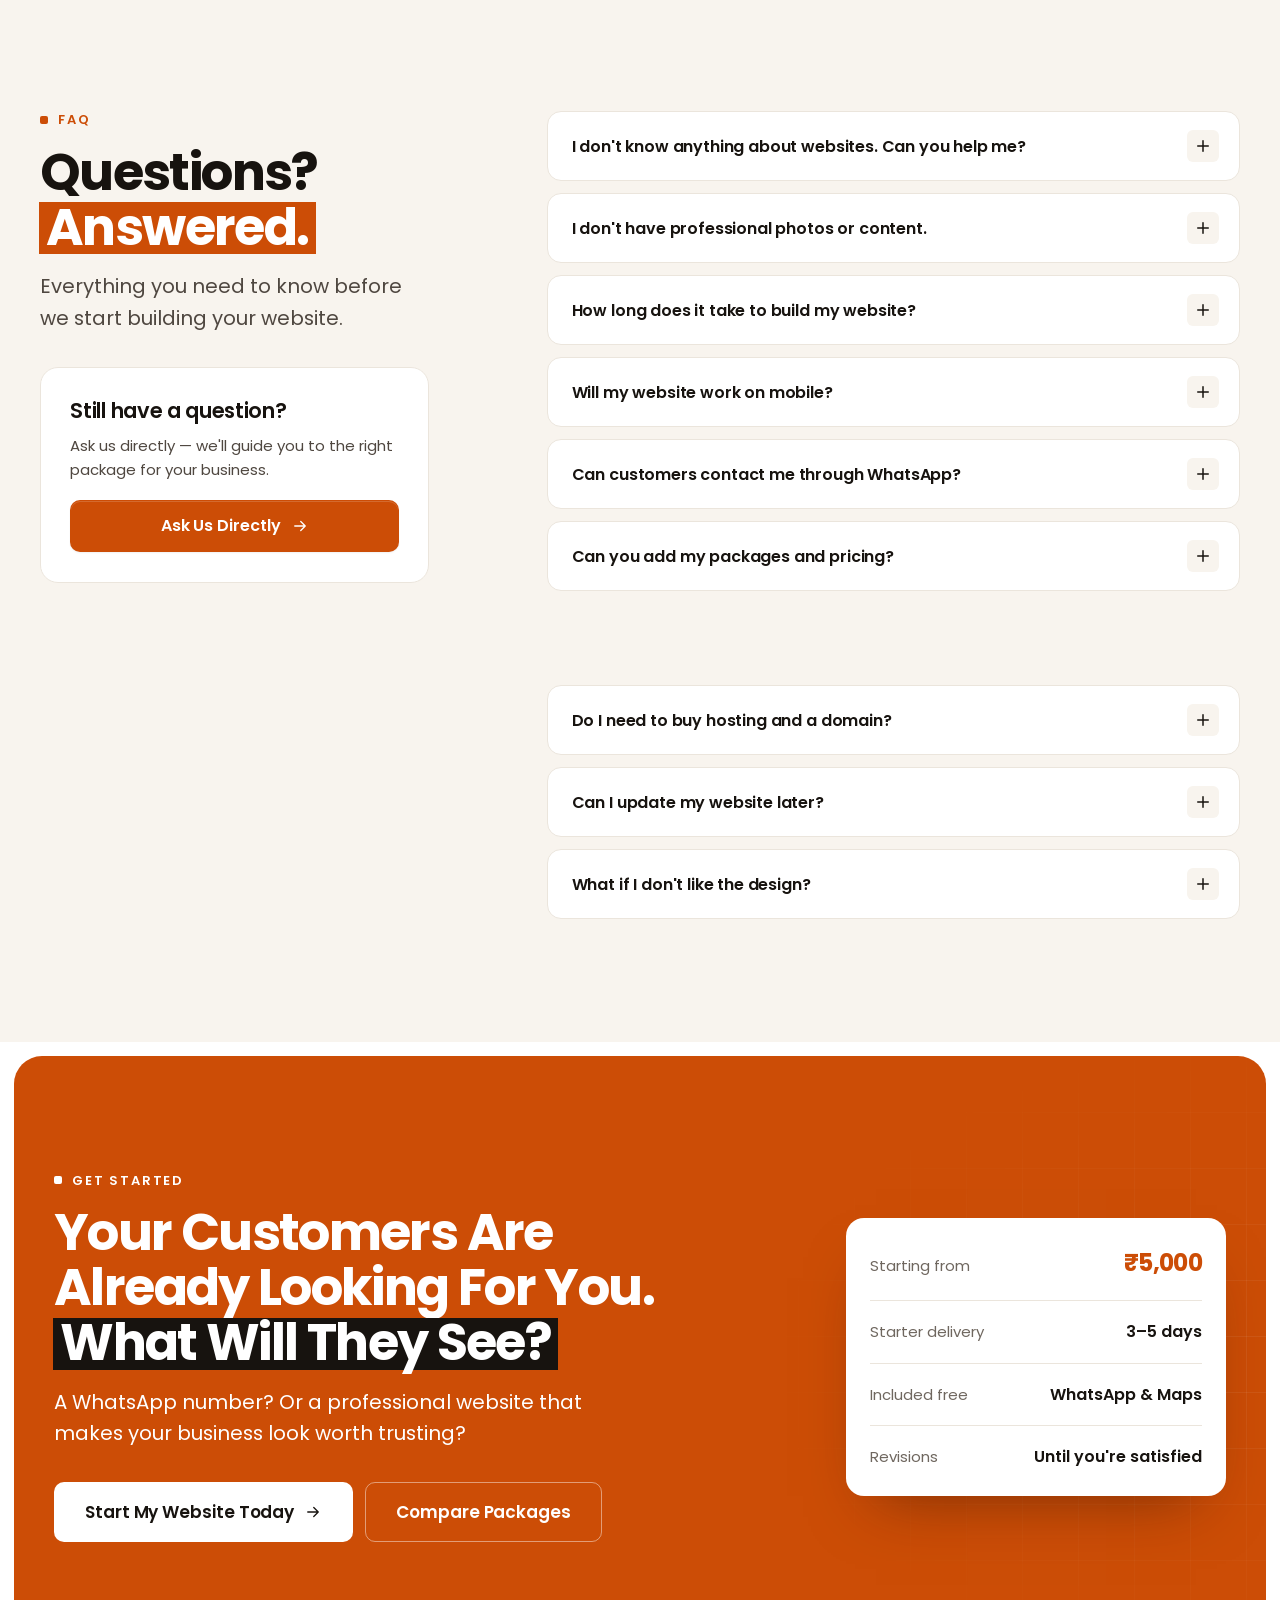
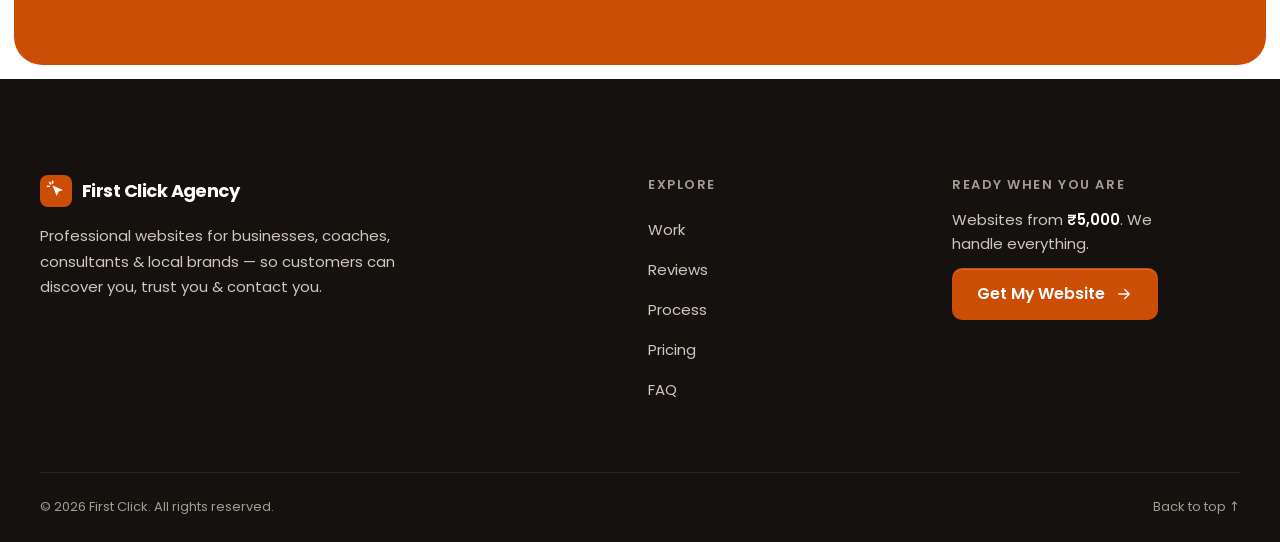
==== commit 1e465800: "Add portfolio page and update About section - New /work/ portfolio: 12 live client sites in browser-" ====
--- a/index.html
+++ b/index.html
@@ -20,24 +20,24 @@
   <link rel="preload" as="image" href="images/kuldeep-hero.webp" type="image/webp" />
 
   <!-- Design system -->
-  <link rel="stylesheet" href="css/variables.css?v=20260916" />
-  <link rel="stylesheet" href="css/base.css?v=20260916" />
+  <link rel="stylesheet" href="css/variables.css?v=20260918" />
+  <link rel="stylesheet" href="css/base.css?v=20260918" />
 
   <!-- Sections, in page order -->
-  <link rel="stylesheet" href="css/nav.css?v=20260916" />
-  <link rel="stylesheet" href="css/hero.css?v=20260916" />
-  <link rel="stylesheet" href="css/problem.css?v=20260916" />
-  <link rel="stylesheet" href="css/solution.css?v=20260916" />
-  <link rel="stylesheet" href="css/audience.css?v=20260916" />
-  <link rel="stylesheet" href="css/features.css?v=20260916" />
-  <link rel="stylesheet" href="css/work.css?v=20260916" />
-  <link rel="stylesheet" href="css/testimonials.css?v=20260916" />
-  <link rel="stylesheet" href="css/about.css?v=20260916" />
-  <link rel="stylesheet" href="css/process.css?v=20260916" />
-  <link rel="stylesheet" href="css/pricing.css?v=20260916" />
-  <link rel="stylesheet" href="css/faq.css?v=20260916" />
-  <link rel="stylesheet" href="css/cta-footer.css?v=20260916" />
-  <link rel="stylesheet" href="css/sticky-bar.css?v=20260916" />
+  <link rel="stylesheet" href="css/nav.css?v=20260918" />
+  <link rel="stylesheet" href="css/hero.css?v=20260918" />
+  <link rel="stylesheet" href="css/problem.css?v=20260918" />
+  <link rel="stylesheet" href="css/solution.css?v=20260918" />
+  <link rel="stylesheet" href="css/audience.css?v=20260918" />
+  <link rel="stylesheet" href="css/features.css?v=20260918" />
+  <link rel="stylesheet" href="css/work.css?v=20260918" />
+  <link rel="stylesheet" href="css/testimonials.css?v=20260918" />
+  <link rel="stylesheet" href="css/about.css?v=20260918" />
+  <link rel="stylesheet" href="css/process.css?v=20260918" />
+  <link rel="stylesheet" href="css/pricing.css?v=20260918" />
+  <link rel="stylesheet" href="css/faq.css?v=20260918" />
+  <link rel="stylesheet" href="css/cta-footer.css?v=20260918" />
+  <link rel="stylesheet" href="css/sticky-bar.css?v=20260918" />
 </head>
 <body>
 
@@ -91,13 +91,13 @@
        ======================================================================== -->
   <header class="site-header" id="siteHeader">
     <nav class="nav container" aria-label="Primary">
-      <a class="brand" href="#top" aria-label="First Click — back to top">
+      <a class="brand" href="#top" aria-label="First Click Agency — back to top">
         <svg class="brand-mark" viewBox="0 0 32 32" aria-hidden="true">
           <rect width="32" height="32" rx="8" fill="#cc4d06"/>
           <path d="M12.5 10.5l10.5 4.6-4.4 1.5-1.9 4.4z" fill="#fff"/>
           <path d="M9.6 7.4l1.1 1.5M7.5 11.2h1.9M12.6 6.3v1.9" stroke="#fff" stroke-width="1.6" stroke-linecap="round"/>
         </svg>
-        <span class="brand-name">First Click</span>
+        <span class="brand-name">First Click Agency</span>
       </a>
 
       <div class="nav-links-wrap">
@@ -183,9 +183,9 @@
 
           <div class="hero-bento">
             <figure class="hb hb-photo">
-              <img src="images/kuldeep-hero.webp" alt="Kuldeep Ghelot, founder of First Click" width="960" height="796" fetchpriority="high" />
+              <img src="images/kuldeep-hero.webp" alt="Kuldeep Gehlot, founder of First Click" width="960" height="796" fetchpriority="high" />
               <figcaption class="hb-photo-tag">
-                <strong>Kuldeep Ghelot</strong>
+                <strong>Kuldeep Gehlot</strong>
                 <span>Founder, First Click</span>
               </figcaption>
             </figure>
@@ -765,26 +765,53 @@
       <div class="container">
         <div class="bento about-grid">
           <figure class="about-photo" data-reveal>
-            <img src="images/kuldeep-portrait.webp" alt="Kuldeep Ghelot, founder of First Click" width="576" height="1024" loading="lazy" />
+            <img src="images/kuldeep-portrait.webp" alt="Kuldeep Gehlot, founder of First Click" width="576" height="1024" loading="lazy" />
             <figcaption class="about-photo-caption">
-              <strong>Kuldeep Ghelot</strong>
-              <span>Web Designer, Developer &amp; Digital Growth Strategist</span>
+              <strong>Kuldeep Gehlot</strong>
+              <span>Digital Marketer, UI/UX &amp; Web Designer, Entrepreneur</span>
             </figcaption>
           </figure>
 
           <div class="about-content" data-reveal>
-            <p class="eyebrow">Why trust us</p>
-            <h2 class="h2" id="aboutTitle">We Don't Just Build Websites. We Build Your <span class="hl">Digital First Impression.</span></h2>
+            <p class="eyebrow">About the founder</p>
+            <h2 class="h2" id="aboutTitle">Built by Someone Who's Been in Digital Since <span class="hl">Class 8</span></h2>
 
             <blockquote class="about-quote">
               "We don't want your website to simply look good. We want it to make your business look trustworthy, professional and worth contacting."
             </blockquote>
 
             <div class="about-bio">
-              <p>There are thousands of people who can create a website. So why choose us? Because <strong>we understand business, not just design.</strong> A beautiful website is useless if your customer doesn't understand what you offer.</p>
-              <p>We don't ask "What looks cool?" — we ask <strong>"What does your customer need to see before they contact you?"</strong> Every section has a purpose: to build trust, communicate value, and drive action.</p>
-            </div>
-          </div>
+              <p>I'm <strong>Kuldeep Gehlot</strong> — a Digital Marketer, UI/UX &amp; Web Designer, and Entrepreneur. I've been working in the digital space <strong>since Class 8.</strong></p>
+              <p>Over the years, I've worked with <strong>50+ clients across 20+ different niches</strong> and generated <strong>₹30+ Lakhs in revenue</strong> through digital marketing and digital projects.</p>
+              <p>Today, alongside my own projects and client work, I share my practical knowledge through <strong>workshops and educational content</strong> — helping students understand how digital skills can be applied to real-world projects and opportunities.</p>
+            </div>
+
+            <div class="about-skills">
+              <p class="about-skills-label">Experience spans</p>
+              <ul class="about-skills-tags">
+                <li class="tag">Digital Marketing</li><li class="tag">UI/UX</li><li class="tag">Web Design</li><li class="tag">Landing Pages</li><li class="tag">Sales Funnels</li><li class="tag">Social Media</li><li class="tag">Paid Ads</li><li class="tag">AI Tools</li><li class="tag">Content Creation</li>
+              </ul>
+            </div>
+          </div>
+
+          <dl class="about-stats" data-reveal>
+            <div class="about-stat">
+              <dt>Clients served</dt>
+              <dd><span data-count="50">50</span><em>+</em></dd>
+            </div>
+            <div class="about-stat">
+              <dt>Niches worked in</dt>
+              <dd><span data-count="20">20</span><em>+</em></dd>
+            </div>
+            <div class="about-stat">
+              <dt>Revenue generated</dt>
+              <dd><em>₹</em><span data-count="30">30</span><em>+</em> <small>Lakhs</small></dd>
+            </div>
+            <div class="about-stat">
+              <dt>Working since</dt>
+              <dd>Class <span>8</span></dd>
+            </div>
+          </dl>
 
           <ul class="about-highlights" data-stagger>
             <li class="card card-hover card--compact-sm about-highlight" data-reveal>
@@ -1106,13 +1133,13 @@
     <div class="container">
       <div class="footer-top">
         <div class="footer-brand">
-          <a class="brand" href="#top" aria-label="First Click — back to top">
+          <a class="brand" href="#top" aria-label="First Click Agency — back to top">
             <svg class="brand-mark" viewBox="0 0 32 32" aria-hidden="true">
               <rect width="32" height="32" rx="8" fill="#cc4d06"/>
               <path d="M12.5 10.5l10.5 4.6-4.4 1.5-1.9 4.4z" fill="#fff"/>
               <path d="M9.6 7.4l1.1 1.5M7.5 11.2h1.9M12.6 6.3v1.9" stroke="#fff" stroke-width="1.6" stroke-linecap="round"/>
             </svg>
-            <span class="brand-name">First Click</span>
+            <span class="brand-name">First Click Agency</span>
           </a>
           <p>Professional websites for businesses, coaches, consultants &amp; local brands — so customers can discover you, trust you &amp; contact you.</p>
         </div>
@@ -1159,7 +1186,7 @@
     </div>
   </div>
 
-  <script src="js/main.js?v=20260916" defer></script>
-  <script src="js/faq.js?v=20260916" defer></script>
+  <script src="js/main.js?v=20260918" defer></script>
+  <script src="js/faq.js?v=20260918" defer></script>
 </body>
 </html>
--- a/css/about.css
+++ b/css/about.css
@@ -87,6 +87,90 @@
   color: var(--ink);
 }
 
+/* Experience tags */
+.about-skills {
+  display: grid;
+  gap: 12px;
+}
+
+.about-skills-label {
+  font-size: var(--fs-xs);
+  font-weight: 600;
+  letter-spacing: 0.12em;
+  text-transform: uppercase;
+  color: var(--ink-3);
+}
+
+.about-skills-tags {
+  display: flex;
+  flex-wrap: wrap;
+  gap: 8px;
+}
+
+.about-skills-tags .tag {
+  min-height: 32px;
+  padding: 0 12px;
+  background: var(--white);
+  border-color: var(--line-strong);
+  font-weight: 500;
+  color: var(--ink-2);
+  transition: border-color var(--t-fast) var(--ease), color var(--t-fast) var(--ease);
+}
+
+.about-skills-tags .tag:hover {
+  border-color: var(--orange);
+  color: var(--orange);
+}
+
+/* Track record */
+.about-stats {
+  grid-column: 1 / -1;
+  display: grid;
+  grid-template-columns: repeat(4, minmax(0, 1fr));
+  border-top: 1px solid var(--line);
+  border-bottom: 1px solid var(--line);
+}
+
+.about-stat {
+  display: flex;
+  flex-direction: column-reverse;
+  justify-content: flex-end;
+  gap: 4px;
+  padding: var(--s-3) var(--s-3) var(--s-4);
+  border-left: 1px solid var(--line);
+}
+
+.about-stat:first-child {
+  padding-left: 0;
+  border-left: 0;
+}
+
+.about-stat dt {
+  font-size: var(--fs-sm);
+  color: var(--ink-3);
+}
+
+.about-stat dd {
+  font-size: clamp(1.75rem, 1.3rem + 1.4vw, 2.5rem);
+  font-weight: 700;
+  line-height: 1.1;
+  letter-spacing: -0.04em;
+  color: var(--ink);
+  font-variant-numeric: tabular-nums;
+}
+
+.about-stat em {
+  font-style: normal;
+  color: var(--orange);
+}
+
+.about-stat small {
+  font-size: 0.5em;
+  font-weight: 600;
+  letter-spacing: -0.01em;
+  color: var(--ink-2);
+}
+
 .about-highlights {
   grid-column: 1 / -1;
   display: grid;
@@ -135,6 +219,19 @@
     grid-template-columns: repeat(2, minmax(0, 1fr));
   }
 
+  .about-stats {
+    grid-template-columns: repeat(2, minmax(0, 1fr));
+  }
+
+  .about-stat:nth-child(3) {
+    padding-left: 0;
+    border-left: 0;
+  }
+
+  .about-stat:nth-child(n + 3) {
+    border-top: 1px solid var(--line);
+  }
+
   .about-closing {
     grid-column: 1 / -1;
   }
@@ -160,4 +257,12 @@
   .about-highlights {
     grid-template-columns: minmax(0, 1fr);
   }
-}
+
+  .about-stat {
+    padding: var(--s-2) var(--s-2) var(--s-3);
+  }
+
+  .about-stat dd {
+    font-size: 1.625rem;
+  }
+}
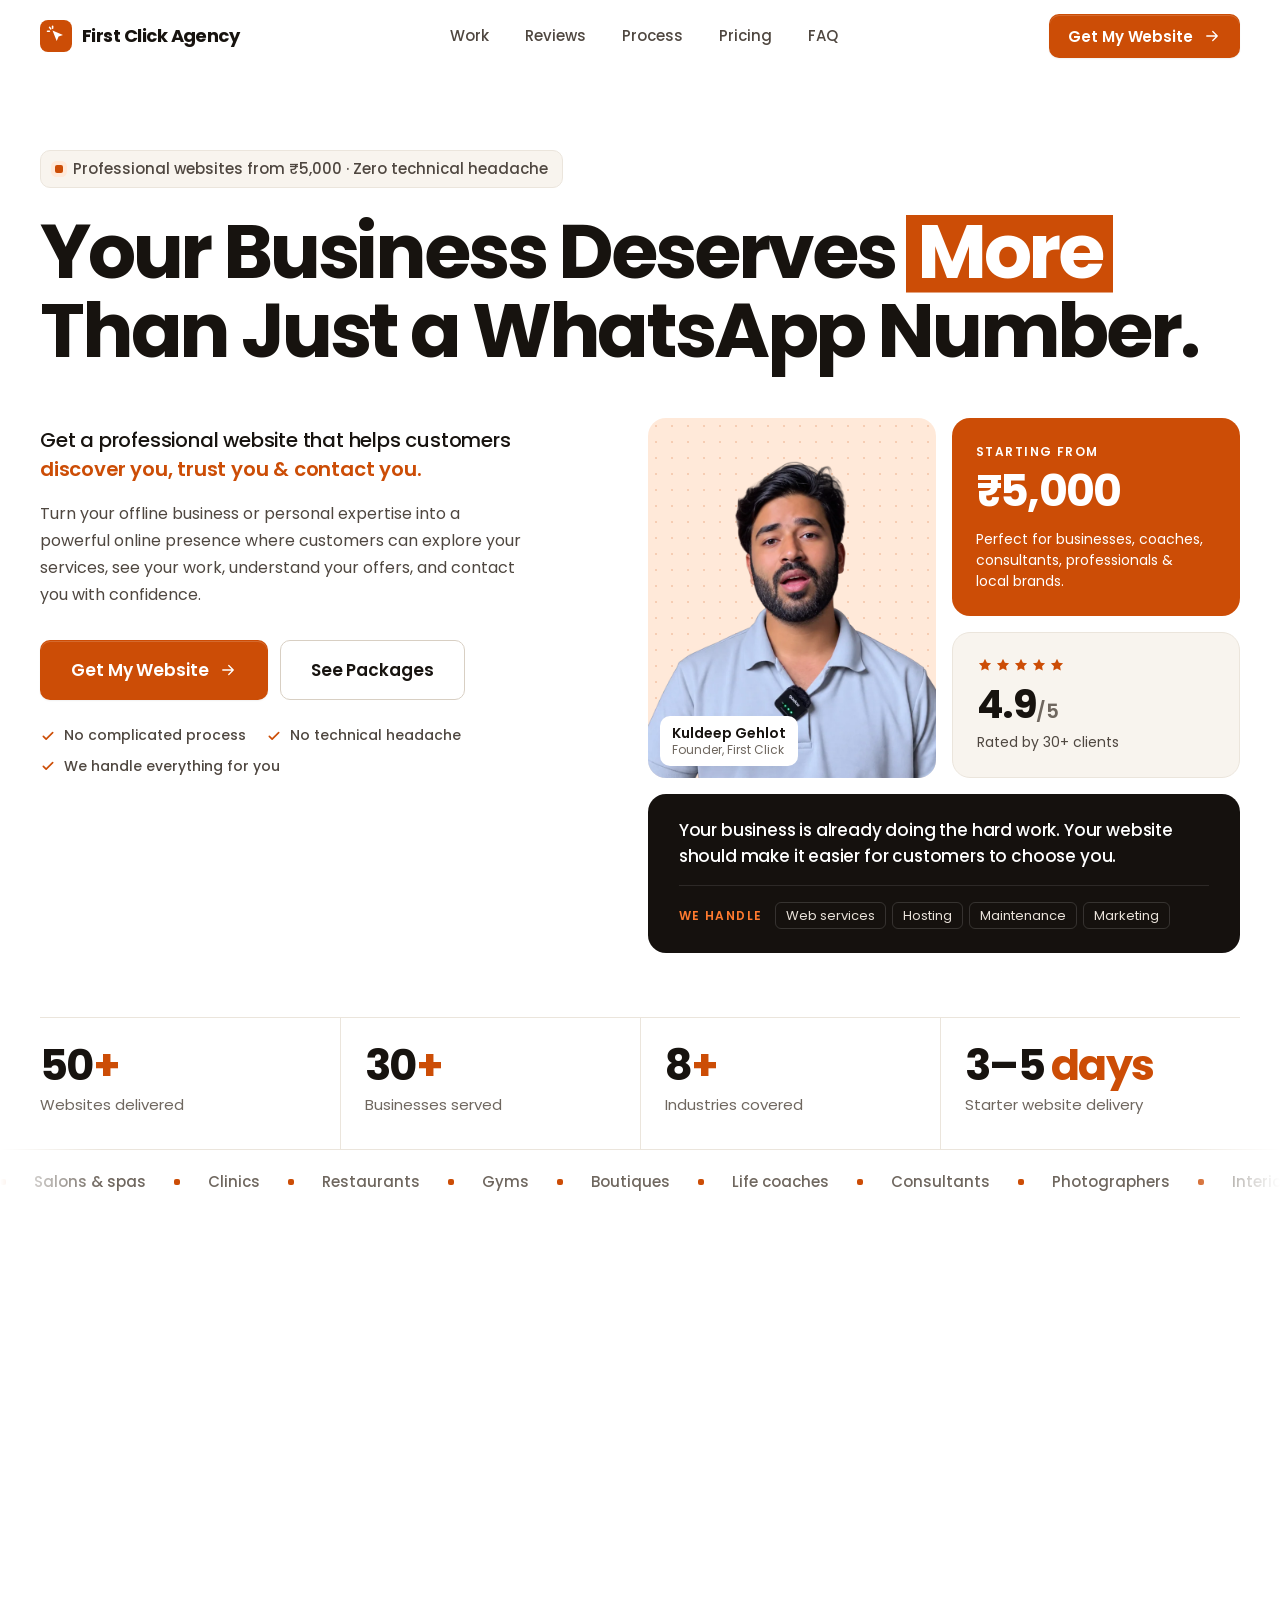
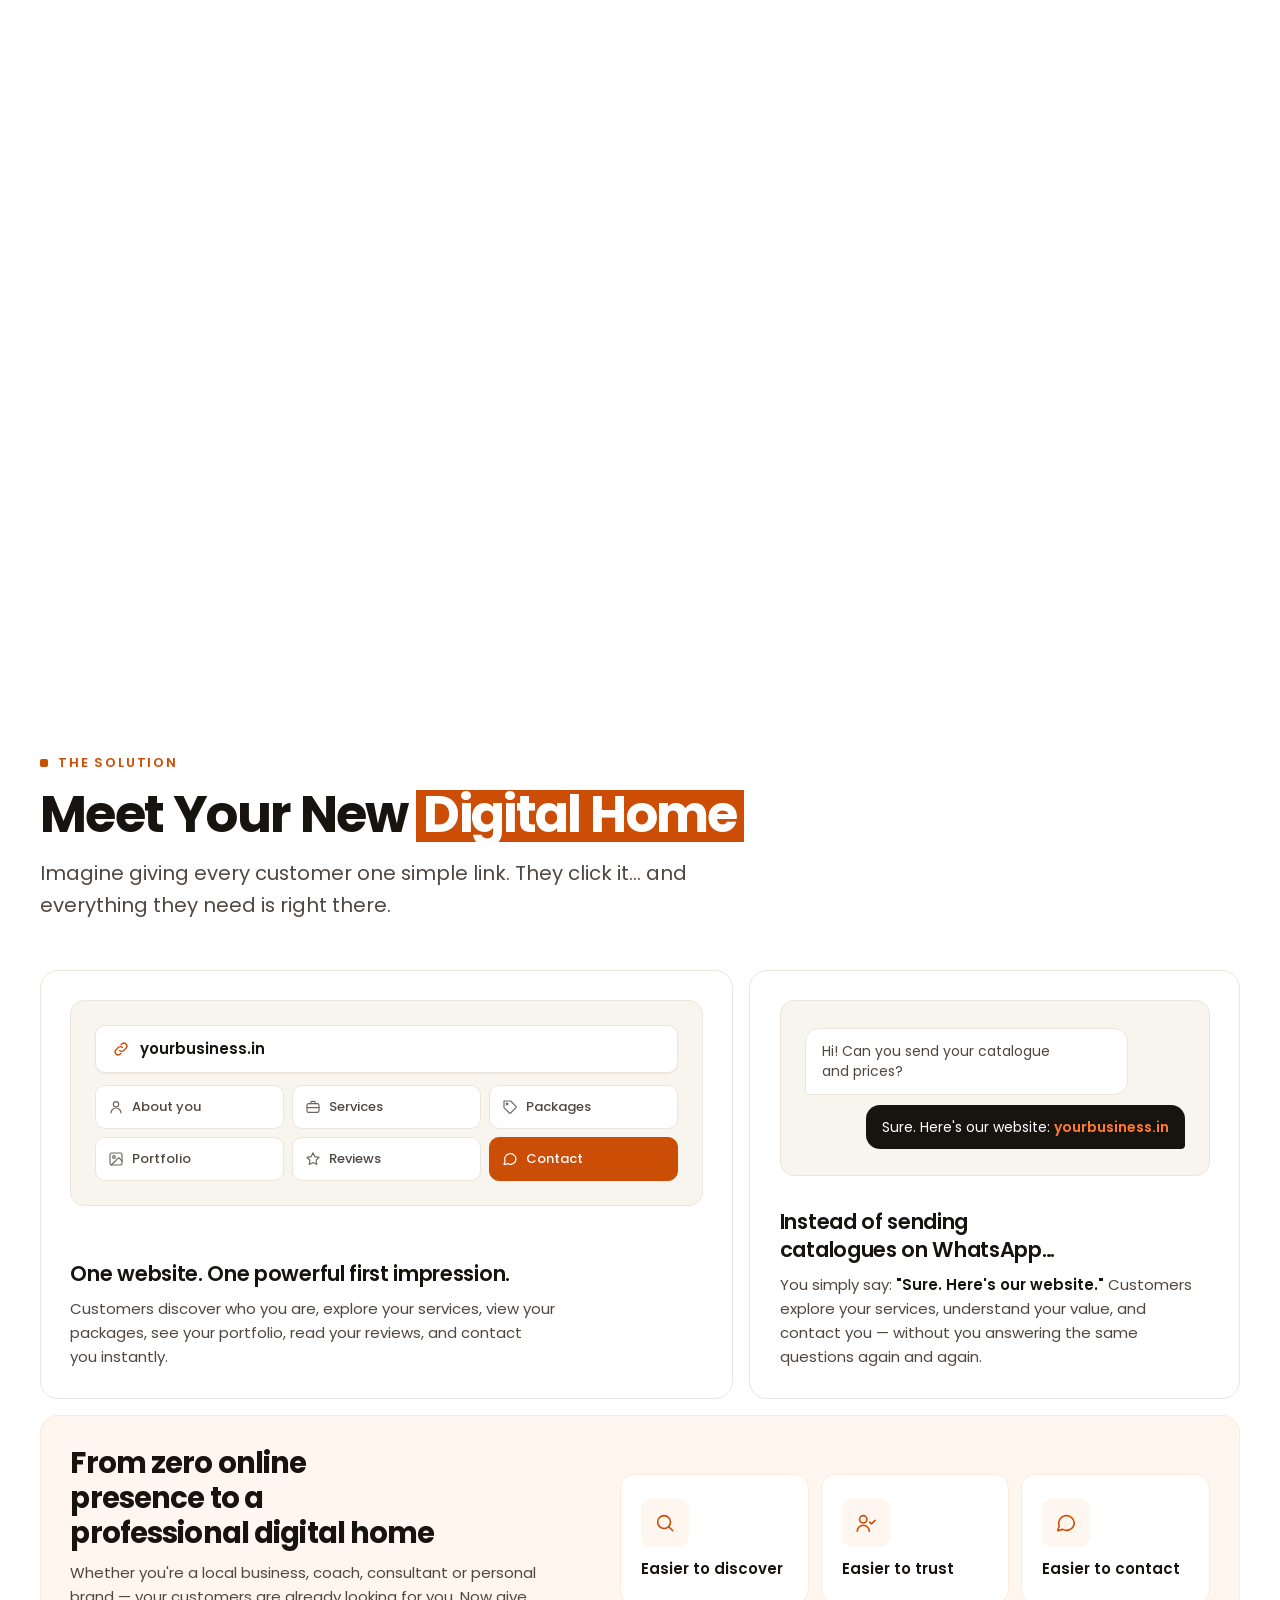
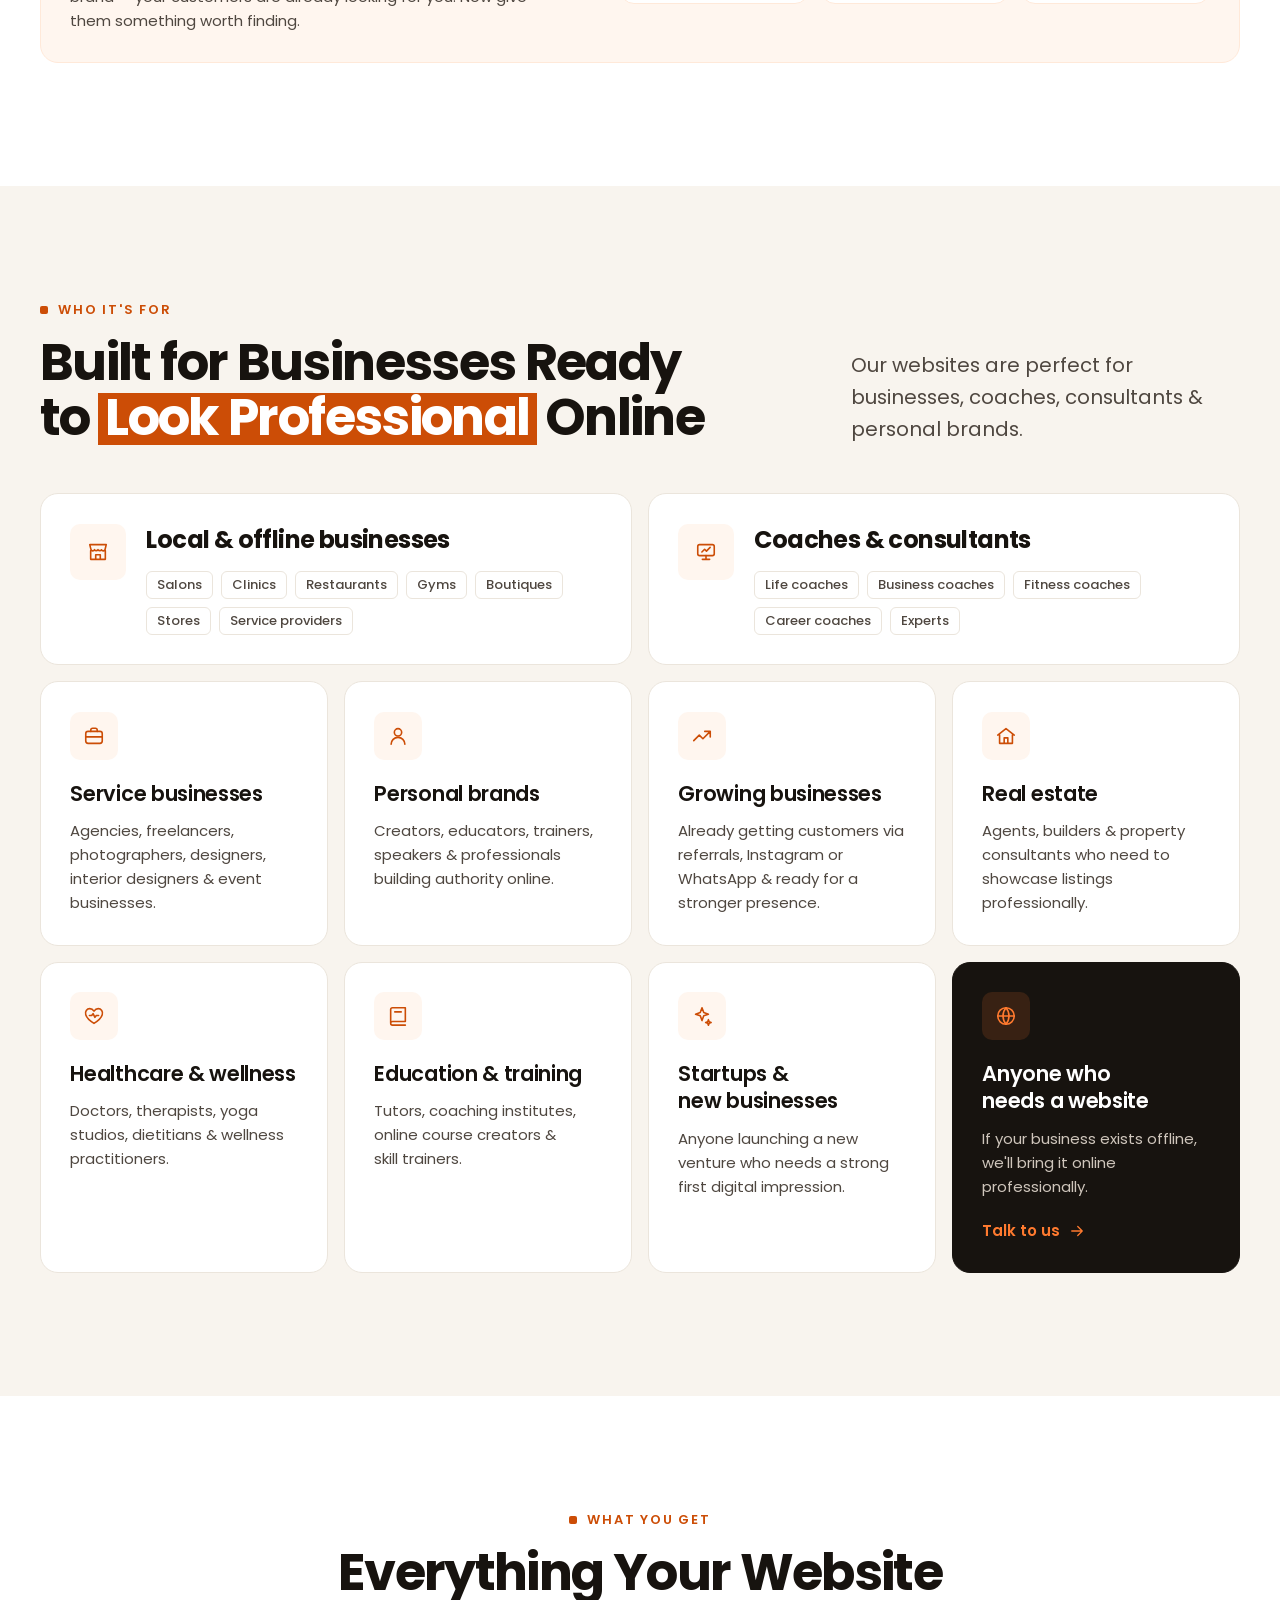
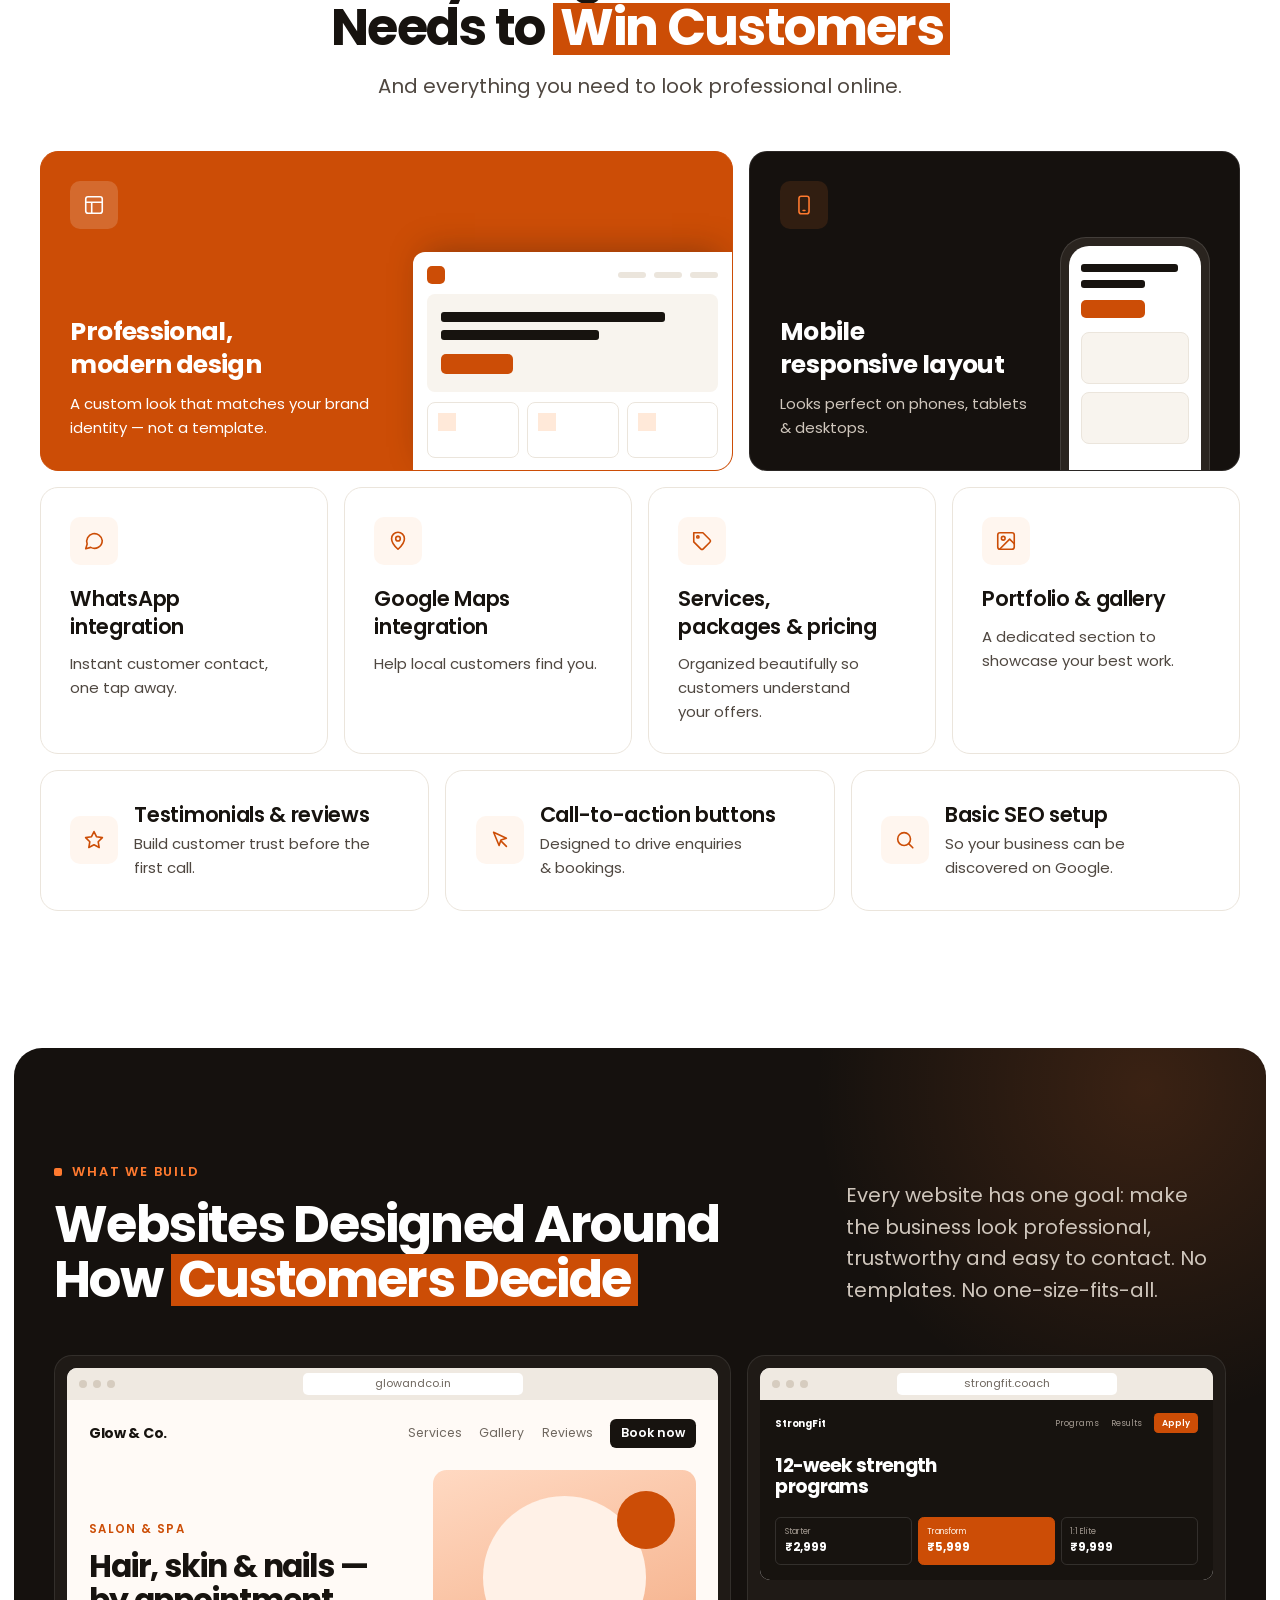
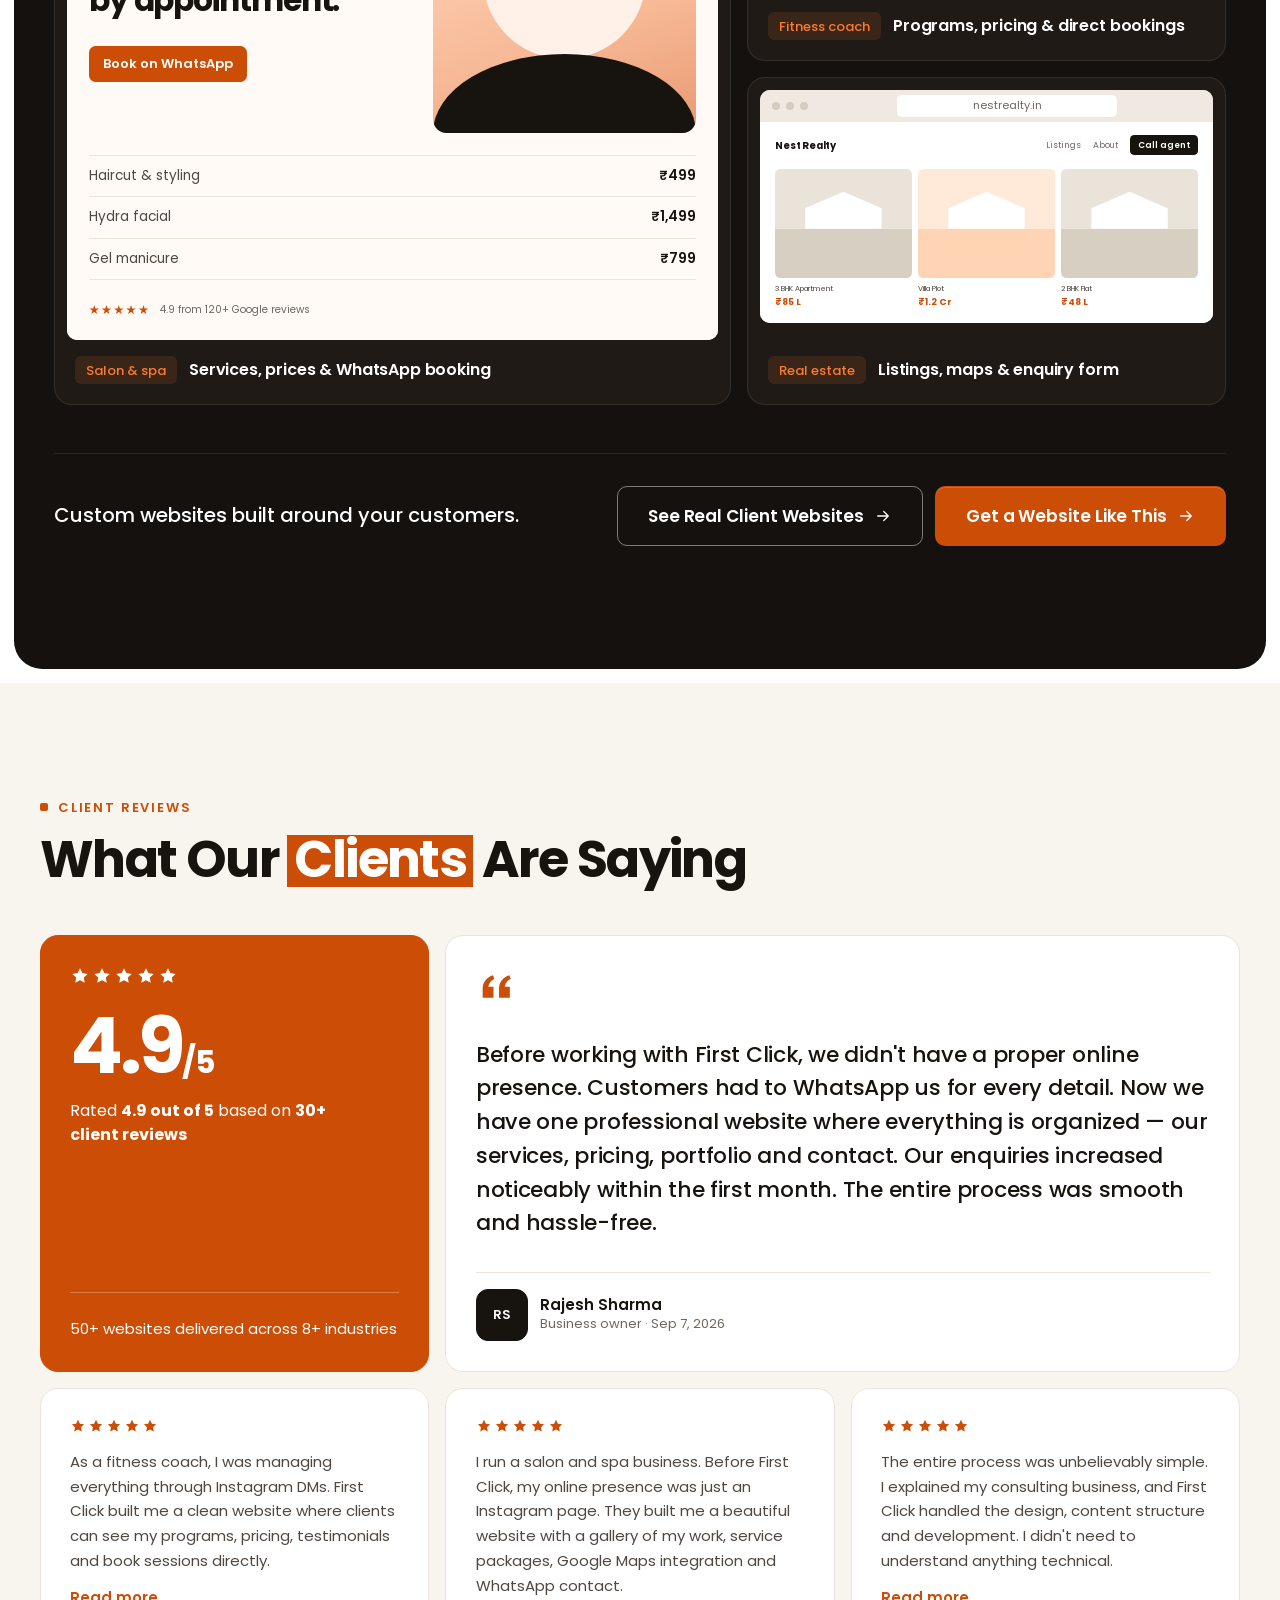
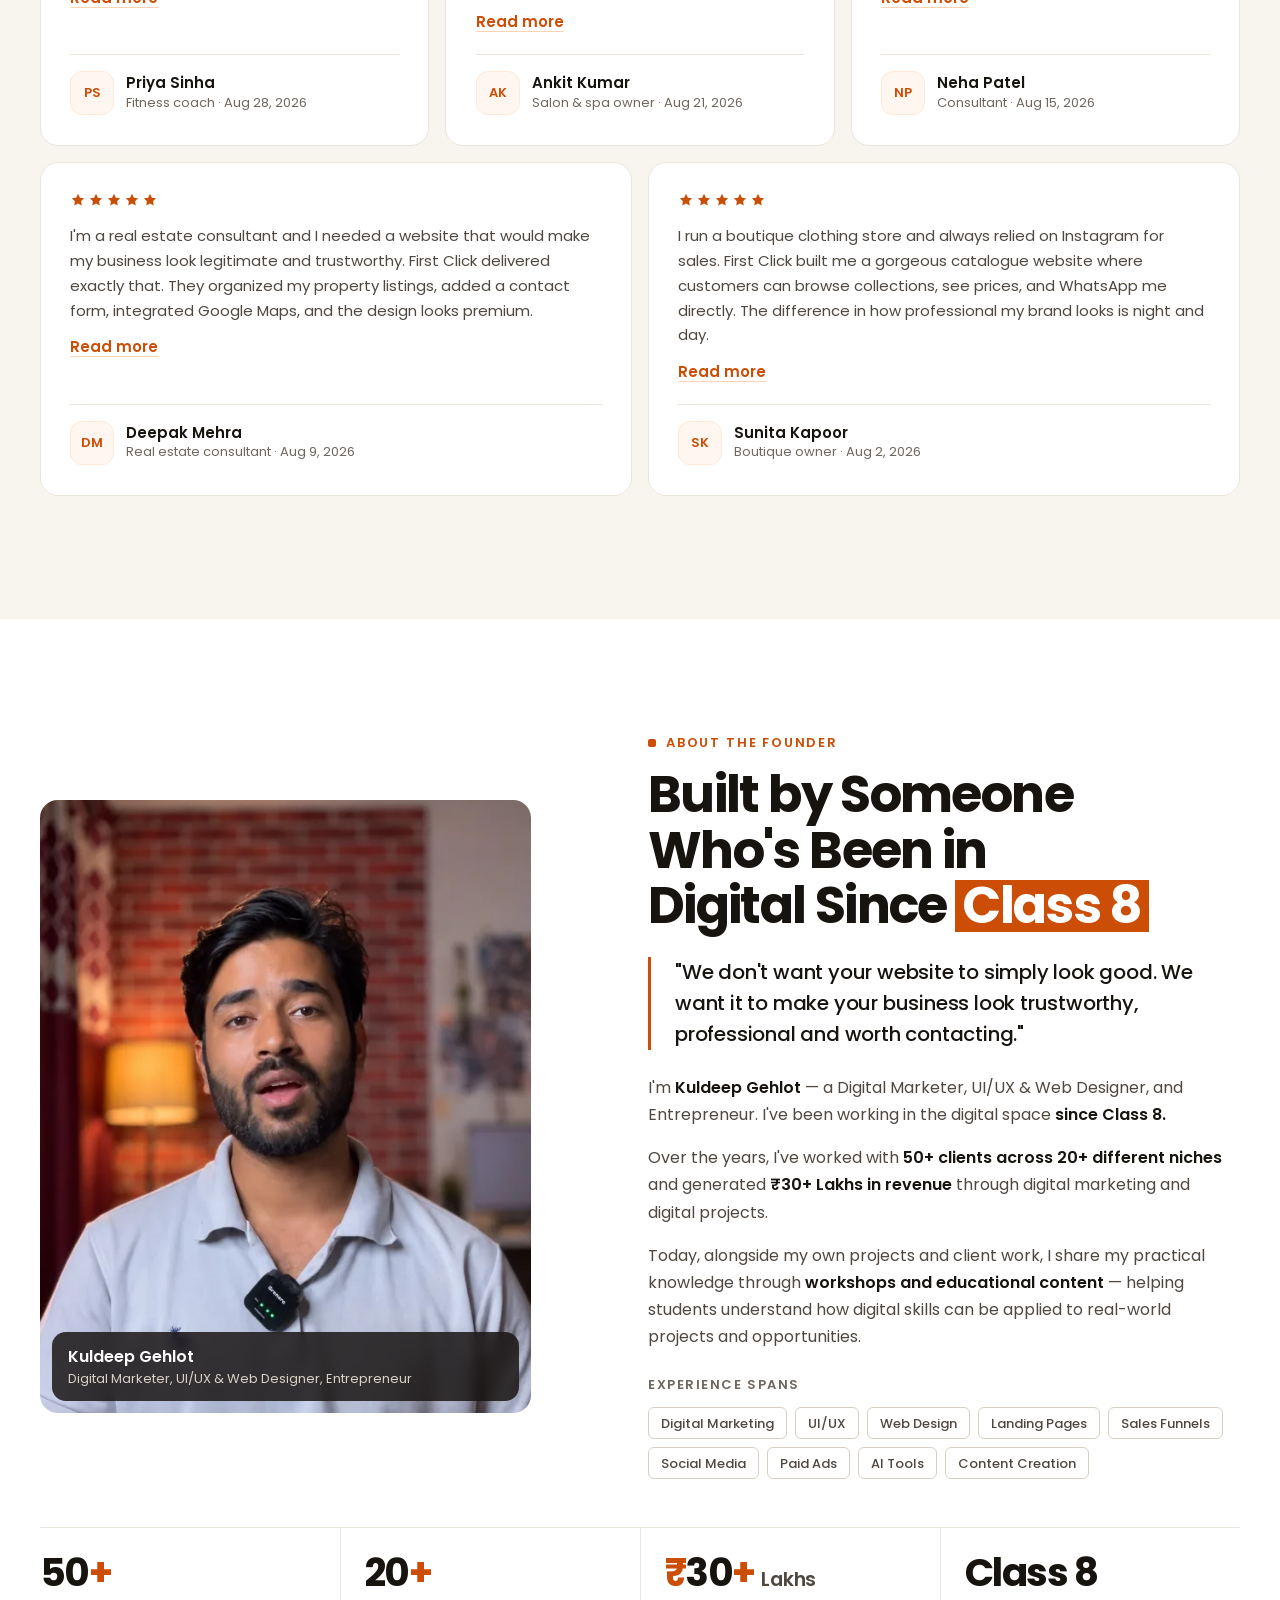
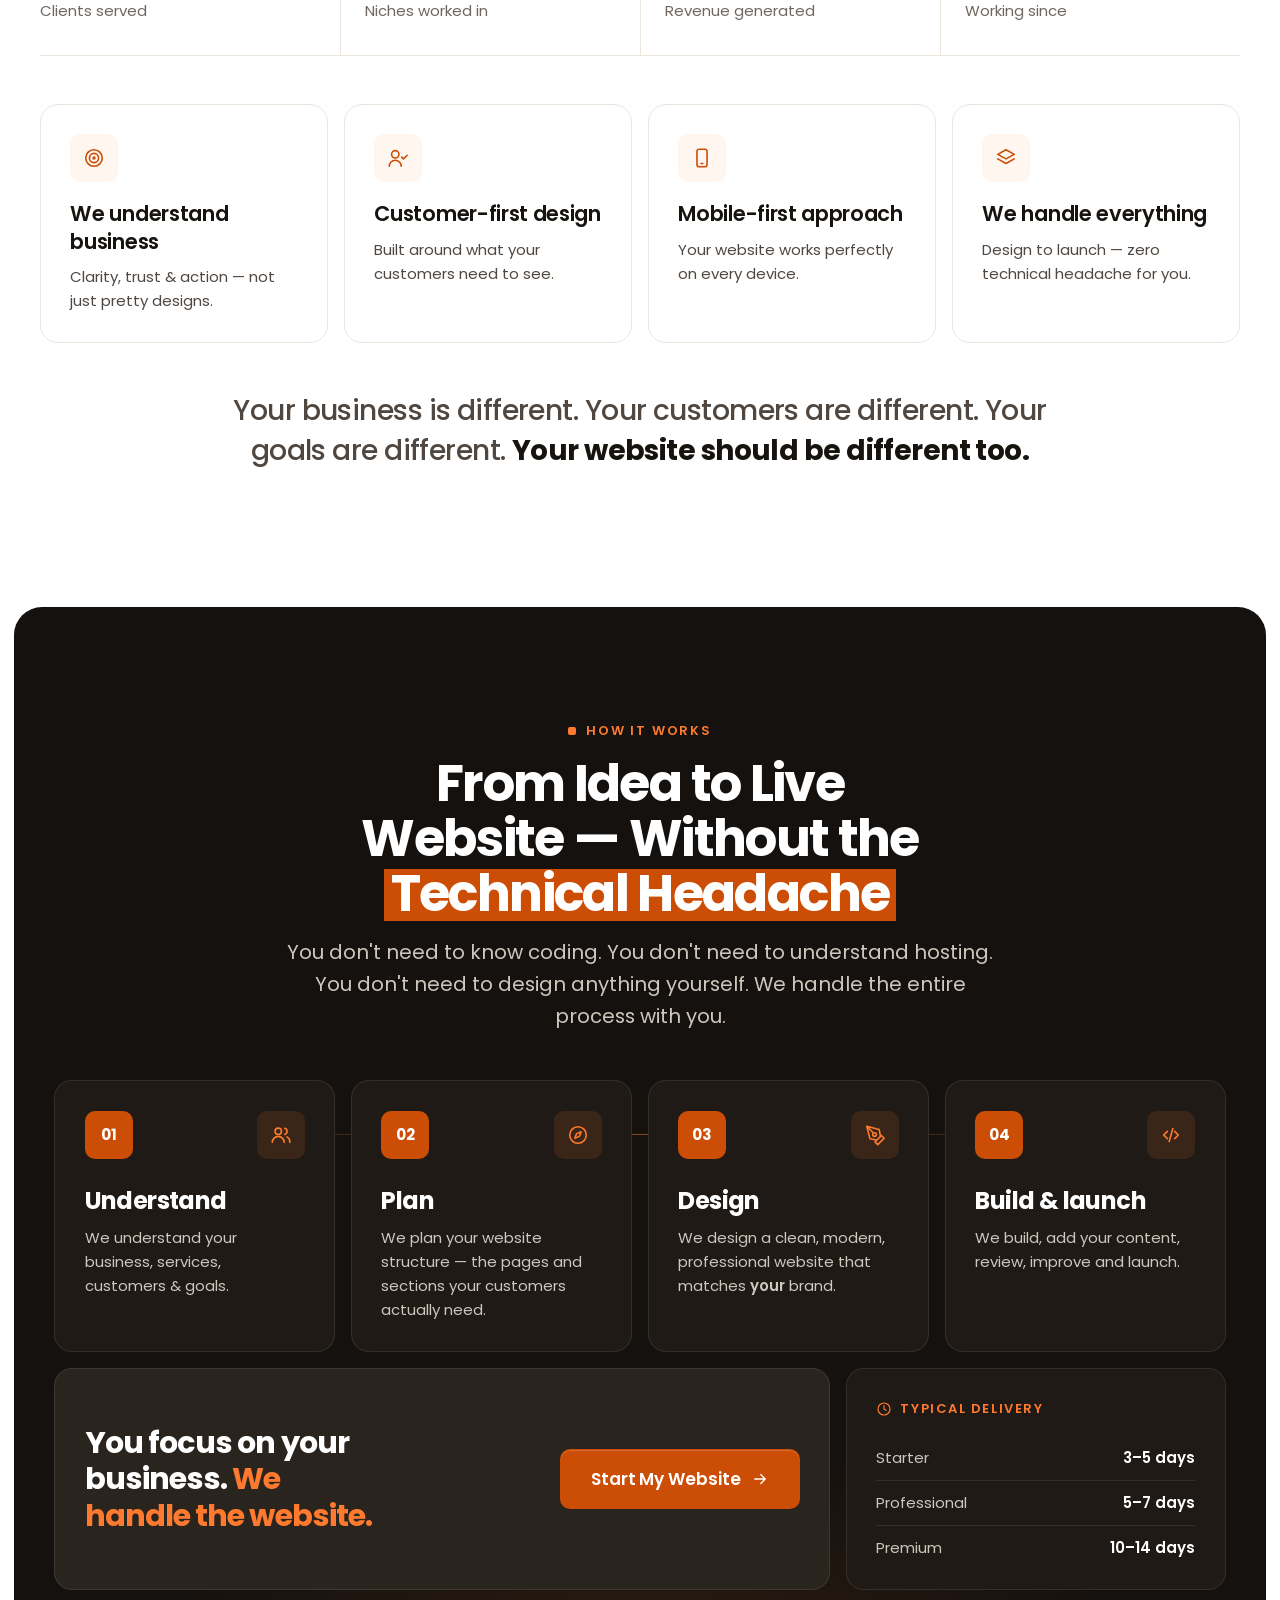
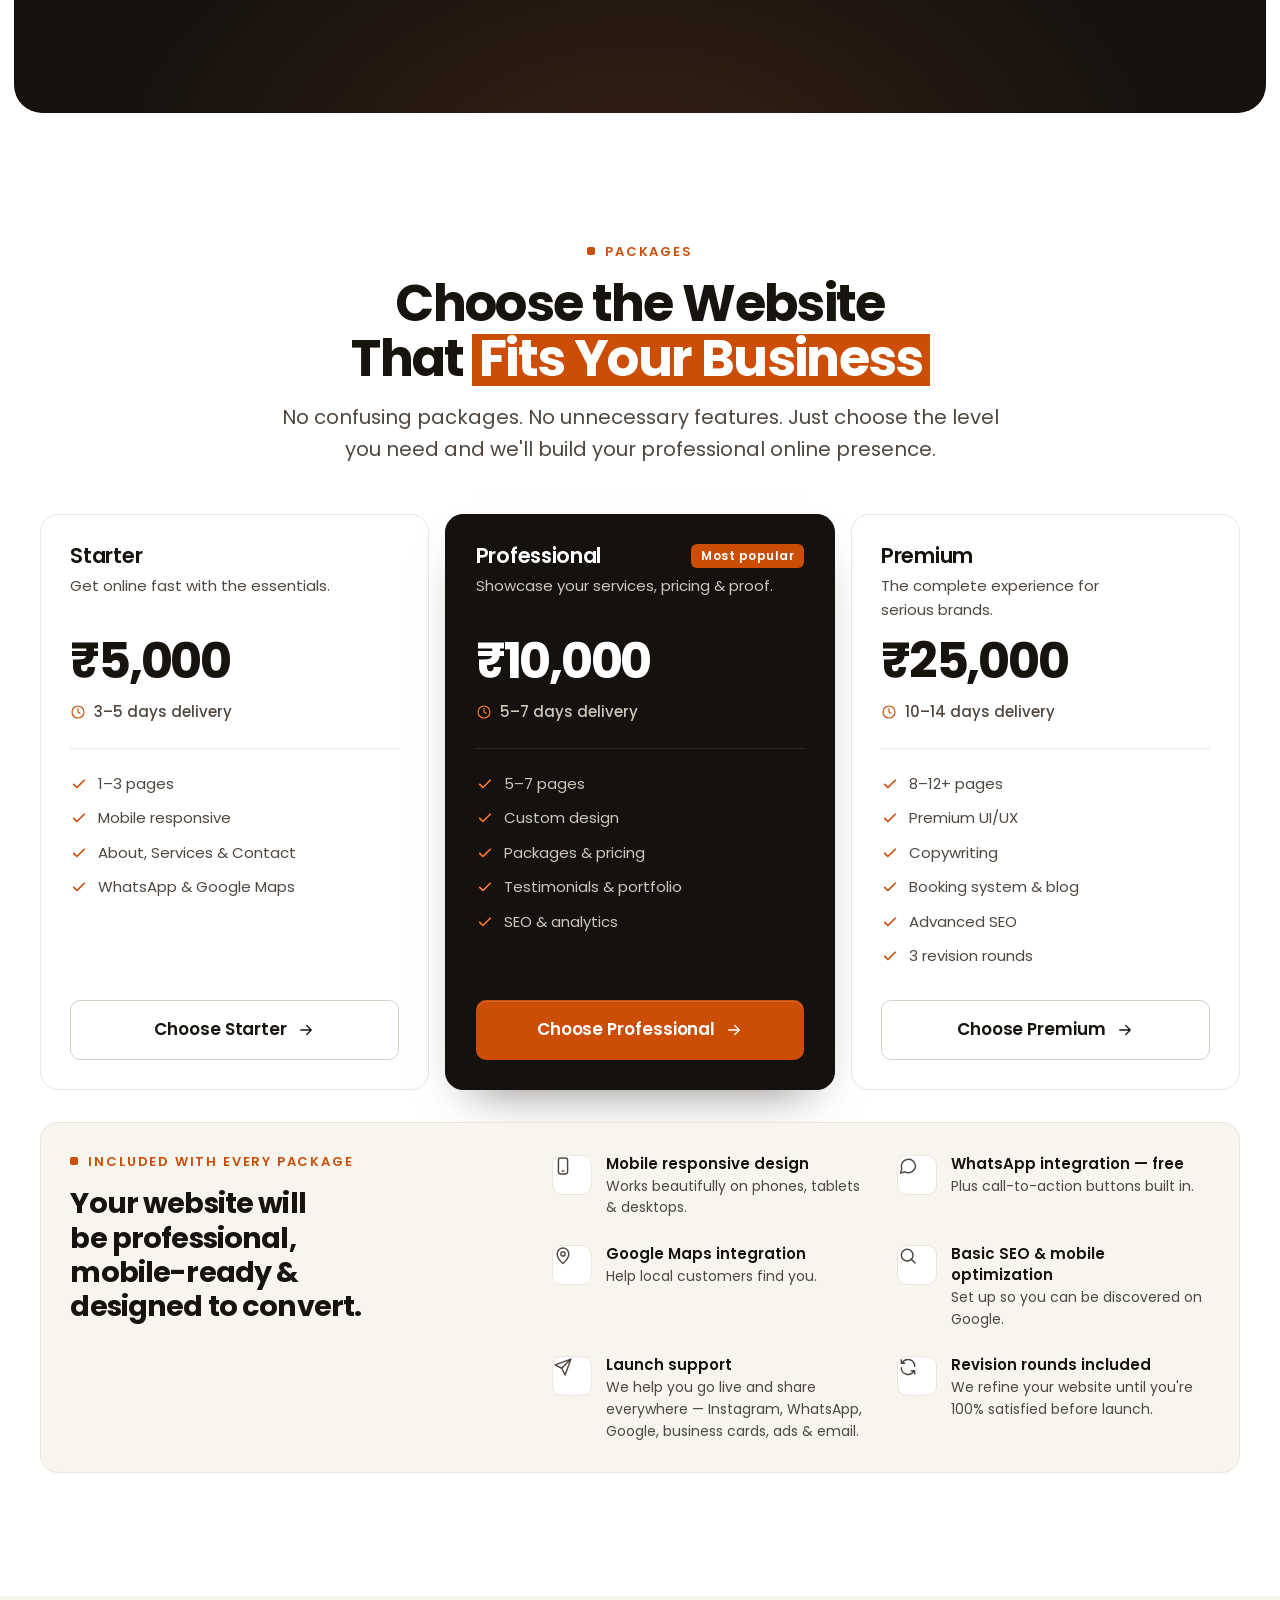
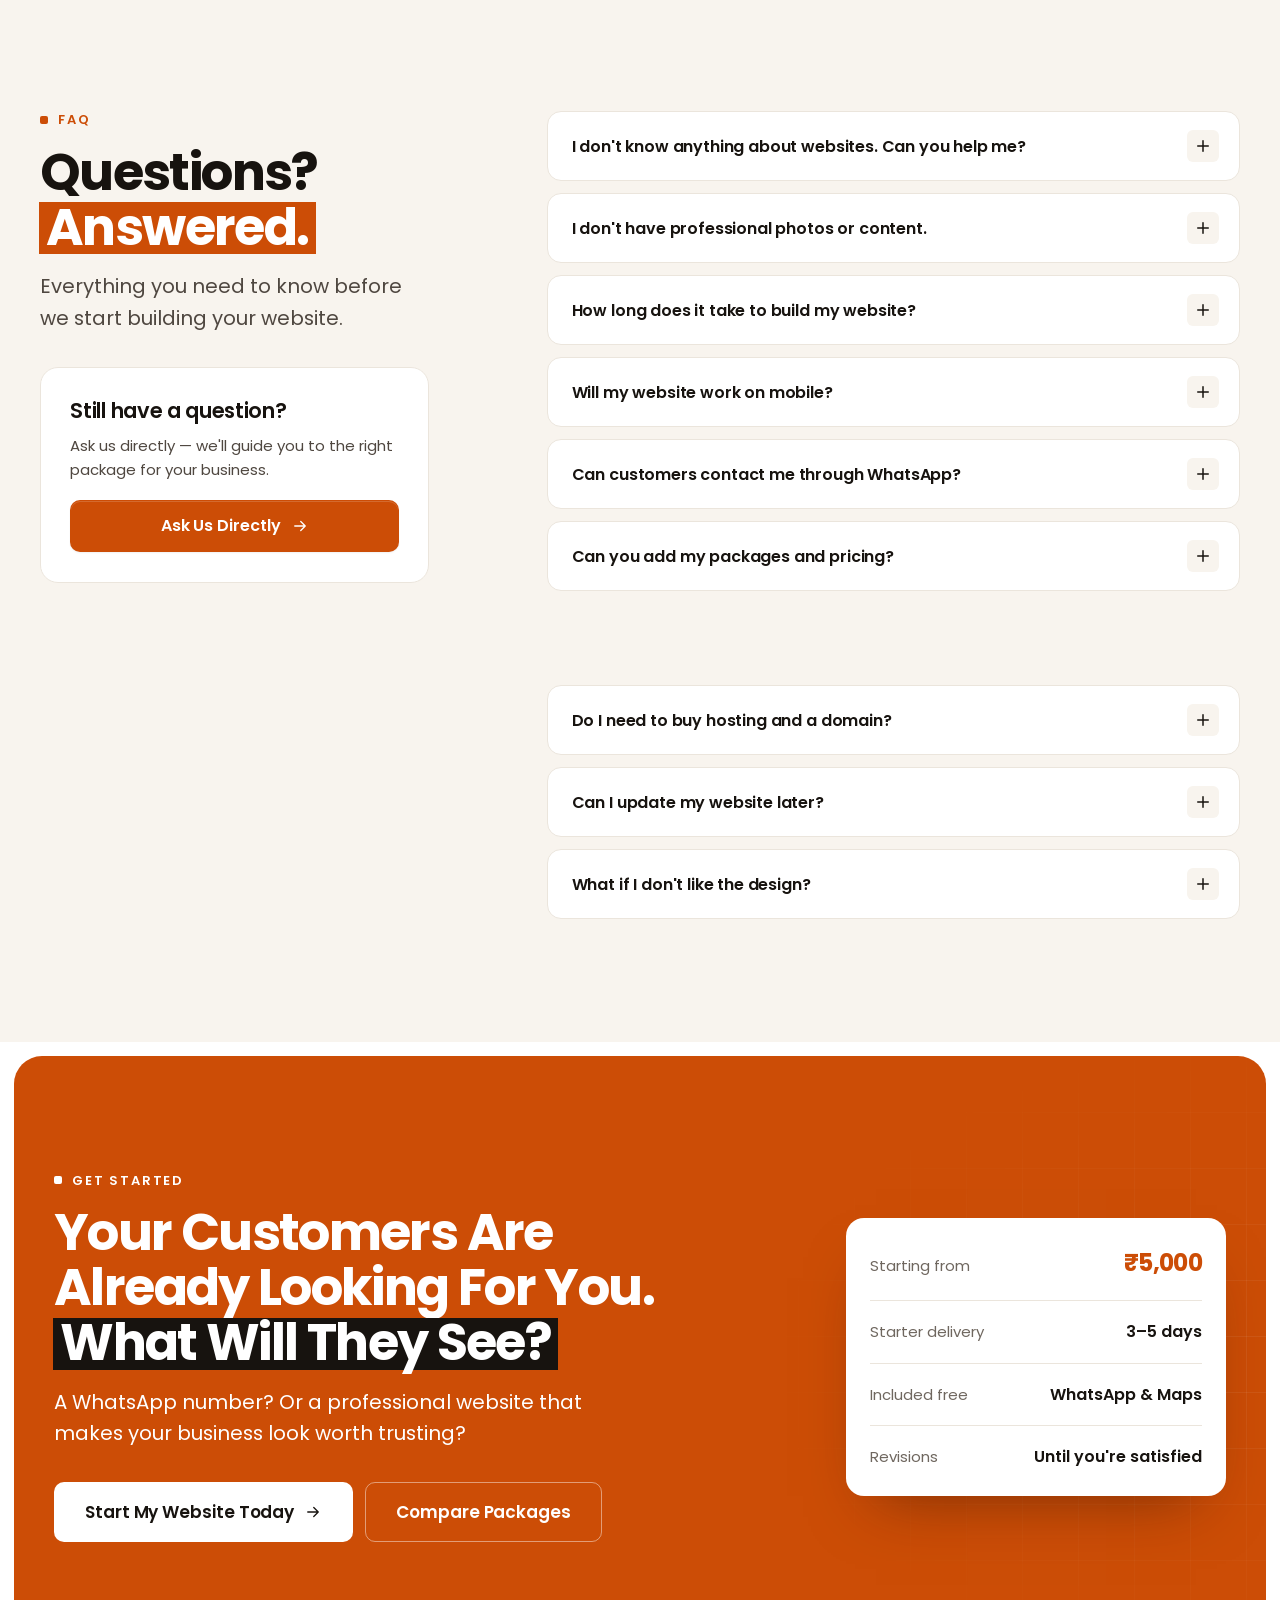
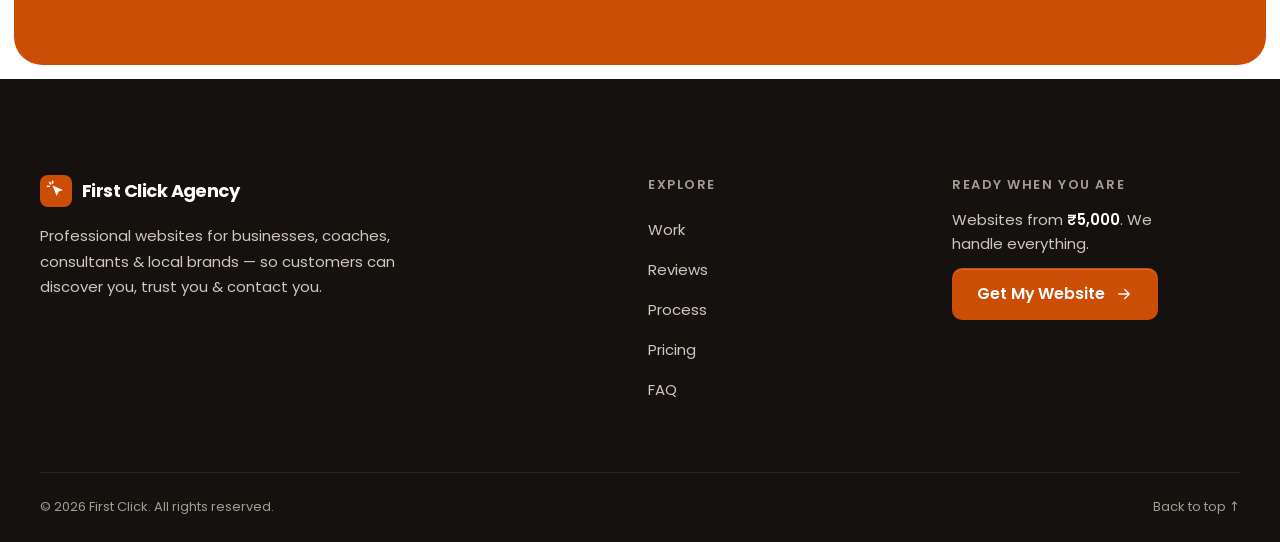
==== commit 4ad9ae4e: "Link the landing page to the portfolio - Header, mobile menu and footer "Work" links now open /work/" ====
--- a/index.html
+++ b/index.html
@@ -20,24 +20,24 @@
   <link rel="preload" as="image" href="images/kuldeep-hero.webp" type="image/webp" />
 
   <!-- Design system -->
-  <link rel="stylesheet" href="css/variables.css?v=20260918" />
-  <link rel="stylesheet" href="css/base.css?v=20260918" />
+  <link rel="stylesheet" href="css/variables.css?v=20260918.2" />
+  <link rel="stylesheet" href="css/base.css?v=20260918.2" />
 
   <!-- Sections, in page order -->
-  <link rel="stylesheet" href="css/nav.css?v=20260918" />
-  <link rel="stylesheet" href="css/hero.css?v=20260918" />
-  <link rel="stylesheet" href="css/problem.css?v=20260918" />
-  <link rel="stylesheet" href="css/solution.css?v=20260918" />
-  <link rel="stylesheet" href="css/audience.css?v=20260918" />
-  <link rel="stylesheet" href="css/features.css?v=20260918" />
-  <link rel="stylesheet" href="css/work.css?v=20260918" />
-  <link rel="stylesheet" href="css/testimonials.css?v=20260918" />
-  <link rel="stylesheet" href="css/about.css?v=20260918" />
-  <link rel="stylesheet" href="css/process.css?v=20260918" />
-  <link rel="stylesheet" href="css/pricing.css?v=20260918" />
-  <link rel="stylesheet" href="css/faq.css?v=20260918" />
-  <link rel="stylesheet" href="css/cta-footer.css?v=20260918" />
-  <link rel="stylesheet" href="css/sticky-bar.css?v=20260918" />
+  <link rel="stylesheet" href="css/nav.css?v=20260918.2" />
+  <link rel="stylesheet" href="css/hero.css?v=20260918.2" />
+  <link rel="stylesheet" href="css/problem.css?v=20260918.2" />
+  <link rel="stylesheet" href="css/solution.css?v=20260918.2" />
+  <link rel="stylesheet" href="css/audience.css?v=20260918.2" />
+  <link rel="stylesheet" href="css/features.css?v=20260918.2" />
+  <link rel="stylesheet" href="css/work.css?v=20260918.2" />
+  <link rel="stylesheet" href="css/testimonials.css?v=20260918.2" />
+  <link rel="stylesheet" href="css/about.css?v=20260918.2" />
+  <link rel="stylesheet" href="css/process.css?v=20260918.2" />
+  <link rel="stylesheet" href="css/pricing.css?v=20260918.2" />
+  <link rel="stylesheet" href="css/faq.css?v=20260918.2" />
+  <link rel="stylesheet" href="css/cta-footer.css?v=20260918.2" />
+  <link rel="stylesheet" href="css/sticky-bar.css?v=20260918.2" />
 </head>
 <body>
 
@@ -102,7 +102,7 @@
 
       <div class="nav-links-wrap">
         <ul class="nav-links">
-          <li><a href="#work">Work</a></li>
+          <li><a href="work/">Work</a></li>
           <li><a href="#reviews">Reviews</a></li>
           <li><a href="#process">Process</a></li>
           <li><a href="#pricing">Pricing</a></li>
@@ -126,7 +126,7 @@
 
     <div class="mobile-menu" id="mobileMenu">
       <ul class="mobile-menu-links container">
-        <li><a href="#work">Work</a></li>
+        <li><a href="work/">Work</a></li>
         <li><a href="#reviews">Reviews</a></li>
         <li><a href="#process">Process</a></li>
         <li><a href="#pricing">Pricing</a></li>
@@ -650,10 +650,16 @@
 
           <div class="work-footer" data-reveal>
             <p>Custom websites built around your customers.</p>
-            <a class="btn btn-primary btn-lg" href="#contact" data-cta>
-              Get a Website Like This
-              <svg class="icon" aria-hidden="true"><use href="#i-arrow"/></svg>
-            </a>
+            <div class="work-footer-actions">
+              <a class="btn btn-outline-light btn-lg" href="work/">
+                See Real Client Websites
+                <svg class="icon" aria-hidden="true"><use href="#i-arrow"/></svg>
+              </a>
+              <a class="btn btn-primary btn-lg" href="#contact" data-cta>
+                Get a Website Like This
+                <svg class="icon" aria-hidden="true"><use href="#i-arrow"/></svg>
+              </a>
+            </div>
           </div>
         </div>
       </div>
@@ -1147,7 +1153,7 @@
         <nav class="footer-nav" aria-label="Footer">
           <p class="footer-label">Explore</p>
           <ul>
-            <li><a href="#work">Work</a></li>
+            <li><a href="work/">Work</a></li>
             <li><a href="#reviews">Reviews</a></li>
             <li><a href="#process">Process</a></li>
             <li><a href="#pricing">Pricing</a></li>
@@ -1186,7 +1192,7 @@
     </div>
   </div>
 
-  <script src="js/main.js?v=20260918" defer></script>
-  <script src="js/faq.js?v=20260918" defer></script>
+  <script src="js/main.js?v=20260918.2" defer></script>
+  <script src="js/faq.js?v=20260918.2" defer></script>
 </body>
 </html>
--- a/css/work.css
+++ b/css/work.css
@@ -389,6 +389,12 @@
   color: var(--text);
 }
 
+.work-footer-actions {
+  display: flex;
+  flex-wrap: wrap;
+  gap: 12px;
+}
+
 @media (max-width: 1023px) {
   .work-card,
   .work-card--lg {
@@ -415,6 +421,7 @@
     display: none;
   }
 
+  .work-footer-actions,
   .work-footer .btn {
     width: 100%;
   }
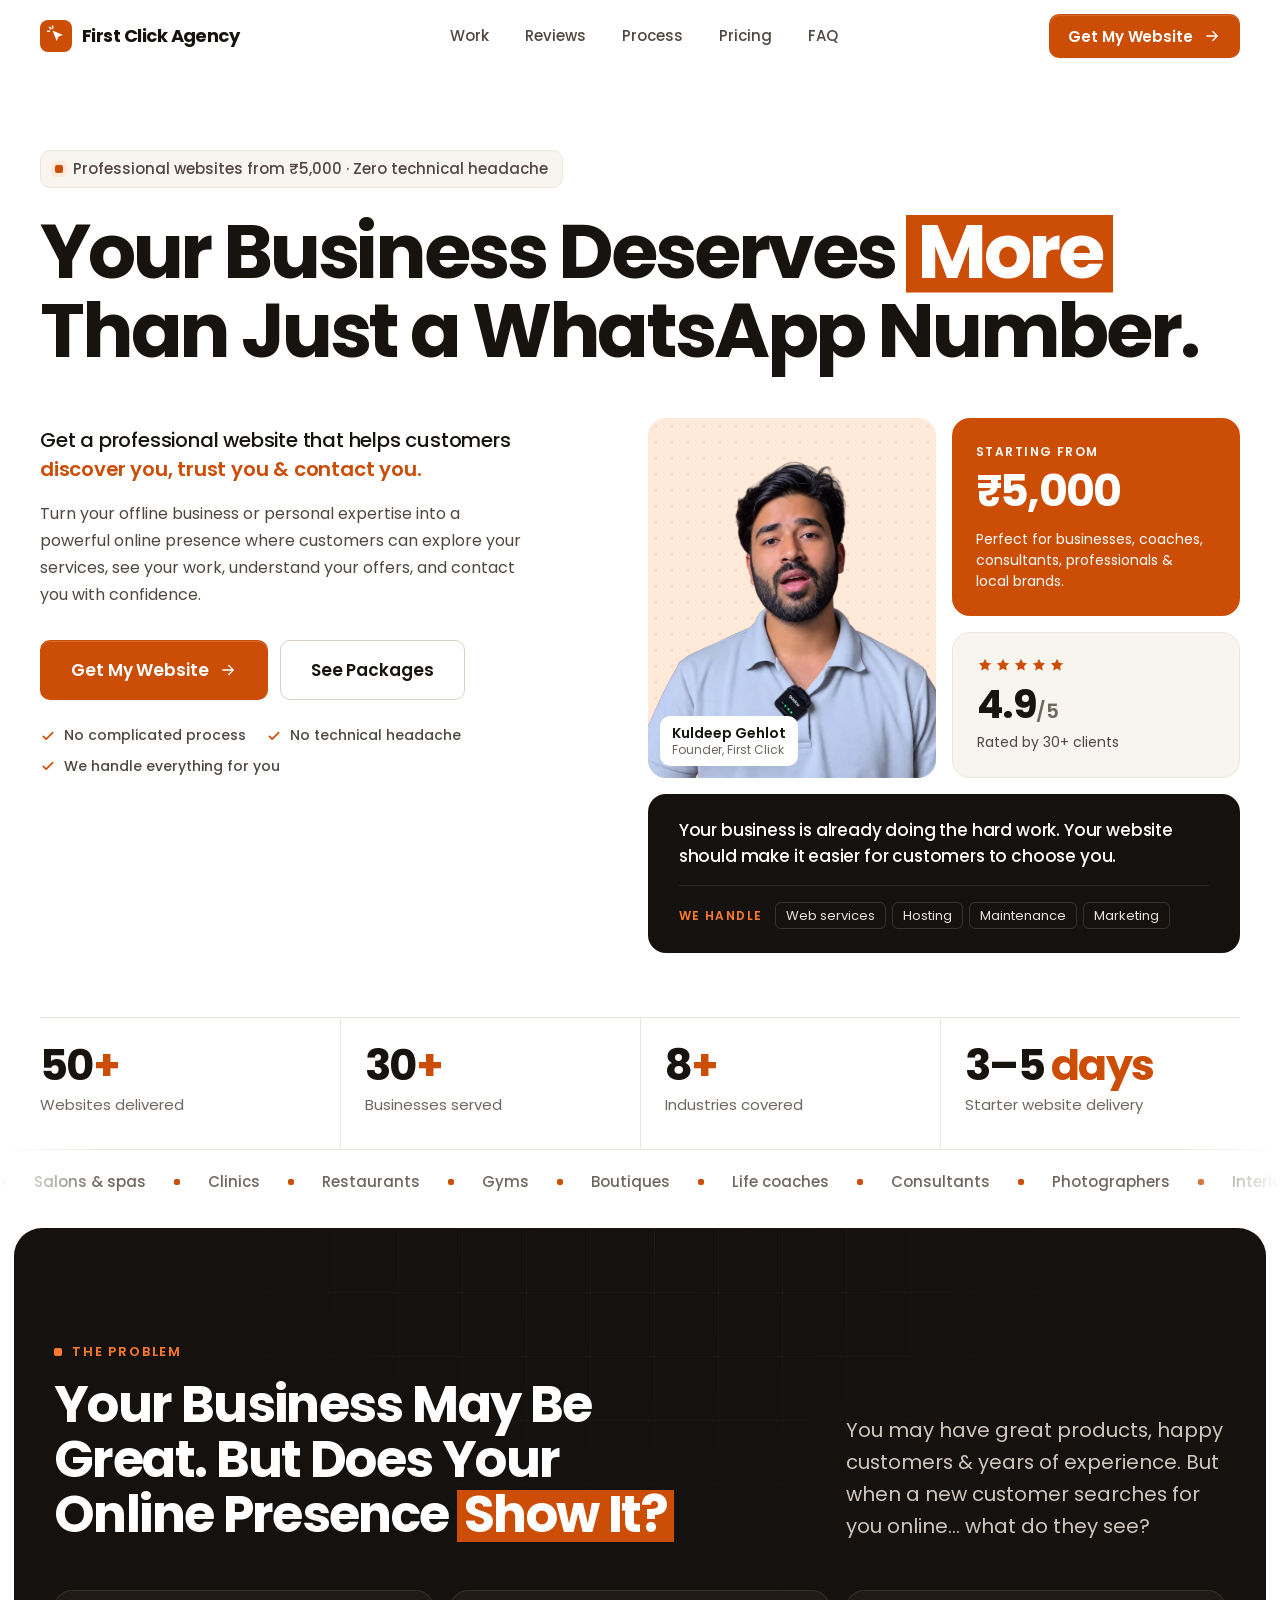
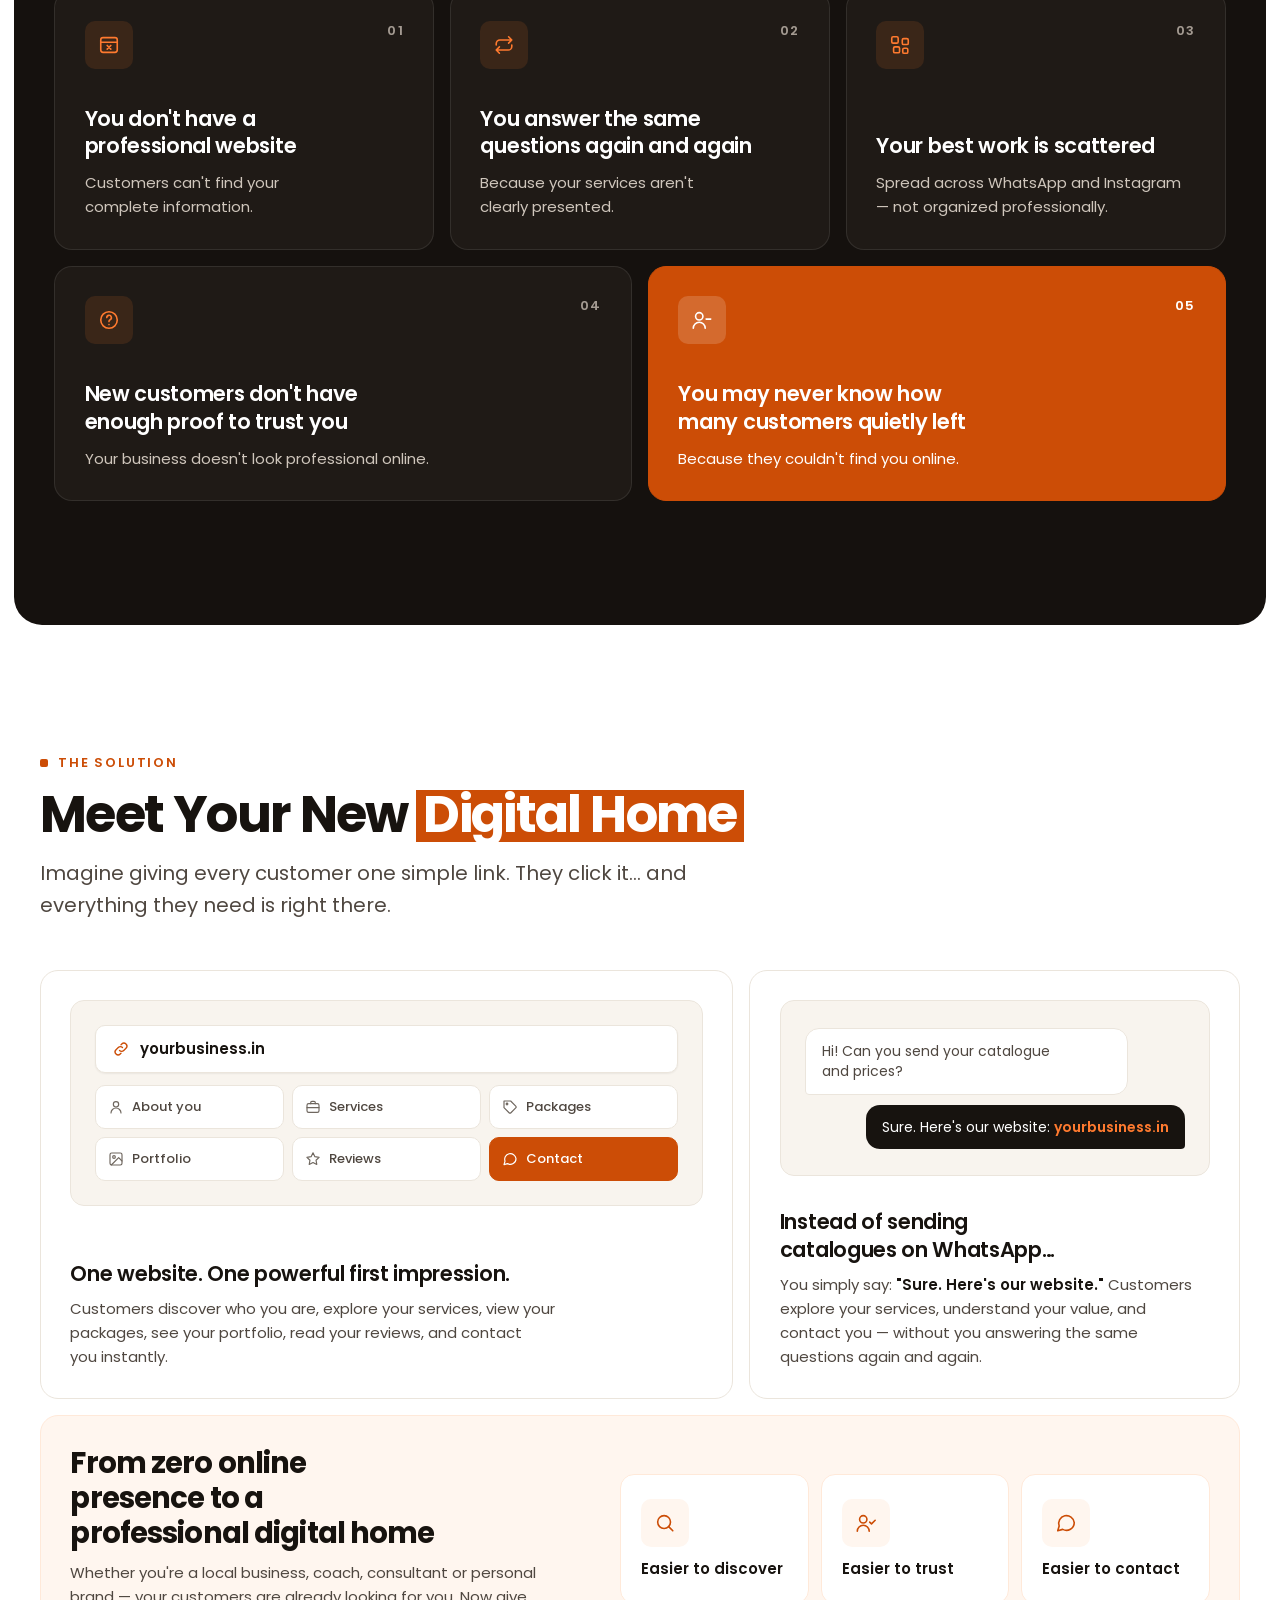
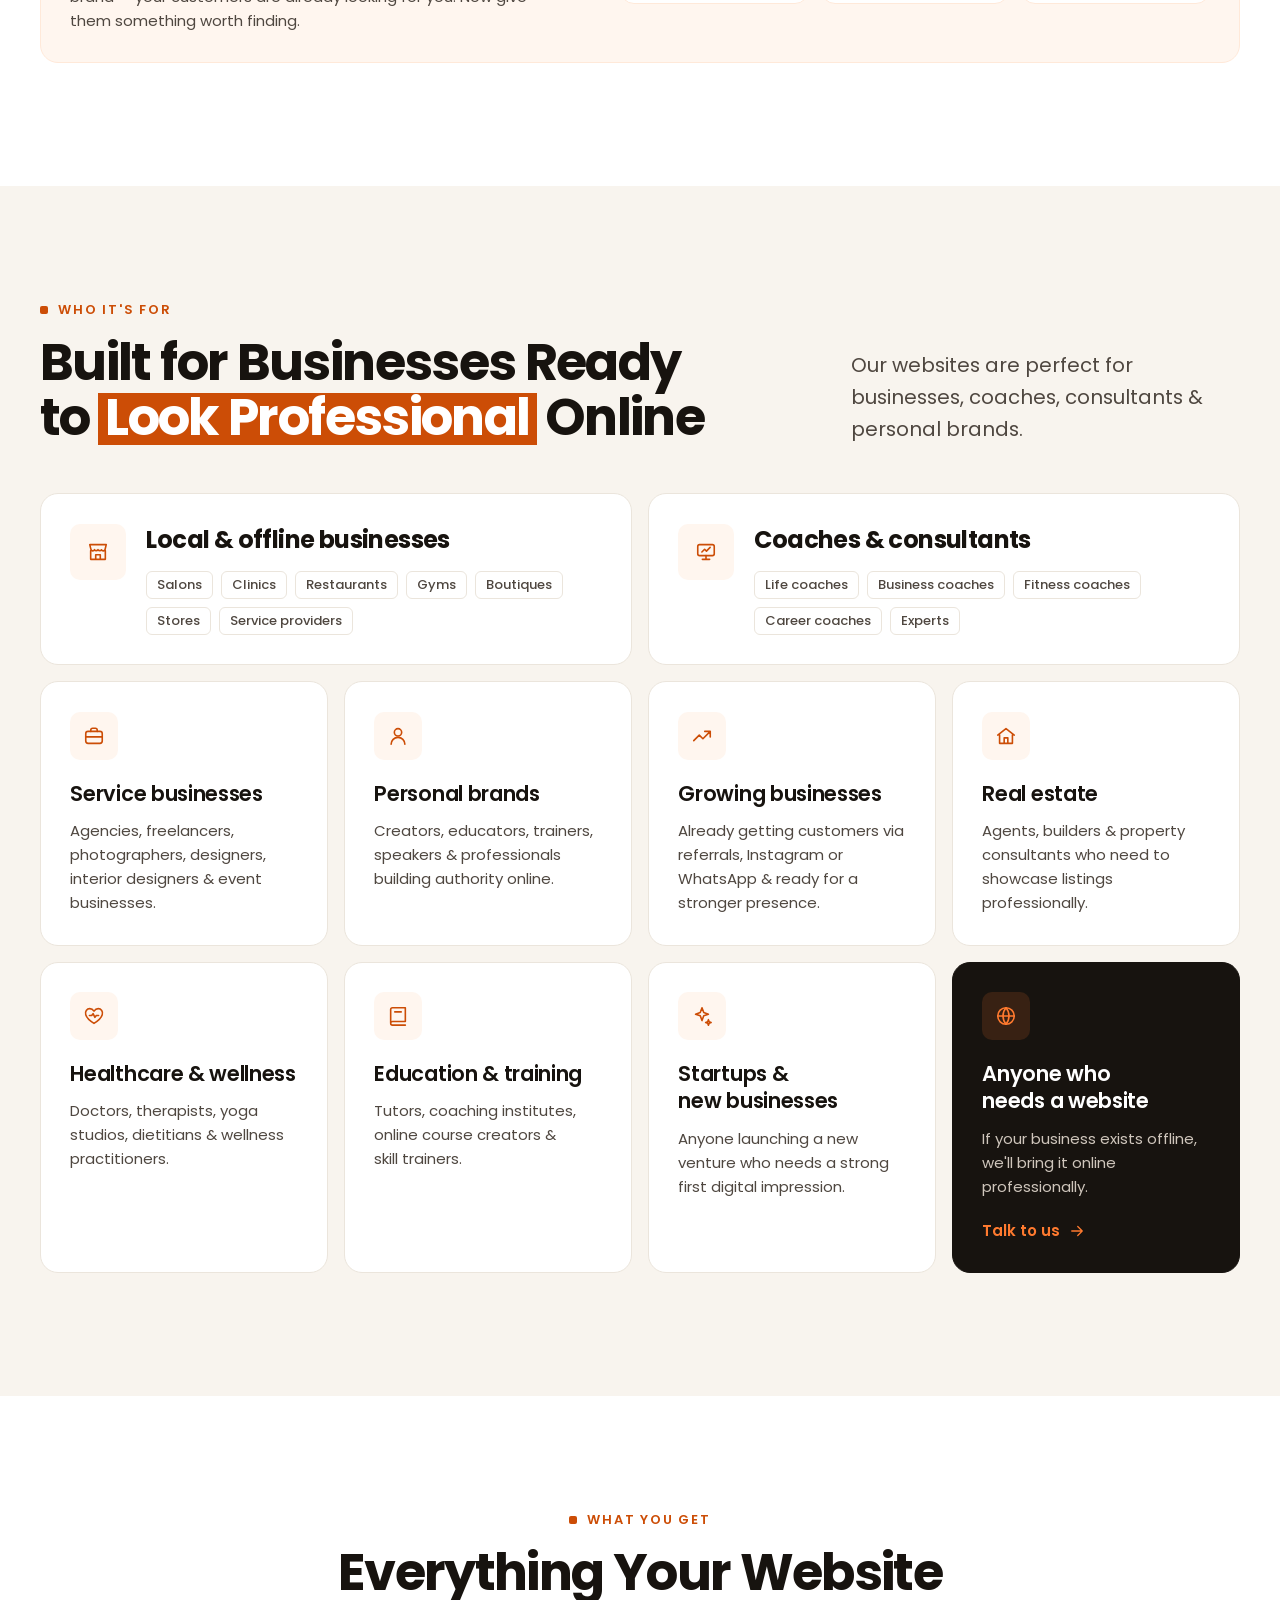
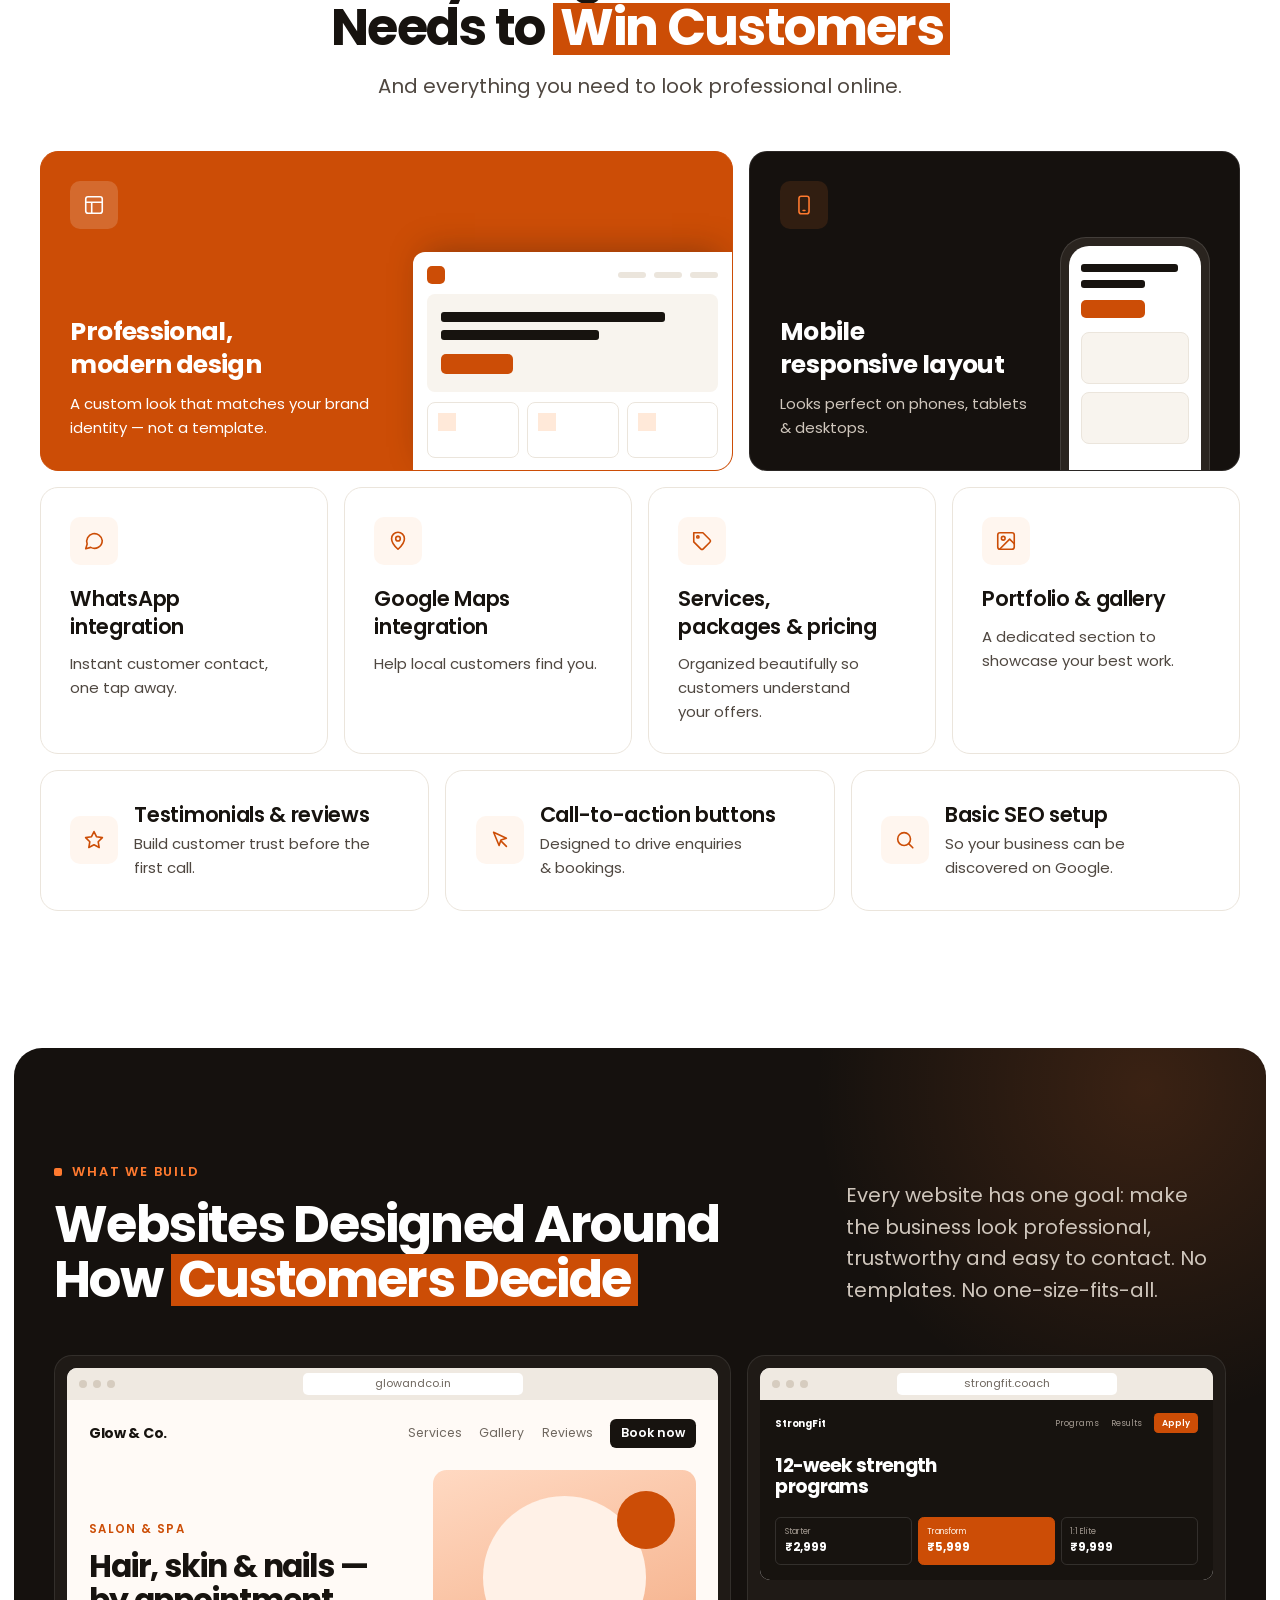
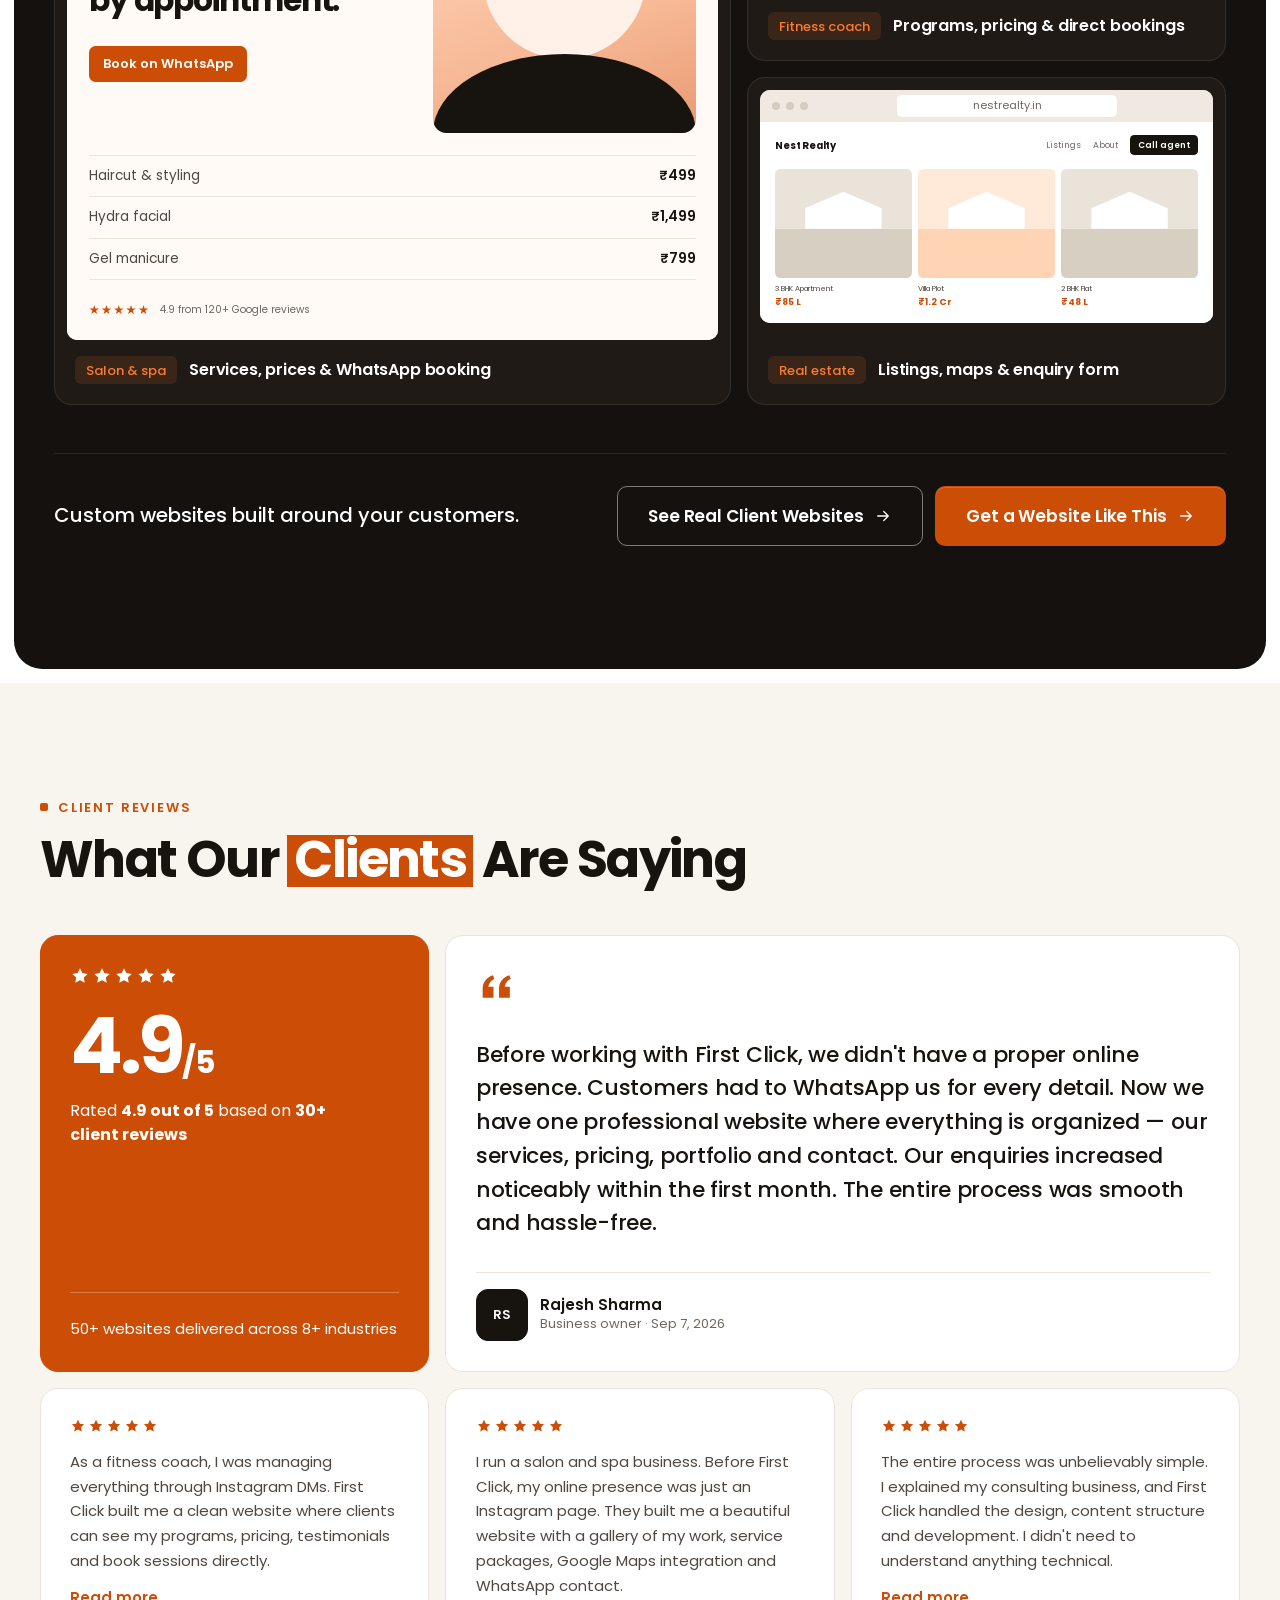
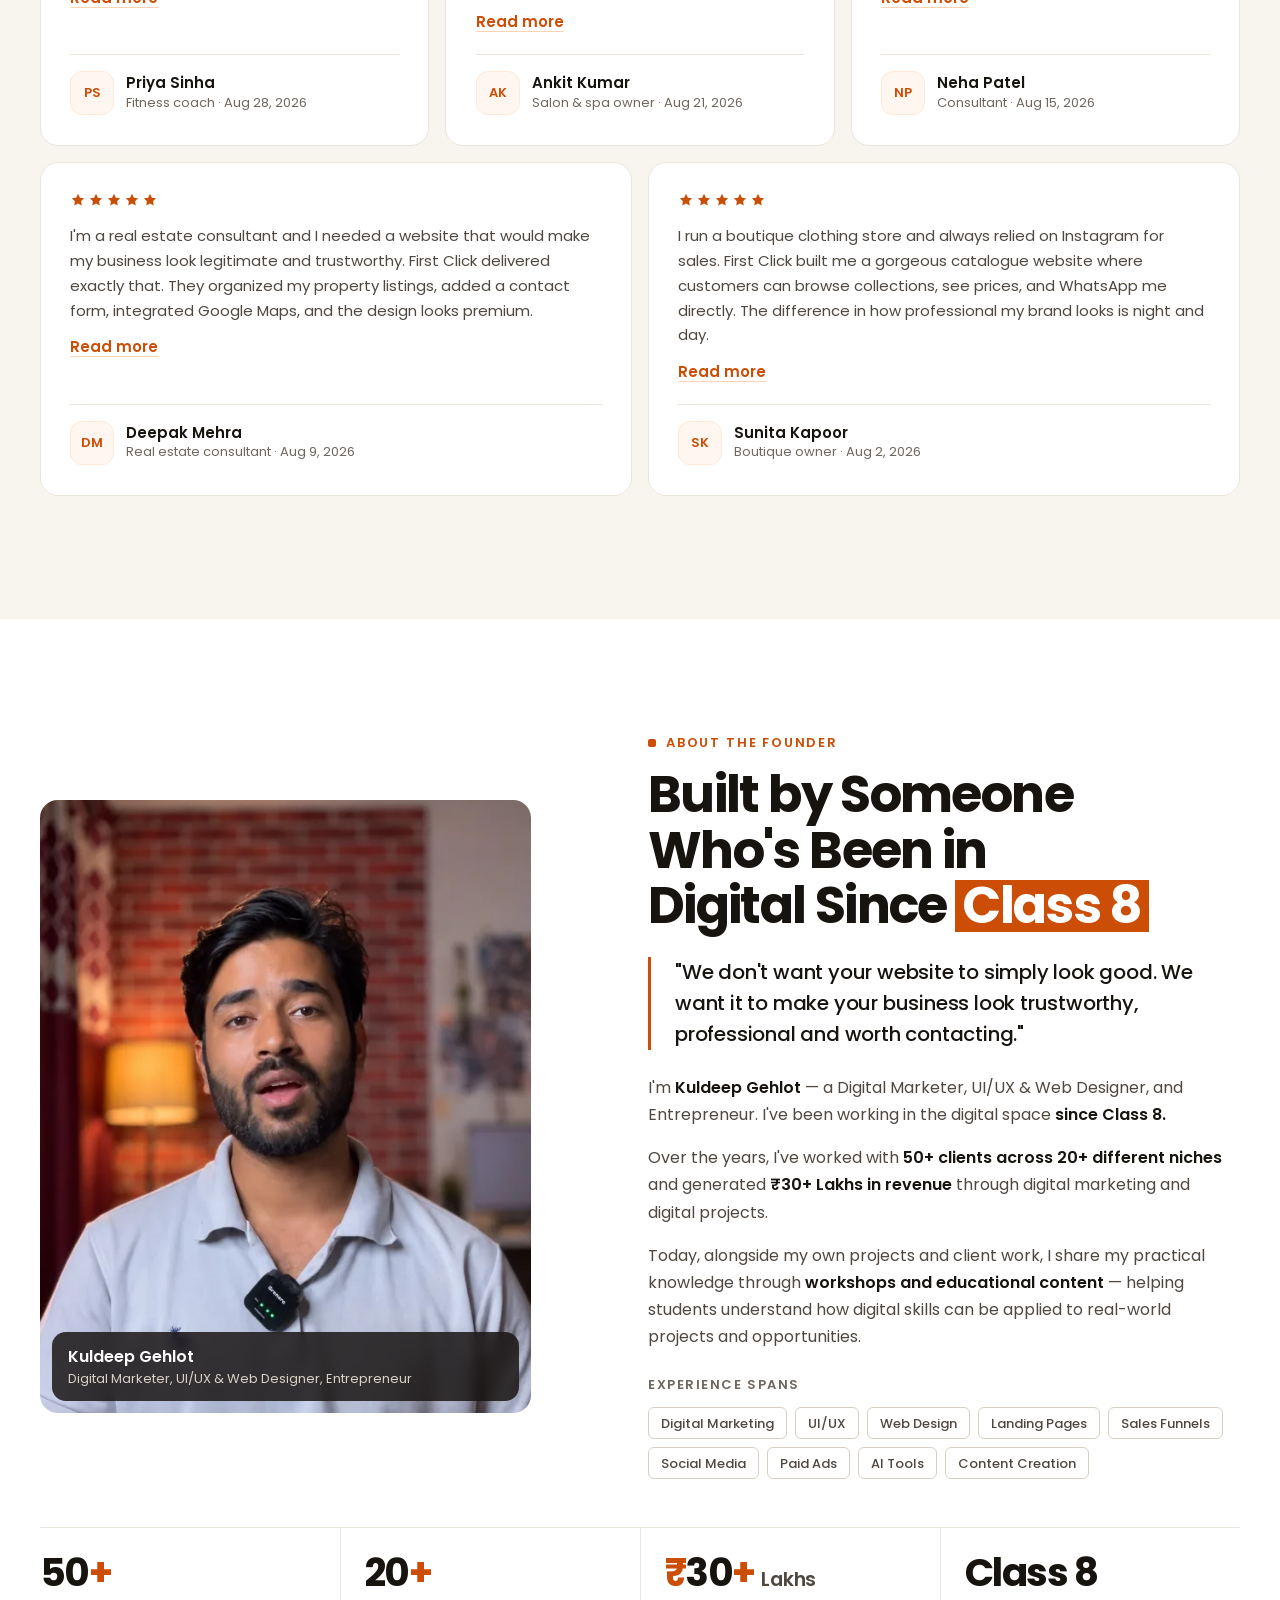
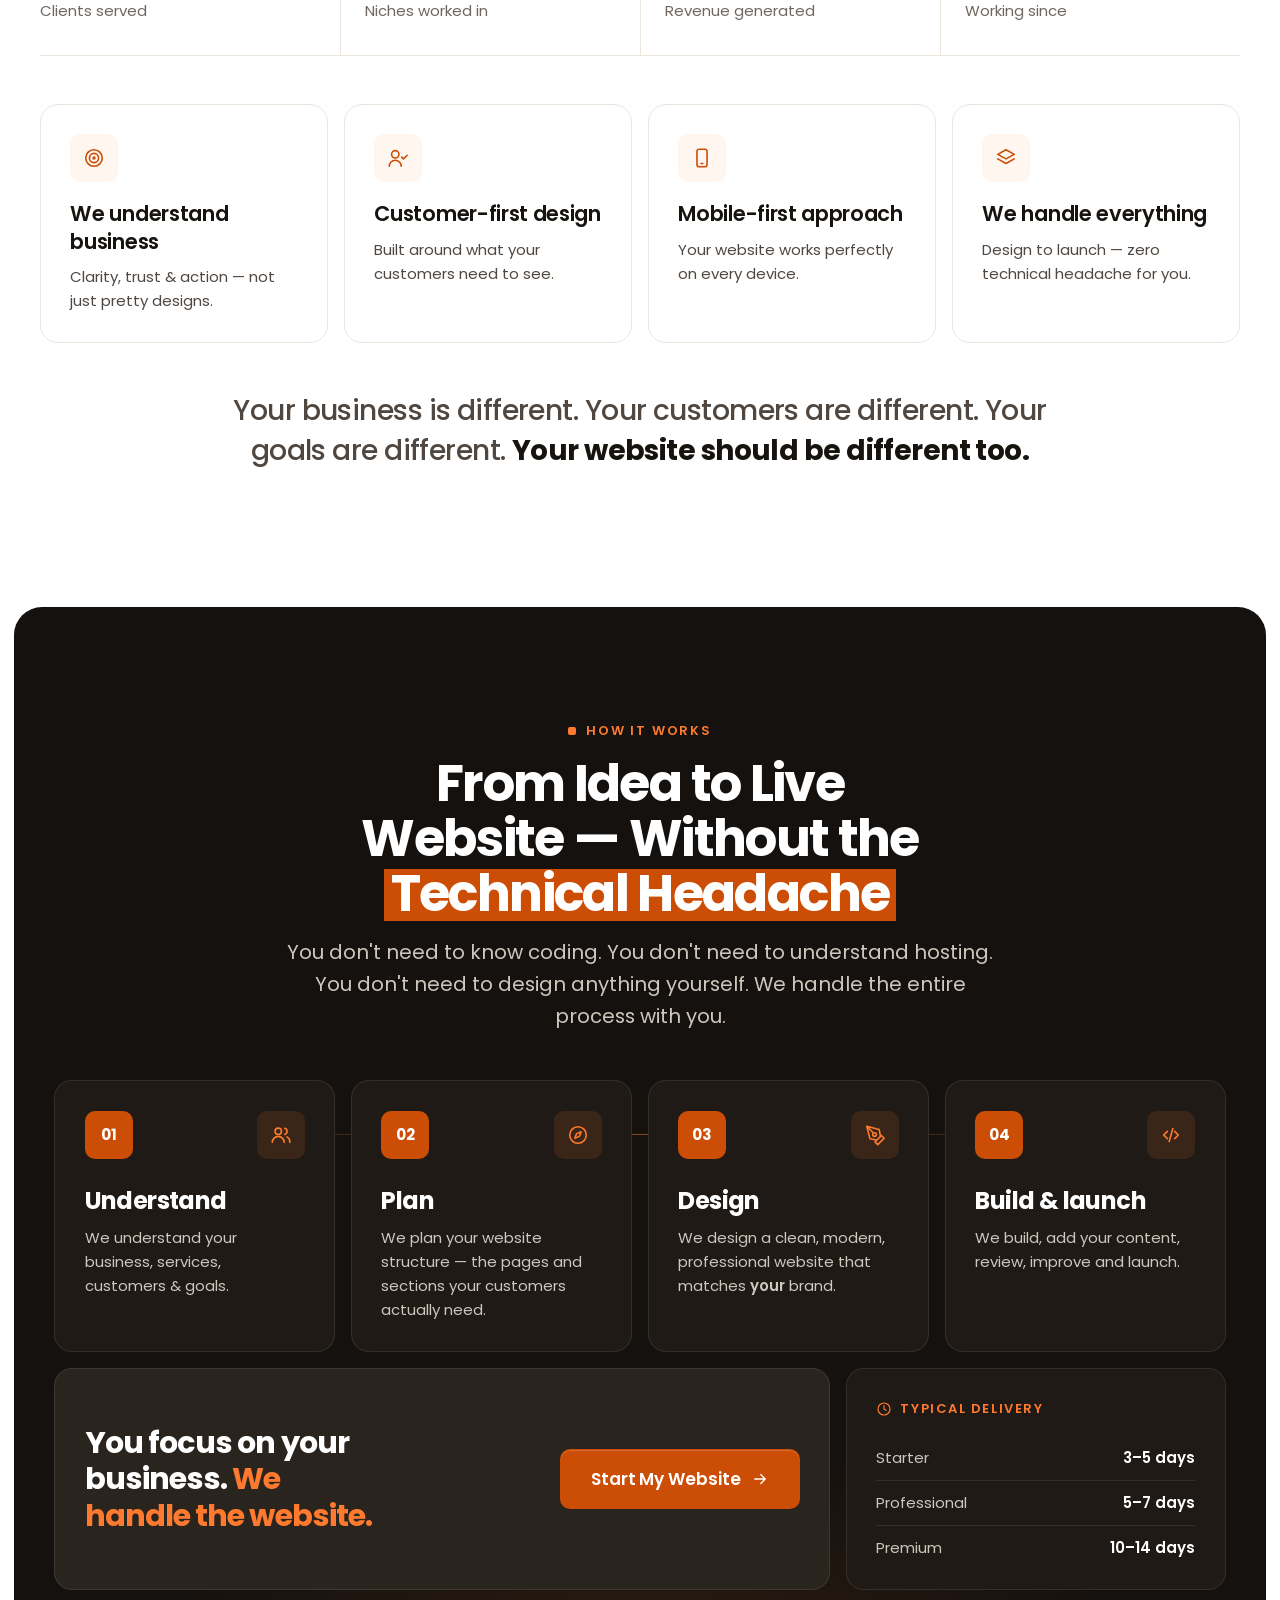
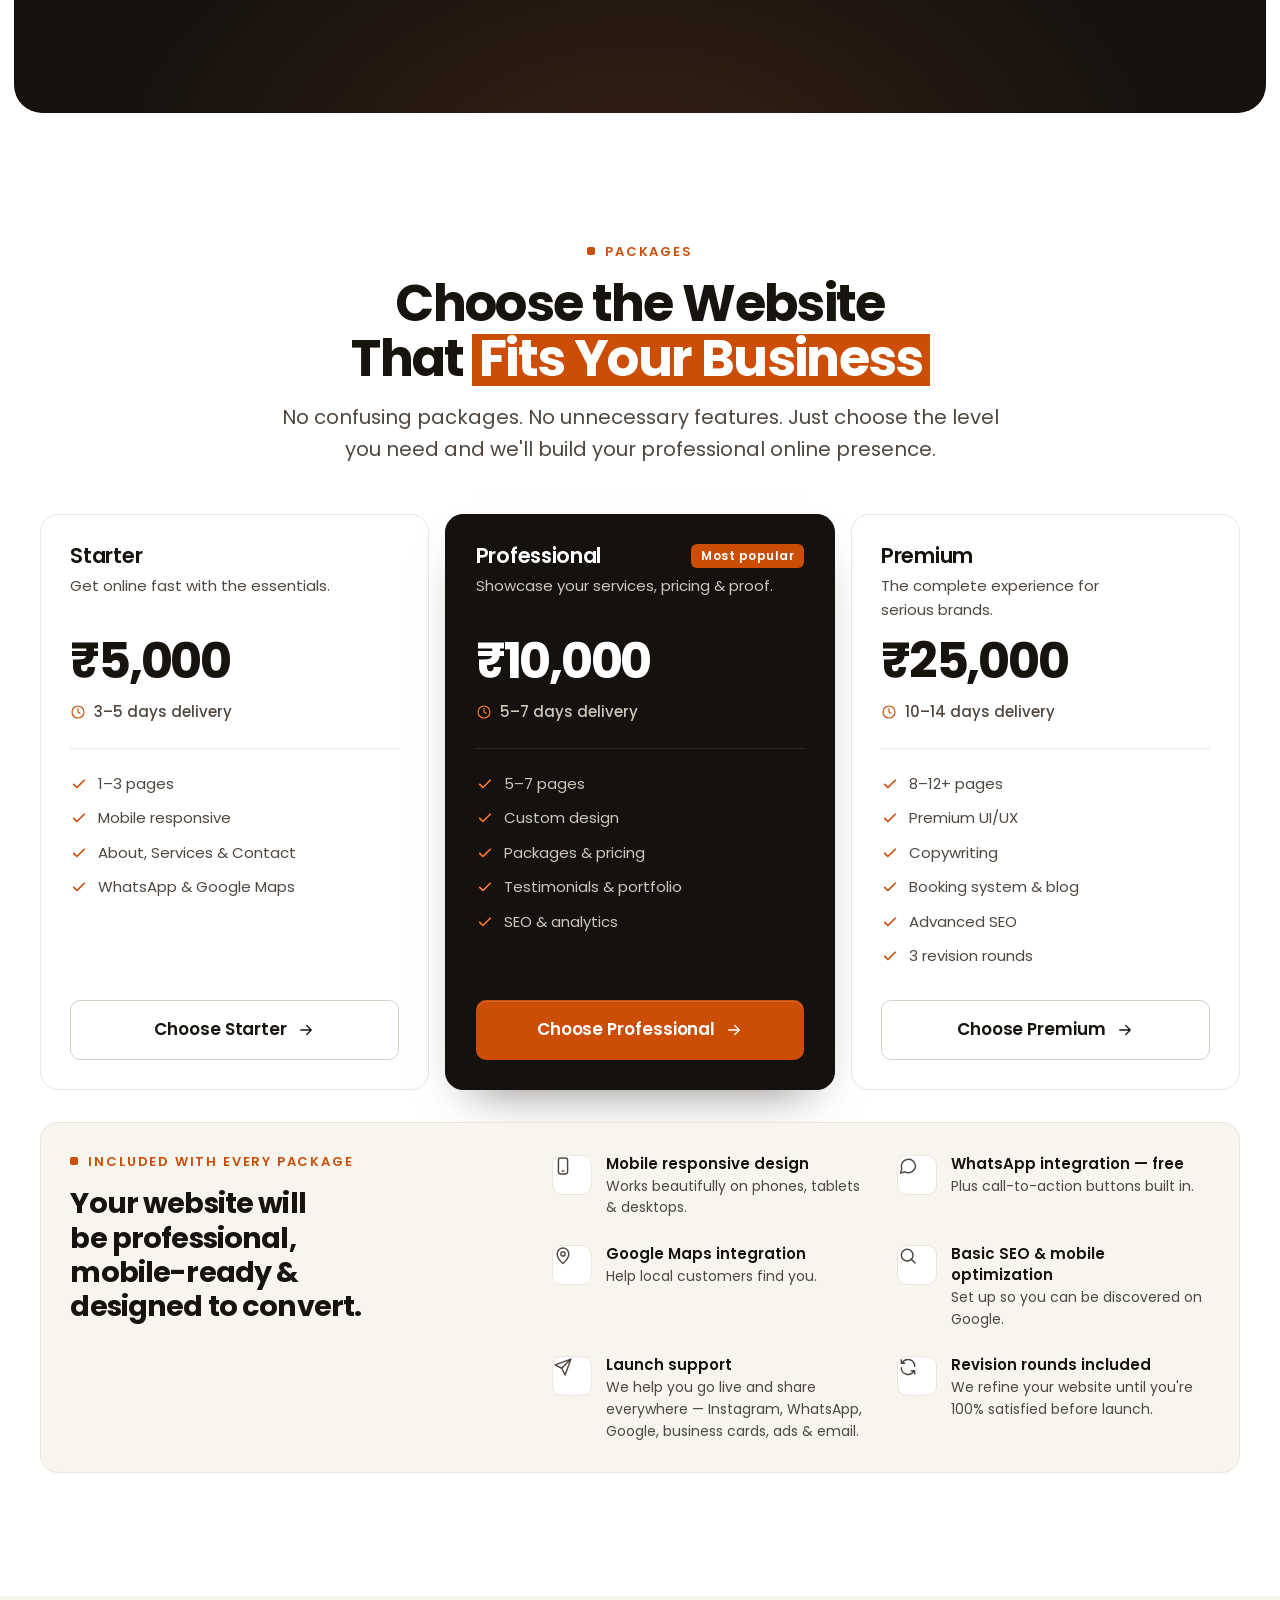
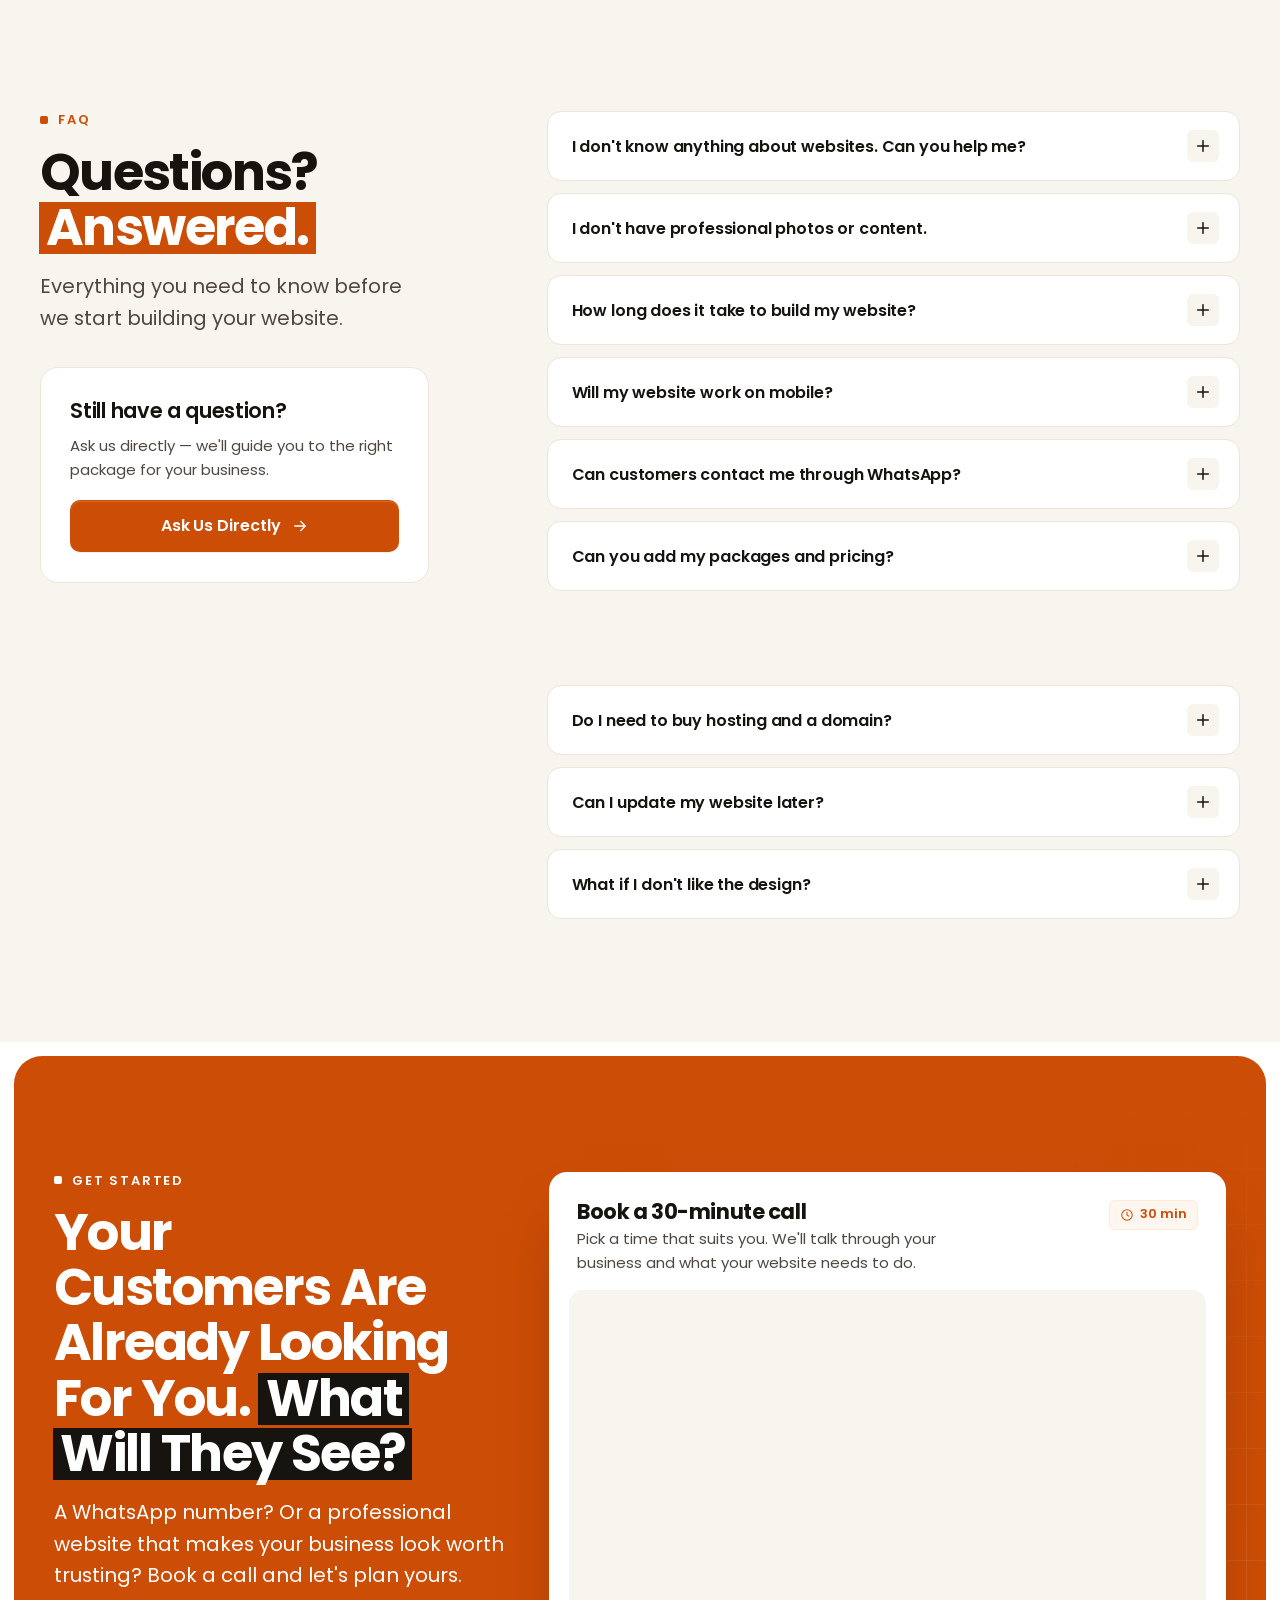
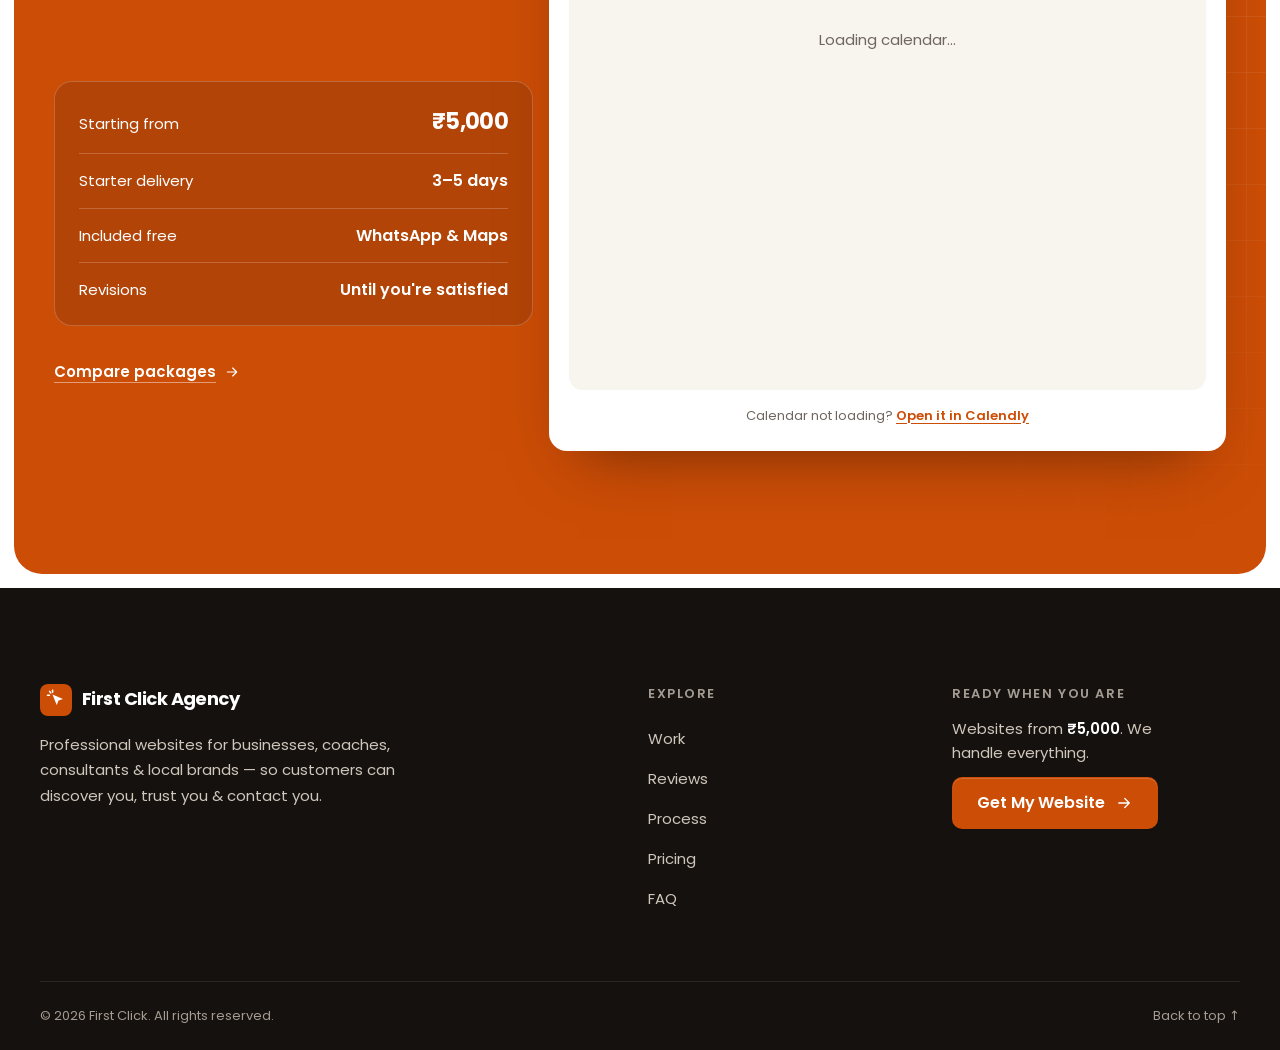
==== commit 33b0b171: "Add Calendly booking to the contact sections - Landing page and portfolio embed the 30-minute call c" ====
--- a/index.html
+++ b/index.html
@@ -20,24 +20,24 @@
   <link rel="preload" as="image" href="images/kuldeep-hero.webp" type="image/webp" />
 
   <!-- Design system -->
-  <link rel="stylesheet" href="css/variables.css?v=20260918.2" />
-  <link rel="stylesheet" href="css/base.css?v=20260918.2" />
+  <link rel="stylesheet" href="css/variables.css?v=20260918.3" />
+  <link rel="stylesheet" href="css/base.css?v=20260918.3" />
 
   <!-- Sections, in page order -->
-  <link rel="stylesheet" href="css/nav.css?v=20260918.2" />
-  <link rel="stylesheet" href="css/hero.css?v=20260918.2" />
-  <link rel="stylesheet" href="css/problem.css?v=20260918.2" />
-  <link rel="stylesheet" href="css/solution.css?v=20260918.2" />
-  <link rel="stylesheet" href="css/audience.css?v=20260918.2" />
-  <link rel="stylesheet" href="css/features.css?v=20260918.2" />
-  <link rel="stylesheet" href="css/work.css?v=20260918.2" />
-  <link rel="stylesheet" href="css/testimonials.css?v=20260918.2" />
-  <link rel="stylesheet" href="css/about.css?v=20260918.2" />
-  <link rel="stylesheet" href="css/process.css?v=20260918.2" />
-  <link rel="stylesheet" href="css/pricing.css?v=20260918.2" />
-  <link rel="stylesheet" href="css/faq.css?v=20260918.2" />
-  <link rel="stylesheet" href="css/cta-footer.css?v=20260918.2" />
-  <link rel="stylesheet" href="css/sticky-bar.css?v=20260918.2" />
+  <link rel="stylesheet" href="css/nav.css?v=20260918.3" />
+  <link rel="stylesheet" href="css/hero.css?v=20260918.3" />
+  <link rel="stylesheet" href="css/problem.css?v=20260918.3" />
+  <link rel="stylesheet" href="css/solution.css?v=20260918.3" />
+  <link rel="stylesheet" href="css/audience.css?v=20260918.3" />
+  <link rel="stylesheet" href="css/features.css?v=20260918.3" />
+  <link rel="stylesheet" href="css/work.css?v=20260918.3" />
+  <link rel="stylesheet" href="css/testimonials.css?v=20260918.3" />
+  <link rel="stylesheet" href="css/about.css?v=20260918.3" />
+  <link rel="stylesheet" href="css/process.css?v=20260918.3" />
+  <link rel="stylesheet" href="css/pricing.css?v=20260918.3" />
+  <link rel="stylesheet" href="css/faq.css?v=20260918.3" />
+  <link rel="stylesheet" href="css/cta-footer.css?v=20260918.3" />
+  <link rel="stylesheet" href="css/sticky-bar.css?v=20260918.3" />
 </head>
 <body>
 
@@ -1108,22 +1108,34 @@
             <div class="cta-copy" data-reveal>
               <p class="eyebrow">Get started</p>
               <h2 class="h2 cta-title" id="ctaTitle">Your Customers Are Already Looking For You. <span class="hl">What Will They See?</span></h2>
-              <p class="section-sub">A WhatsApp number? Or a professional website that makes your business look worth trusting?</p>
-              <div class="cta-actions">
-                <a class="btn btn-light btn-lg" href="#contact" data-cta>
-                  Start My Website Today
-                  <svg class="icon" aria-hidden="true"><use href="#i-arrow"/></svg>
-                </a>
-                <a class="btn btn-outline-light btn-lg" href="#pricing">Compare Packages</a>
-              </div>
-            </div>
-
-            <ul class="cta-summary" data-reveal>
-              <li><span>Starting from</span><strong>₹5,000</strong></li>
-              <li><span>Starter delivery</span><strong>3–5 days</strong></li>
-              <li><span>Included free</span><strong>WhatsApp &amp; Maps</strong></li>
-              <li><span>Revisions</span><strong>Until you're satisfied</strong></li>
-            </ul>
+              <p class="section-sub">A WhatsApp number? Or a professional website that makes your business look worth trusting? Book a call and let's plan yours.</p>
+            </div>
+
+            <div class="cta-booking" data-reveal>
+              <div class="booking" id="book">
+                <div class="booking-head">
+                  <div>
+                    <h3 class="booking-title" id="bookingTitle">Book a 30-minute call</h3>
+                    <p class="booking-sub">Pick a time that suits you. We'll talk through your business and what your website needs to do.</p>
+                  </div>
+                  <span class="booking-badge"><svg class="icon" aria-hidden="true"><use href="#i-clock"/></svg>30 min</span>
+                </div>
+                <div class="booking-frame-wrap">
+                  <iframe class="booking-frame" src="https://calendly.com/thekuldeepgehlot-pmdigitals/30min?hide_event_type_details=1&amp;hide_gdpr_banner=1&amp;primary_color=cc4d06&amp;embed_type=Inline" title="Book a 30-minute call with Kuldeep Gehlot on Calendly" loading="lazy" aria-labelledby="bookingTitle"></iframe>
+                </div>
+                <p class="booking-fallback">Calendar not loading? <a href="https://calendly.com/thekuldeepgehlot-pmdigitals/30min" target="_blank" rel="noopener">Open it in Calendly</a></p>
+              </div>
+            </div>
+
+            <div class="cta-aside" data-reveal>
+              <ul class="cta-summary">
+                <li><span>Starting from</span><strong>₹5,000</strong></li>
+                <li><span>Starter delivery</span><strong>3–5 days</strong></li>
+                <li><span>Included free</span><strong>WhatsApp &amp; Maps</strong></li>
+                <li><span>Revisions</span><strong>Until you're satisfied</strong></li>
+              </ul>
+              <a class="cta-link" href="#pricing">Compare packages <svg class="icon" aria-hidden="true"><use href="#i-arrow"/></svg></a>
+            </div>
           </div>
         </div>
       </div>
@@ -1192,7 +1204,7 @@
     </div>
   </div>
 
-  <script src="js/main.js?v=20260918.2" defer></script>
-  <script src="js/faq.js?v=20260918.2" defer></script>
+  <script src="js/main.js?v=20260918.3" defer></script>
+  <script src="js/faq.js?v=20260918.3" defer></script>
 </body>
 </html>
--- a/css/base.css
+++ b/css/base.css
@@ -449,6 +449,126 @@
 }
 
 /* --------------------------------------------------------------------------
+   Booking card — Calendly inline calendar, shared by both pages
+   -------------------------------------------------------------------------- */
+
+.booking {
+  --text: var(--ink);
+  --text-2: var(--ink-2);
+  --text-3: var(--ink-3);
+  --focus: var(--orange);
+  display: grid;
+  gap: var(--s-2);
+  padding: clamp(12px, 1.6vw, 20px);
+  border-radius: var(--r-lg);
+  background: var(--white);
+  color: var(--ink-2);
+  box-shadow: 0 30px 60px -30px rgba(40, 16, 0, 0.55);
+}
+
+.booking-head {
+  display: flex;
+  align-items: flex-start;
+  justify-content: space-between;
+  gap: var(--s-2);
+  padding: 8px 8px 0;
+}
+
+.booking-title {
+  font-size: clamp(1.125rem, 1rem + 0.4vw, 1.375rem);
+  font-weight: 700;
+  letter-spacing: -0.02em;
+  color: var(--ink);
+}
+
+.booking-sub {
+  margin-top: 4px;
+  max-width: 46ch;
+  font-size: var(--fs-sm);
+  line-height: 1.55;
+  color: var(--ink-2);
+}
+
+.booking-badge {
+  display: inline-flex;
+  align-items: center;
+  gap: 6px;
+  flex-shrink: 0;
+  min-height: 30px;
+  padding: 0 10px;
+  border-radius: var(--r-xs);
+  background: var(--orange-50);
+  border: 1px solid var(--orange-100);
+  font-size: var(--fs-xs);
+  font-weight: 600;
+  color: var(--orange);
+  white-space: nowrap;
+}
+
+.booking-badge .icon {
+  width: 14px;
+  height: 14px;
+}
+
+.booking-frame-wrap {
+  position: relative;
+  height: 700px;
+  border-radius: var(--r-md);
+  overflow: hidden;
+  background: var(--cream);
+}
+
+/* Shown until Calendly paints over it */
+.booking-frame-wrap::before {
+  content: "Loading calendar…";
+  position: absolute;
+  inset: 0;
+  display: grid;
+  place-items: center;
+  font-size: var(--fs-sm);
+  color: var(--ink-3);
+}
+
+.booking-frame {
+  position: relative;
+  display: block;
+  width: 100%;
+  height: 100%;
+  border: 0;
+}
+
+.booking-fallback {
+  padding: 0 8px 4px;
+  font-size: var(--fs-xs);
+  text-align: center;
+  color: var(--ink-3);
+}
+
+.booking-fallback a {
+  font-weight: 600;
+  color: var(--orange);
+  text-decoration: underline;
+  text-underline-offset: 3px;
+}
+
+@media (max-width: 560px) {
+  /* Give the calendar the ~320px Calendly needs on small phones */
+  .booking {
+    margin-inline: calc(var(--gutter) * -1 + 4px);
+    padding: 8px;
+  }
+
+  .booking-head {
+    flex-direction: column;
+    gap: 10px;
+  }
+
+  .booking-frame-wrap {
+    height: 760px;
+  }
+}
+
+/* --------------------------------------------------------------------------
    Motion: load entrance (hero) & scroll reveal (rest of page)
    -------------------------------------------------------------------------- */
 
--- a/css/cta-footer.css
+++ b/css/cta-footer.css
@@ -15,40 +15,49 @@
 }
 
 .cta-grid {
-  align-items: center;
-  row-gap: var(--s-6);
-}
-
+  align-items: start;
+  row-gap: var(--s-4);
+}
+
+/* Desktop: copy + summary on the left, calendar spanning the right.
+   Mobile: copy → calendar → summary, so booking comes right after the pitch. */
 .cta-copy {
-  grid-column: 1 / span 7;
+  grid-column: 1 / span 5;
+  grid-row: 1;
   display: grid;
   gap: var(--s-2);
   justify-items: start;
 }
 
+.cta-booking {
+  grid-column: 6 / span 7;
+  grid-row: 1 / span 2;
+}
+
+.cta-aside {
+  grid-column: 1 / span 5;
+  grid-row: 2;
+  display: grid;
+  gap: var(--s-3);
+  justify-items: start;
+}
+
 .cta-title {
   color: #ffffff;
 }
 
 .cta .section-sub {
   color: #ffffff;
-  max-width: 48ch;
-}
-
-.cta-actions {
-  display: flex;
-  flex-wrap: wrap;
-  gap: 12px;
-  margin-top: var(--s-2);
+  max-width: 44ch;
 }
 
 .cta-summary {
-  grid-column: 9 / span 4;
+  width: 100%;
   display: grid;
   border-radius: var(--r-lg);
-  background: #ffffff;
+  background: rgba(23, 19, 15, 0.14);
+  border: 1px solid rgba(255, 255, 255, 0.2);
   padding: var(--s-1) var(--s-3);
-  box-shadow: 0 30px 60px -30px rgba(60, 20, 0, 0.55);
 }
 
 .cta-summary li {
@@ -56,8 +65,8 @@
   justify-content: space-between;
   align-items: baseline;
   gap: var(--s-2);
-  padding: 18px 0;
-  border-bottom: 1px solid var(--line);
+  padding: 14px 0;
+  border-bottom: 1px solid rgba(255, 255, 255, 0.2);
 }
 
 .cta-summary li:last-child {
@@ -66,21 +75,48 @@
 
 .cta-summary span {
   font-size: var(--fs-sm);
-  color: var(--ink-3);
+  color: #ffffff;
 }
 
 .cta-summary strong {
   font-size: var(--fs-body);
   font-weight: 600;
   text-align: right;
-  color: var(--ink);
+  color: #ffffff;
 }
 
 .cta-summary li:first-child strong {
-  font-size: 1.5rem;
+  font-size: 1.375rem;
   font-weight: 700;
   letter-spacing: -0.03em;
-  color: var(--orange);
+}
+
+.cta-link {
+  display: inline-flex;
+  align-items: center;
+  gap: 8px;
+  min-height: 44px;
+  font-size: var(--fs-sm);
+  font-weight: 600;
+  color: #ffffff;
+  text-decoration: underline;
+  text-decoration-color: rgba(255, 255, 255, 0.45);
+  text-underline-offset: 5px;
+  transition: text-decoration-color var(--t-fast) var(--ease);
+}
+
+.cta-link .icon {
+  width: 16px;
+  height: 16px;
+  transition: transform var(--t-fast) var(--ease);
+}
+
+.cta-link:hover {
+  text-decoration-color: #ffffff;
+}
+
+.cta-link:hover .icon {
+  transform: translateX(3px);
 }
 
 /* Footer */
@@ -179,12 +215,14 @@
 
 @media (max-width: 1023px) {
   .cta-copy,
-  .cta-summary {
+  .cta-booking,
+  .cta-aside {
     grid-column: 1 / -1;
-  }
-
-  .cta-summary {
-    max-width: 520px;
+    grid-row: auto;
+  }
+
+  .cta-aside {
+    max-width: 560px;
   }
 
   .footer-brand {
@@ -201,10 +239,6 @@
 }
 
 @media (max-width: 767px) {
-  .cta-actions .btn {
-    flex: 1 1 100%;
-  }
-
   .site-footer {
     padding-top: var(--s-8);
     padding-bottom: 88px;
